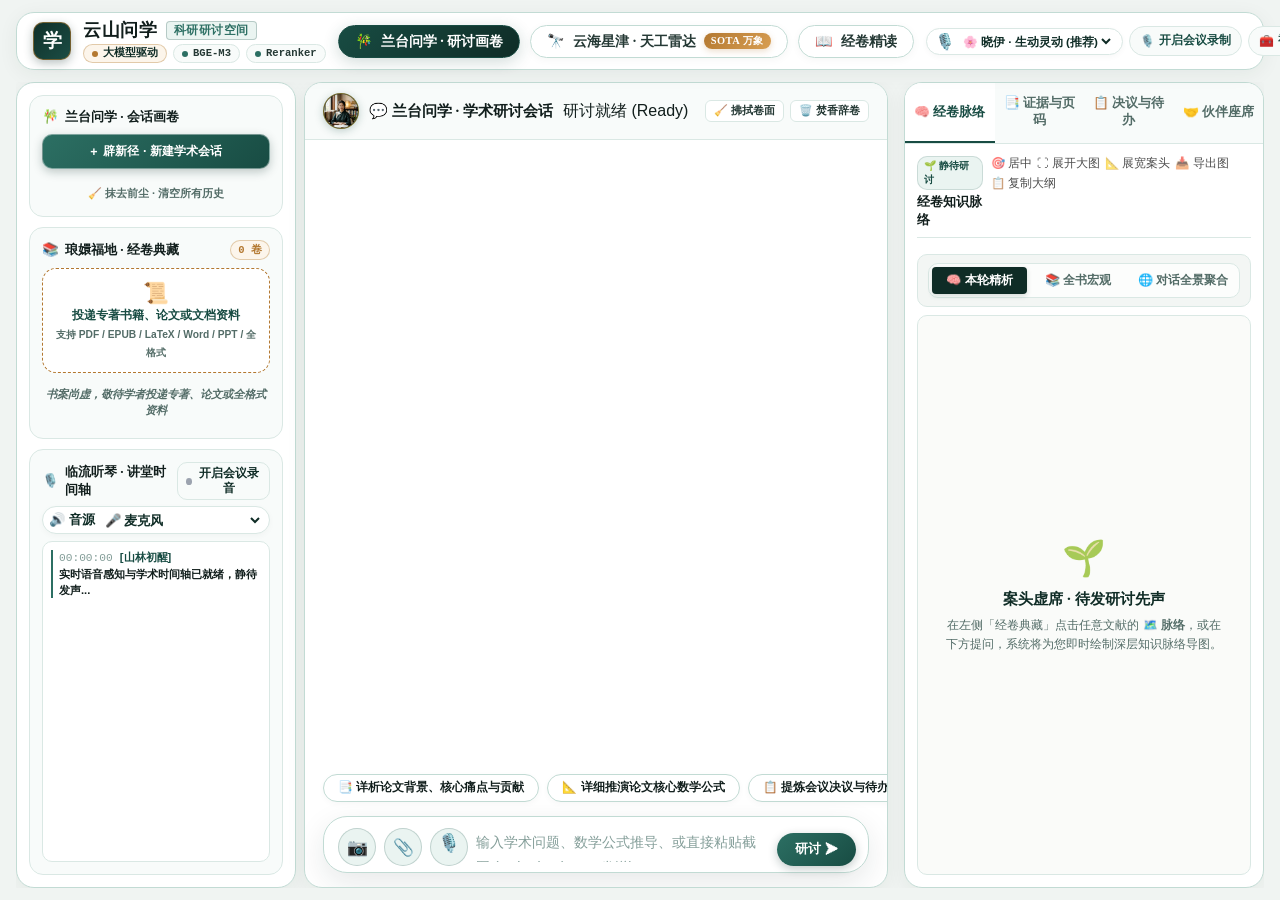
==== static/index.html @ e18af877 "feat(reader): add image upload, Ctrl+V screenshot paste, and local Whisper voice input to reader AI" ====
<!DOCTYPE html>
<html lang="zh-CN">
<head>
  <meta charset="UTF-8">
  <meta name="viewport" content="width=device-width, initial-scale=1.0">
  <title>云山问学 · 多智能体科研研讨空间</title>
  <link rel="stylesheet" href="css/style.css?v=20261106_v1">
  <link rel="stylesheet" href="css/radar_yunshan.css?v=20261106_v1">
  <link rel="stylesheet" href="css/reader.css?v=20261126_v1">
  <!-- KaTeX for Beautiful LaTeX Math Equations -->
  <link rel="stylesheet" href="https://cdn.jsdelivr.net/npm/katex@0.16.11/dist/katex.min.css">
  <script defer src="https://cdn.jsdelivr.net/npm/katex@0.16.11/dist/katex.min.js"></script>
  <script defer src="https://cdn.jsdelivr.net/npm/katex@0.16.11/dist/contrib/auto-render.min.js"></script>
  <!-- Marked.js for Standard Markdown Rendering -->
  <script defer src="https://cdn.jsdelivr.net/npm/marked@13.0.3/marked.min.js"></script>
  <!-- Explicit Mermaid blocks may render as flowcharts; other code blocks remain unchanged. -->
  <script defer src="https://cdn.jsdelivr.net/npm/mermaid@11/dist/mermaid.min.js"></script>
  <!-- D3.js and Markmap for Dynamic Hierarchical Mind Maps -->
  <script defer src="https://cdn.jsdelivr.net/npm/d3@7"></script>
  <script defer src="https://cdn.jsdelivr.net/npm/markmap-lib"></script>
  <script defer src="https://cdn.jsdelivr.net/npm/markmap-view"></script>
  <!-- Chart.js for Academic Statistical and Quantitative Data Visualizations -->
  <script defer src="https://cdn.jsdelivr.net/npm/chart.js@4.4.4/dist/chart.umd.min.js"></script>
</head>
<body class="mist-mountain-theme">
  <div class="app-container">
    <!-- 顶部诗意导航栏 -->
    <header class="app-header">
      <div class="header-left">
        <div class="seal-mark" title="云山问学">
          <span>学</span>
        </div>
        <div class="header-title">
          <div class="title-row">
            <h1 class="brand-title">云山问学</h1>
            <span class="brand-badge">科研研讨空间</span>
            <span class="poetic-verse">「行到水穷处 · 坐看云起时」</span>
          </div>
          <div class="cluster-status-pills">
            <span class="status-pill model-pill" id="pill-model-name"><span class="dot gold"></span> 大模型驱动</span>
            <span class="status-pill" title="BGE-M3 向量嵌入引擎 (CUDA FP16)"><span class="dot jade"></span> BGE-M3</span>
            <span class="status-pill" title="BGE-Reranker 神经重排器"><span class="dot jade"></span> Reranker</span>
          </div>
        </div>
      </div>

      <!-- 顶层主工作区视图切换 (兰台问学 vs 云海星津) 居中自然陈列，杜绝拥挤溢出 -->
      <nav class="header-center-nav">
        <div class="workspace-nav-tabs">
          <button class="nav-tab-btn active" id="tab-nav-dialogue" title="多智能体研讨、文献切块深潜与公式推导">
            <span class="tab-icon">🎋</span> 兰台问学 · 研讨画卷
          </button>
          <button class="nav-tab-btn" id="tab-nav-radar" title="多学科前沿速递、子学科水墨分布与高级检索">
            <span class="tab-icon">🔭</span> 云海星津 · 天工雷达
            <span class="radar-live-badge">SOTA 万象</span>
          </button>
          <button class="nav-tab-btn" id="tab-nav-reader" title="PDF/书籍高清原貌阅读、扫描件框选与多模态伴读">
            <span class="tab-icon">📖</span> 经卷精读
          </button>
        </div>
      </nav>

      <div class="header-actions">
        <!-- 语音音色选择器 -->
        <div class="voice-picker-box" title="选择学术朗读语音音色">
          <span class="voice-picker-label">🎙️</span>
          <select id="select-tts-voice" class="voice-select-dropdown">
            <option value="zh-CN-XiaoyiNeural" selected>🌸 晓伊 · 生动灵动 (推荐)</option>
            <option value="zh-TW-HsiaoChenNeural">🍃 晓臻 · 亲切温润</option>
            <option value="zh-CN-XiaoxiaoNeural">🌿 晓晓 · 沉静清雅</option>
            <option value="zh-CN-YunjianNeural">📜 云健 · 儒雅深沉</option>
            <option value="zh-CN-YunyangNeural">🎓 云扬 · 沉稳专业</option>
          </select>
        </div>
        <button id="btn-header-record" class="btn btn-ethereal" title="开启/停止全自动会议录音与转写">
          <span class="icon" id="header-record-icon">🎙️</span> <span id="header-record-text">开启会议录制</span>
        </button>

        <!-- 视图与工具下拉菜单 (释放顶栏空间，防止溢出) -->
        <div class="header-dropdown-wrap" id="header-tools-dropdown">
          <button type="button" id="btn-header-tools-menu" class="btn btn-ethereal" title="切换工作区面板、会议纪要与导出工具">
            <span class="icon">🧰</span> 视图与工具 <span style="font-size:0.65rem;opacity:0.75;">▾</span>
          </button>
          <div class="header-dropdown-menu" id="header-tools-menu">
            <div class="header-dropdown-group-label">工作区面板</div>
            <button id="btn-toggle-avatar" class="header-dropdown-item" title="展开/收起科研搭档座席">
              <span class="icon">🤝</span> 搭档座席
            </button>
            <button id="btn-toggle-left" class="header-dropdown-item" title="展开/收起左侧经卷与会话书阁">
              <span class="icon">🎋</span> 兰台书阁
            </button>
            <button id="btn-toggle-graph" class="header-dropdown-item" title="展开/收起多智能体流转网络">
              <span class="icon">🕸️</span> 云水流径
            </button>
            <button id="btn-toggle-right" class="header-dropdown-item" title="展开/收起右侧考据与待办案头">
              <span class="icon">📑</span> 案头考据
            </button>
            <div class="header-dropdown-divider"></div>
            <div class="header-dropdown-group-label">会议与导出</div>
            <button id="btn-quick-summary" class="header-dropdown-item" title="提炼当前会议与讲座纪要">
              <span class="icon">📜</span> 录流水为纪要
            </button>
            <button id="btn-export-obsidian" class="header-dropdown-item" title="将当前学术研讨与思维导图一键导出至本地 Obsidian 知识库 (生成双链 Markdown 与 Canvas 白板)">
              <span class="icon">💎</span> 导出至 Obsidian
            </button>
          </div>
        </div>

        <button id="btn-open-settings" class="btn btn-ethereal" title="系统设置 (.env) 与本地模型一键下载" aria-label="系统设置">
          <span class="icon">⚙️</span> 系统设置
        </button>
      </div>
    </header>

    <!-- 主工作区 -->
    <main class="main-layout" id="main-layout">
      <!-- 左侧面板：兰台会话、经卷书阁与录音流水 -->
      <aside class="sidebar-left" id="sidebar-left">
        <!-- 兰台会话与研讨历史 -->
        <div class="sidebar-section session-section">
          <div class="section-header">
            <h3><span class="section-icon">🎋</span> 兰台问学 · 会话画卷</h3>
          </div>
          <button id="btn-new-chat" class="btn-new-chat">
            <span class="icon">+</span> 辟新径 · 新建学术会话
          </button>
          <div class="session-channel-list" id="session-channel-list">
            <!-- 动态渲染会话列表 -->
          </div>
          <div class="session-footer-actions">
            <button id="btn-clear-all-sessions" class="btn-text-muted" title="清空全部历史会话">
              🧹 抹去前尘 · 清空所有历史
            </button>
          </div>
        </div>

        <!-- 经卷典藏知识库 -->
        <div class="sidebar-section">
          <div class="section-header">
            <h3><span class="section-icon">📚</span> 琅嬛福地 · 经卷典藏</h3>
            <span class="badge-count" id="doc-count">0 卷</span>
          </div>

          <!-- 上传拖拽区 (仿宣纸素雅托盘) -->
          <div class="upload-dropzone" id="dropzone">
            <input type="file" id="file-input" accept=".pdf,.docx,.doc,.pptx,.ppt,.epub,.tex,.latex,.rst,.html,.htm,.md,.markdown,.txt,.json,.jsonl,.csv,*/*" style="display:none;">
            <div class="dropzone-content" id="dropzone-trigger">
              <span class="upload-icon">📜</span>
              <p class="upload-text">投递专著书籍、论文或文档资料</p>
              <span class="upload-hint">支持 PDF / EPUB / LaTeX / Word / PPT / 全格式</span>
            </div>
            <div class="upload-progress" id="upload-progress" style="display:none;">
              <div class="progress-bar"><div class="progress-fill" id="progress-fill"></div></div>
              <span class="progress-text" id="progress-text">正在研读切片与向量构建...</span>
            </div>
          </div>

          <!-- 文档列表 -->
          <div class="document-list" id="document-list">
            <div class="empty-hint">书案尚虚，敬待学者投递专著、论文或全格式资料</div>
          </div>
        </div>

        <!-- 临流听琴 · 录音流水 -->
        <div class="sidebar-section meeting-stream-section">
          <div class="section-header">
            <h3><span class="section-icon">🎙️</span> 临流听琴 · 讲堂时间轴</h3>
            <button id="btn-toggle-meeting-record" class="btn-stream-record" title="点击开启/停止自动会议录音与实时转写">
              <span class="record-dot"></span> <span class="record-text">开启会议录音</span>
            </button>
          </div>
          <div class="voice-capture-mode-row">
            <label class="voice-picker-box voice-capture-mode" title="选择实时转写的音频来源">
              <span class="voice-select-dropdown">🔊 音源</span>
              <select id="voice-capture-mode" class="voice-select-dropdown">
                <option value="mic">🎤 麦克风</option>
                <option value="system">🔊 系统声音（腾讯会议/视频）</option>
              </select>
            </label>
          </div>
          <div class="stream-log-container" id="stream-logs">
            <div class="stream-item">
              <span class="stream-time">00:00:00</span>
              <span class="stream-speaker">[山林初醒]</span>
              <p class="stream-content">实时语音感知与学术时间轴已就绪，静待发声...</p>
            </div>
          </div>
        </div>
      </aside>

      <!-- 中间核心区：主研讨殿堂 -->
      <section class="center-stage">

        <!-- 学术研讨会话抬头 (Unified Academic Session Bar) -->
        <div class="scholar-hero-bar scholar-session-header" id="session-header-container">
          <div class="session-header-left">
            <div class="session-brand-seal">
              <img src="img/agent_avatar.jpg?v=2026" alt="科研搭档 羽若" class="session-brand-img">
            </div>
            <div class="session-title-group">
              <h2 class="active-session-title" id="active-session-title">💬 兰台问学 · 学术研讨会话</h2>
              <span class="agent-state-pill" id="agent-state-pill">
                <span class="state-dot idle"></span> 研讨就绪 (Ready)
              </span>
            </div>
          </div>

          <div class="chat-header-actions">
            <button id="btn-clear-current-chat" class="btn-action-sm" title="清空当前会话的消息记录">
              🧹 拂拭卷面
            </button>
            <button id="btn-delete-current-chat" class="btn-action-sm danger" title="彻底删除当前会话">
              🗑️ 焚香辞卷
            </button>
          </div>
        </div>

        <div class="chat-feed" id="chat-feed">
          <!-- 动态渲染当前会话的诗意消息气泡 -->
        </div>

        <!-- 快捷问答灵感词条 (诗意竹简) -->
        <div class="prompt-chips">
          <button class="chip" data-query="请详细概述论文中提出的核心方法、主要贡献以及它试图解决的痛点是什么？">📑 详析论文背景、核心痛点与贡献</button>
          <button class="chip" data-query="论文中核心公式的数学推导过程是怎样的？请详细列出每一步变量含义。">📐 详细推演论文核心数学公式</button>
          <button class="chip" data-query="总结刚刚会议讨论中的所有决议与待办事项。">📋 提炼会议决议与待办清单</button>
          <button class="chip" data-query="请用通俗易懂的语言解释 LangGraph 状态图与多智能体协作机制。">💡 通俗浅释 LangGraph 协同机制</button>
        </div>

        <!-- 输入控制台 -->
        <div class="chat-input-container">
          <!-- 待发送图片预览卡片 -->
          <div id="chat-image-preview-container" class="chat-image-preview-container" style="display: none;">
            <div class="preview-img-wrapper">
              <img id="chat-image-preview" src="" alt="待发送图片" />
              <button type="button" id="btn-remove-preview-img" class="btn-remove-preview-img" title="移除此图片">✕</button>
            </div>
            <span class="preview-img-hint">已附带截图 (可直接配合文字提问)</span>
          </div>

          <!-- 待发送文档预览卡片 -->
          <div id="chat-doc-preview-container" class="chat-image-preview-container" style="display: none;">
            <div style="display:flex;align-items:center;gap:8px;padding:4px 10px;background:#f8fafc;border:1px solid #cbd5e1;border-radius:8px;">
              <span id="chat-doc-preview-name" style="font-size:0.78rem;font-weight:700;color:#1e293b;">📄 文档已就绪</span>
              <button type="button" id="btn-remove-preview-doc" class="btn-remove-preview-img" title="移除此文档" style="position:static;">✕</button>
            </div>
            <span id="chat-doc-preview-hint" class="preview-img-hint">已附带文档（发送后直接解析探讨）</span>
          </div>

          <form class="chat-input-form" id="chat-form">
            <!-- 附件图片按钮 -->
            <button type="button" id="btn-attach-img" class="btn-attach-img" title="上传或粘贴图片/公式截图 (支持 Ctrl+V 直接粘贴)">
              <span class="attach-icon">📷</span>
            </button>
            <input type="file" id="chat-image-input" accept="image/*" style="display: none;" />

            <!-- 附件文档按钮 (Word / PDF / PPT / TXT / MD 等) -->
            <button type="button" id="btn-attach-doc" class="btn-attach-img" title="上传文档随提问直接解析 (支持 PDF / Word / PPT / TXT / MD 等)">
              <span class="attach-icon">📎</span>
            </button>
            <input type="file" id="chat-doc-input" accept=".pdf,.doc,.docx,.ppt,.pptx,.txt,.md,.markdown,.epub,.tex,.csv" style="display: none;" />

            <!-- 语音录制麦克风按钮 -->
            <button type="button" id="btn-mic" class="btn-mic" title="长按或点击开启语音输入">
              <span class="mic-icon">🎙️</span>
              <div class="mic-wave-ring"></div>
            </button>

            <!-- 文本输入框 -->
            <div class="input-wrapper">
              <textarea 
                id="query-input" 
                class="query-input" 
                rows="1" 
                placeholder="输入学术问题、数学公式推导、或直接粘贴截图 (Ctrl+V)... (Enter 发送)"
              ></textarea>
            </div>

            <!-- 发送按钮 -->
            <button type="submit" id="btn-send" class="btn-send" title="发送探讨">
              <span>研讨</span>
              <span class="send-icon">➤</span>
            </button>
          </form>
        </div>
      </section>

      <!-- 案头可拖拽调节手柄 -->
      <div class="sidebar-resizer" id="sidebar-resizer" title="按住左右拖拽调节右侧案头宽度"></div>

      <!-- 右侧抽屉：待办清单 Kanban、证据溯源面板与经卷脉络思维导图 -->
      <aside class="sidebar-right" id="sidebar-right">
        <div class="right-tabs">
          <button class="tab-btn active" data-tab="tab-mindmap">🧠 经卷脉络</button>
          <button class="tab-btn" data-tab="tab-evidence">📑 证据与页码</button>
          <button class="tab-btn" data-tab="tab-actions">📋 决议与待办</button>
          <button class="tab-btn" data-tab="tab-avatar">🤝 伙伴座席</button>
        </div>

        <!-- Tab 1: 经卷脉络思维导图 (Interactive Markmap D3) -->
        <div class="tab-content active" id="tab-mindmap">
          <div class="kanban-header mindmap-header-bar">
            <div class="mindmap-info-box">
              <span class="mindmap-badge" id="mindmap-type-badge">🌱 静待研讨</span>
              <h4 id="mindmap-current-title" class="mindmap-title-text">经卷知识脉络</h4>
            </div>
            <div class="mindmap-actions">
              <button id="btn-mindmap-fit" class="action-btn-mini" title="居中并自适应视图">🎯 居中</button>
              <button id="btn-mindmap-fullscreen" class="action-btn-mini" title="展开全屏大画卷查看">⛶ 展开大图</button>
              <button id="btn-mindmap-expand-panel" class="action-btn-mini" title="一键伸缩案头宽度">📐 展宽案头</button>
              <button id="btn-mindmap-export-png" class="action-btn-mini" title="导出为高清图片 (PNG/SVG)">📥 导出图</button>
              <button id="btn-mindmap-copy-md" class="action-btn-mini" title="复制/导出 Markdown 大纲">📋 复制大纲</button>
            </div>
          </div>
          <!-- 多层次多轮脉络导航器 (全书宏观 / 本轮精析 / 历史轮次 / 综合聚合) -->
          <div class="mindmap-scope-bar" id="mindmap-scope-bar">
            <div class="scope-tabs">
              <button class="scope-tab-btn active" id="btn-scope-current" data-scope="current" title="查看当前提问或选定章节的微观精析导图">🧠 本轮精析</button>
              <button class="scope-tab-btn" id="btn-scope-book" data-scope="book" title="查看整本书籍的宏观篇章架构全景">📚 全书宏观</button>
              <button class="scope-tab-btn" id="btn-scope-session" data-scope="session" title="将多轮问答的所有知识分支聚合为完整全景图">🌐 对话全景聚合</button>
            </div>
            <div class="mindmap-turn-select-wrap" id="mindmap-turn-select-wrap" style="display: none;">
              <span class="turn-label">📍 研讨轮次:</span>
              <select id="mindmap-turn-select" class="mindmap-turn-select" title="快速切换本会话历史各轮问答导图"></select>
            </div>
          </div>
          <div class="mindmap-container" id="mindmap-container">
            <div class="mindmap-empty-placeholder" id="mindmap-empty-placeholder">
              <span class="empty-icon">🌱</span>
              <h5>案头虚席 · 待发研讨先声</h5>
              <p>在左侧「经卷典藏」点击任意文献的 <strong>🗺️ 脉络</strong>，或在下方提问，系统将为您即时绘制深层知识脉络导图。</p>
            </div>
            <svg id="markmap-svg" class="markmap-svg" style="display: none;"></svg>
          </div>
        </div>

        <!-- Tab 2: 证据与页码溯源详情 -->
        <div class="tab-content" id="tab-evidence">
          <div class="kanban-header">
            <h4>最新检索证据切片 (Grounding)</h4>
            <span class="sub-label">BGE-M3 + BGE-Reranker 重排定位</span>
          </div>
          <div class="evidence-list" id="evidence-panel-list">
            <div class="empty-hint">暂无检索证据。提问时系统将自动在此展示命中切片与精确页码。</div>
          </div>
        </div>

        <!-- Tab 3: 待办清单看板 -->
        <div class="tab-content" id="tab-actions">
          <div class="kanban-header">
            <h4>待办事项清单 (Action Items)</h4>
            <span class="sub-label">来自会议与课堂流水的自动抽取</span>
          </div>
          <div class="action-items-list" id="action-items-list">
            <div class="empty-hint">点击顶部“生成会议纪要”或开会讨论后自动在此提炼。</div>
          </div>
        </div>

        <!-- Tab 4: 科研搭档研讨座席 (Research Partner Sanctuary) -->
        <div class="tab-content" id="tab-avatar">
          <div class="avatar-stage-container">
            <!-- 搭档研讨台 -->
            <div class="stage-figure-box" id="stage-figure-box">
              <div class="stage-aura-ring" id="stage-aura-ring"></div>
              <img src="img/professor_lin.jpg?v=2026_scholarly" alt="科研搭档 羽若" class="stage-figure-img" id="stage-figure-img">
              <video id="stage-avatar-video" class="stage-avatar-video" src="video/yuruo_speaking.mp4" loop muted playsinline style="display: none;"></video>
              <div class="stage-live-badge"><span class="live-pulse-dot"></span> LIVE 羽若在席</div>
            </div>

            <!-- 搭档身份与状态 -->
            <div class="stage-info-bar">
              <div class="stage-mentor-identity">
                <h3 class="stage-mentor-title">云山科研搭档 · 羽若</h3>
                <span class="stage-badge-status" id="stage-badge-status"><span class="state-dot idle"></span> 🌿 研讨就绪 (Ready)</span>
              </div>
              <p class="stage-motto">「轻灵如羽，从容若水。博学笃志，并肩推演前沿数理与经卷脉络。」</p>
            </div>

            <!-- 研讨互动控制台 -->
            <div class="stage-actions-bar">
              <button id="btn-stage-speak-sample" class="action-btn-mini stage-action-btn primary" title="搭档领读当前研讨的核心要点">
                🎙️ 领读当前研讨要点
              </button>
              <button id="btn-stage-greet" class="action-btn-mini stage-action-btn" title="向搭档发起研讨问候或灵感切磋">
                ✋ 研讨切磋 / 灵感碰撞
              </button>
            </div>

            <!-- 研讨同步电子板书 (Synchronized Collaborative Blackboard) -->
            <div class="stage-blackboard-card" id="stage-blackboard-card">
              <div class="blackboard-header">
                <span class="blackboard-title">📋 研讨同步板书 (Synchronized Blackboard)</span>
                <span class="blackboard-badge" id="blackboard-status-badge">🌱 静待研讨</span>
              </div>
              <div class="blackboard-content" id="blackboard-content">
                <div class="empty-hint" style="padding: 14px 8px; text-align: center; color: #94a3b8; font-size: 0.76rem; line-height: 1.6;">
                  🎋 提出学术问题或点击上方「领读当前研讨要点」后，核心论点、推导公式与经卷要旨将在此处实时同步板书呈现。
                </div>
              </div>
            </div>
          </div>
        </div>

      </aside>
    </main>

    <!-- 云海星津 · 天工雷达全学科工作台视图 (TianGong Radar Workbench View) -->
    <main class="radar-layout" id="radar-layout" style="display: none;">
      <!-- 左侧：多学科高级考据与经纬分类抽屉 (仿素雅宣纸案头折页) -->
      <aside class="radar-sidebar">
        <!-- 考据检索台 -->
        <div class="radar-card radar-search-box">
          <div class="radar-card-title">
            <span class="card-icon">🎋</span>
            <span>星津考据 · 全学科高级检索</span>
          </div>
          <div class="radar-input-group">
            <input type="text" id="radar-input-query" placeholder="叩问学术论题 (如: pulsar / control theory)..." />
            <button id="btn-radar-search" class="btn-radar-primary">
              <span class="icon">🔍</span> 考据
            </button>
          </div>
          <div class="radar-form-row">
            <label class="radar-label">经纬范围：</label>
            <select id="radar-search-in" class="radar-select">
              <option value="all" selected>全卷经义 (All Fields)</option>
              <option value="title">篇卷题名 (Title)</option>
              <option value="authors">撰述名家 (Authors)</option>
              <option value="abstract">提要要旨 (Abstract)</option>
            </select>
          </div>
          <div class="radar-form-row">
            <label class="radar-label">典籍编次：</label>
            <div class="radar-radio-group">
              <label class="radio-label"><input type="radio" name="radar-sort" value="submittedDate" checked> 最新录入 (Time)</label>
              <label class="radio-label"><input type="radio" name="radar-sort" value="relevance"> 契合度 (Relevance)</label>
            </div>
          </div>
          <div class="radar-form-row">
            <label class="radar-label">每卷容量：</label>
            <select id="radar-page-size" class="radar-select">
              <option value="15">15 篇 / 卷</option>
              <option value="25" selected>25 篇 / 卷 (标准)</option>
              <option value="50">50 篇 / 卷 (详览)</option>
            </select>
          </div>
          <div class="radar-form-row" style="margin-top: 4px; padding-top: 6px; border-top: 1px dashed var(--color-silk-border, #dae8e4);">
            <label class="radar-label" title="开启后，在雷达中点击【召羽若研讨】时，后台自动异步下载PDF并切片向量化纳进本地书阁知识库，无缝打通全篇宏观导图与原文考据">研讨联动：</label>
            <label class="radar-checkbox-label" style="display:inline-flex; align-items:center; gap:6px; cursor:pointer; font-size:12px; color:var(--color-ink-charcoal, #253935);">
              <input type="checkbox" id="radar-auto-ingest" checked>
              <span>研讨时自动纳卷入阁 (深研)</span>
            </label>
          </div>
        </div>

        <!-- 经脉细缕 · 细分子学科分类树 (严格隔离防混淆) -->
        <div class="radar-card radar-tree-card">
          <div class="radar-card-title between">
            <div>
              <span class="card-icon">🍃</span>
              <span>经脉细缕 · 细分子学科</span>
            </div>
            <button id="btn-radar-clear-sub" class="btn-text-action" title="清空全部细选">还原全览</button>
          </div>
          <div class="radar-sub-tree" id="radar-sub-tree">
            <!-- 动态渲染当前大类下的二级/三级学科 -->
          </div>
        </div>
      </aside>

      <!-- 右侧：万象星图子学科分布 + 经卷案头文献流 -->
      <section class="radar-content-stage">
        <!-- 九畴大典 · 八维学科顶级直选导航带 -->
        <div class="radar-discipline-shelf">
          <div class="shelf-label">
            <span class="shelf-icon">📜</span>
            <span>九畴学科导航：</span>
          </div>
          <div class="radar-major-nav-bar" id="radar-major-nav-bar">
            <!-- 动态生成全量学科选项 (全部前沿 / 计算机科学 / 物理学 / 数学 / 定量生物等) -->
          </div>
        </div>

        <!-- 顶部：检索意境状态与水墨分布画卷条 -->
        <div class="radar-header-bar">
          <div class="radar-query-badge-row">
            <div class="radar-title-seal">
              <span class="radar-active-major" id="radar-active-major-label">💻 计算机科学 · CS</span>
            </div>
            <span class="radar-status-text" id="radar-status-text">「星津澄澈 · 经卷已列」</span>
            <span class="radar-expr-pill" id="radar-expr-pill" title="底层 arXiv API 原生严格布尔表达式">cat:cs*</span>
          </div>
          
          <!-- 万象星图：子学科水墨分布直方图展示区 -->
          <div class="radar-distribution-container" id="radar-distribution-container">
            <div class="dist-header">
              <div class="dist-header-left">
                <span class="dist-title">🌊 万象星图 · 子学科分布与单选过滤 (Sub-category Distribution):</span>
                <button type="button" id="btn-dist-all" class="btn-dist-all" title="查看当前主学科下全部子学科文献">🎋 全部子学科 (全览)</button>
              </div>
            </div>
            <div class="dist-bars-scroll" id="dist-bars-container">
              <!-- 动态呈现水墨/描金胶囊分布比例 (如 cs.AI, cs.LG, cs.CL 等) -->
              <span class="dist-loading-text">正在勾勒学科水墨星图...</span>
            </div>
          </div>
        </div>

        <!-- 经卷案头文献列表容器 -->
        <div class="radar-paper-list" id="radar-paper-list">
          <!-- 动态论文卡片 -->
        </div>

        <!-- 案头分页翻卷控制 -->
        <div class="radar-pagination-bar">
          <button id="btn-radar-prev" class="btn-page" disabled>溯流而上 · 前页</button>
          <span class="page-indicator" id="radar-page-indicator">第 1 卷</span>
          <button id="btn-radar-next" class="btn-page">顺流而下 · 后页</button>
        </div>
      </section>
    </main>

    <!-- 经卷精读：独立多模态原文阅读工作区 -->
    <main class="reader-layout" id="reader-layout" style="display: none;">
      <!-- 左侧：文档列表与目录大纲 -->
      <aside class="reader-sidebar">
        <div class="reader-panel-header">
          <span class="reader-panel-title">📚 经卷书目</span>
          <button type="button" class="action-btn-mini" id="btn-reader-upload" title="上传 PDF / Word / PPT / EPUB / MD">📤 上传</button>
          <input type="file" id="reader-upload-input" accept=".pdf,.doc,.docx,.ppt,.pptx,.txt,.md,.markdown,.epub,.tex,.csv" style="display:none;" />
        </div>
        <div class="reader-doc-list" id="reader-doc-list"></div>
        <div class="reader-toc-wrap">
          <div class="reader-panel-header">
            <span class="reader-panel-title">📑 目录与章节</span>
          </div>
          <div class="reader-toc-list" id="reader-toc-list"></div>
        </div>
      </aside>

      <!-- 中间：高清原貌阅读画布（支持扫描件/图表/公式拉框截图） -->
      <section class="reader-stage-panel">
        <div class="reader-toolbar">
          <div class="reader-toolbar-group" style="min-width:0;max-width:34%;">
            <span id="reader-active-doc-title" style="font-size:0.78rem;font-weight:800;color:#0f172a;white-space:nowrap;overflow:hidden;text-overflow:ellipsis;">未选择文档</span>
          </div>
          <div class="reader-toolbar-group">
            <button type="button" class="action-btn-mini" id="btn-reader-prev">◀ 上一页</button>
            <input type="number" id="reader-page-input" class="reader-page-input" value="1" min="1" />
            <span id="reader-page-total" style="font-size:0.76rem;color:#64748b;">/ 1 页</span>
            <button type="button" class="action-btn-mini" id="btn-reader-next">下一页 ▶</button>
          </div>
          <div class="reader-toolbar-group">
            <button type="button" class="action-btn-mini" id="btn-reader-zoom-out" title="缩小">➖</button>
            <span id="reader-zoom-label" style="font-size:0.76rem;font-weight:700;color:#334155;min-width:40px;text-align:center;">100%</span>
            <button type="button" class="action-btn-mini" id="btn-reader-zoom-in" title="放大">➕</button>
            <button type="button" class="action-btn-mini reader-crop-btn" id="btn-reader-crop-toggle" title="开启后在 PDF 页面拖动画框，截取扫描件/公式/图表直接问多模态 AI">✂️ 框选区域问 AI</button>
          </div>
        </div>
        <div class="reader-viewport" id="reader-viewport">
          <div class="reader-empty-hint">📖 请在左侧选择或上传一篇论文/书籍。<br/>PDF 支持高 DPI 原貌展示与「✂️ 框选区域问 AI」（专治扫描件、复杂公式与图表）。</div>
        </div>
      </section>

      <!-- 右侧：多模态伴读 AI 助手 -->
      <aside class="reader-ai-panel">
        <div class="reader-panel-header">
          <span class="reader-panel-title">✨ 多模态伴读助手</span>
          <div style="display:flex;align-items:center;gap:6px;">
            <select id="reader-model-mode" style="font-size:0.72rem;border:1px solid #cbd5e1;border-radius:6px;padding:2px 6px;background:#fff;">
              <option value="fast">⚡ 快速伴读</option>
              <option value="primary">🧠 主模型深解</option>
            </select>
            <button type="button" class="action-btn-mini" id="btn-reader-ai-clear" title="清空当前伴读记录">清空</button>
          </div>
        </div>
        <div class="reader-ai-context" id="reader-ai-context">
          <div class="reader-ai-context-head">
            <span id="reader-ai-context-label">已选中内容</span>
            <div style="display:flex;gap:6px;">
              <button type="button" class="reader-chip-btn" id="btn-reader-send-main" title="带入主研讨画卷触发完整多智能体深度考据">🚀 转入主研讨</button>
              <button type="button" class="reader-chip-btn" id="btn-reader-clear-ctx">✕</button>
            </div>
          </div>
          <img id="reader-crop-preview-img" class="reader-crop-preview-img" style="display:none;" alt="框选区域预览" />
          <div id="reader-quote-preview" class="reader-quote-preview" style="display:none;"></div>
        </div>
        <div class="reader-ai-feed" id="reader-ai-feed">
          <div class="reader-empty-hint">📖 在左侧选中段落，或点击「✂️ 框选区域问 AI」拉框截取模糊扫描件、公式或图表，即可直接提问。</div>
        </div>
        <div class="reader-quick-chips">
          <button type="button" class="reader-chip-btn reader-quick-prompt" data-prompt="请仔细识别这段扫描/图片中的全部文字与符号（模糊处如实说明），并用清晰中文解释含义。">🔍 识别模糊内容</button>
          <button type="button" class="reader-chip-btn reader-quick-prompt" data-prompt="请逐步推导这里的数学公式，解释每个变量的物理/数学含义及推导前提。">📐 推导公式</button>
          <button type="button" class="reader-chip-btn reader-quick-prompt" data-prompt="请详细解读这张图表：坐标轴、曲线/对比基线、关键定量结论与局限性。">📊 解读图表</button>
          <button type="button" class="reader-chip-btn reader-quick-prompt" data-prompt="请将选中内容精准翻译为流畅的中文学术表达，保留专业术语与公式。">🌐 精译</button>
        </div>
        <div class="reader-ai-input-area">
          <textarea id="reader-ai-input" class="reader-ai-textarea" placeholder="针对选中段落或框选的公式/图表提问，支持 Ctrl+V 粘贴截图... (Enter 发送，Shift+Enter 换行)"></textarea>
          <div class="reader-ai-actions">
            <div style="display:flex;align-items:center;gap:6px;">
              <button type="button" class="action-btn-mini" id="btn-reader-attach-img" title="上传图片/公式截图 (也支持 Ctrl+V 直接粘贴)">📷 图片</button>
              <input type="file" id="reader-img-input" accept="image/*" style="display:none;" />
              <button type="button" class="action-btn-mini" id="btn-reader-mic" title="点击开始/停止本地 Whisper 语音输入">🎙️ 语音</button>
            </div>
            <button type="button" class="action-btn-mini" id="btn-reader-ai-send" style="background:#184c43;color:#fff;border-color:#184c43;padding:5px 14px;">发送提问 ▶</button>
          </div>
        </div>
      </aside>
    </main>

    <!-- 隐藏的全局音频播放器 -->
    <audio id="global-tts-audio" style="display:none;"></audio>
  </div>

  <!-- 宏观多智能体编排工作流大画卷 (Live Orchestration Modal - 7大智能体星系拓扑) -->
  <div class="orchestration-modal-backdrop" id="orchestration-modal">
    <div class="orchestration-modal-card">
      <div class="orchestration-header">
        <div class="orch-meta">
          <span class="orch-tag">LANGGRAPH MULTI-AGENT COLLABORATION PIPELINE</span>
          <h2 class="orch-title">科研研讨全链路 · 感知输入 → 意图决策 → 多源文献发现 → 证据清洗归纳 → 严密推导与博弈质询 → 反思重构 → 音画协同</h2>
        </div>
        <button class="btn-close-orch" id="btn-close-orch" title="关闭编排工作流">×</button>
      </div>

      <div class="orchestration-stage">
        <!-- SVG 轨道连线与运行粒子层 -->
        <svg class="orbit-svg" viewBox="0 0 1020 520">
          <defs>
            <path id="orbit-motion-path" d="M 510 65 A 400 190 0 1 1 509.9 65 Z" fill="none" />
            <linearGradient id="orbit-glow-grad" x1="0%" y1="0%" x2="100%" y2="100%">
              <stop offset="0%" stop-color="#b37830" stop-opacity="0.8"/>
              <stop offset="100%" stop-color="#184c43" stop-opacity="0.8"/>
            </linearGradient>
          </defs>

          <!-- 椭圆轨道虚线 -->
          <ellipse cx="510" cy="260" rx="400" ry="190" class="orbit-ellipse" />

          <!-- 中心到各节点的动态虚线连线 (在 active 时点亮) -->
          <line x1="510" y1="260" x2="270" y2="100" class="radial-line" id="line-orbit-1" />
          <line x1="510" y1="260" x2="750" y2="100" class="radial-line" id="line-orbit-2" />
          <line x1="510" y1="260" x2="860" y2="260" class="radial-line" id="line-orbit-3" />
          <line x1="510" y1="260" x2="750" y2="420" class="radial-line" id="line-orbit-4" />
          <line x1="510" y1="260" x2="510" y2="460" class="radial-line" id="line-orbit-5" />
          <line x1="510" y1="260" x2="270" y2="420" class="radial-line" id="line-orbit-6" />
          <line x1="510" y1="260" x2="150" y2="260" class="radial-line" id="line-orbit-7" />

          <!-- 轨道流光粒子动画 (双粒子环形巡航) -->
          <circle r="5" fill="#b37830" class="orbit-particle">
            <animateMotion dur="14s" repeatCount="indefinite">
              <mpath href="#orbit-motion-path" />
            </animateMotion>
          </circle>
          <circle r="4" fill="#184c43" class="orbit-particle">
            <animateMotion dur="14s" begin="-7s" repeatCount="indefinite">
              <mpath href="#orbit-motion-path" />
            </animateMotion>
          </circle>
        </svg>

        <!-- 中心协调中枢节点 (Hub Node) -->
        <div class="hub-center-node" id="hub-coordinator">
          <div class="hub-icon-circle">协</div>
          <span class="hub-title">协调中枢</span>
          <span class="hub-status-tag" id="hub-status-text">可调度</span>
        </div>

        <!-- 环形轨道 7 大专职智能体卡片 -->
        <!-- 01 任务拆解与意图路由 -->
        <div class="orbit-card pos-top-left" id="orbit-node-1">
          <div class="orbit-card-header">
            <span class="orbit-num">01</span>
            <div class="orbit-title-group">
              <h4 class="orbit-name">任务拆解</h4>
              <span class="orbit-role">意图路由 (IntentRouter)</span>
            </div>
            <span class="orbit-status-pill" id="status-orbit-1">等待任务</span>
          </div>
          <p class="orbit-desc">识别学科领域与实体，动态规划执行管线</p>
        </div>

        <!-- 02 在线文献检索 -->
        <div class="orbit-card pos-top-right" id="orbit-node-2">
          <div class="orbit-card-header">
            <span class="orbit-num">02</span>
            <div class="orbit-title-group">
              <h4 class="orbit-name">文献发现</h4>
              <span class="orbit-role">在线检索 (ArxivSearch)</span>
            </div>
            <span class="orbit-status-pill" id="status-orbit-2">等待任务</span>
          </div>
          <p class="orbit-desc">arXiv 在线文献检索、综述生成与一键下载</p>
        </div>

        <!-- 03 本地经卷深潜检索 -->
        <div class="orbit-card pos-mid-right" id="orbit-node-3">
          <div class="orbit-card-header">
            <span class="orbit-num">03</span>
            <div class="orbit-title-group">
              <h4 class="orbit-name">经卷深潜</h4>
              <span class="orbit-role">知识库检索 (DocumentRAG)</span>
            </div>
            <span class="orbit-status-pill" id="status-orbit-3">等待任务</span>
          </div>
          <p class="orbit-desc">BGE-M3 + Reranker 检索并精排精确页码证据</p>
        </div>

        <!-- 04 数理公式严密推演 -->
        <div class="orbit-card pos-bot-right" id="orbit-node-4">
          <div class="orbit-card-header">
            <span class="orbit-num">04</span>
            <div class="orbit-title-group">
              <h4 class="orbit-name">数理推演</h4>
              <span class="orbit-role">学术导师 (TutorDerivation)</span>
            </div>
            <span class="orbit-status-pill" id="status-orbit-4">等待任务</span>
          </div>
          <p class="orbit-desc">LaTeX 公式分步严格推演与概念深潜答疑</p>
        </div>

        <!-- 05 声画课件跨模态对齐 -->
        <div class="orbit-card pos-bot-mid" id="orbit-node-5">
          <div class="orbit-card-header">
            <span class="orbit-num">05</span>
            <div class="orbit-title-group">
              <h4 class="orbit-name">声画对齐</h4>
              <span class="orbit-role">跨模态 (CrossModal)</span>
            </div>
            <span class="orbit-status-pill" id="status-orbit-5">等待任务</span>
          </div>
          <p class="orbit-desc">定位 PPT 幻灯片、图表插图与语音时间戳</p>
        </div>

        <!-- 06 课堂流水与纪要提炼 -->
        <div class="orbit-card pos-bot-left" id="orbit-node-6">
          <div class="orbit-card-header">
            <span class="orbit-num">06</span>
            <div class="orbit-title-group">
              <h4 class="orbit-name">流水纪要</h4>
              <span class="orbit-role">讲堂提炼 (MeetingSummarizer)</span>
            </div>
            <span class="orbit-status-pill" id="status-orbit-6">等待任务</span>
          </div>
          <p class="orbit-desc">实时语音时间轴记录、要旨归纳与待办清单</p>
        </div>

        <!-- 07 语音合成与音画协同 -->
        <div class="orbit-card pos-mid-left" id="orbit-node-7">
          <div class="orbit-card-header">
            <span class="orbit-num">07</span>
            <div class="orbit-title-group">
              <h4 class="orbit-name">音画呈现</h4>
              <span class="orbit-role">语音播报 (SpeechOutput)</span>
            </div>
            <span class="orbit-status-pill" id="status-orbit-7">等待任务</span>
          </div>
          <p class="orbit-desc">自然口语学术导读合成与羽若协同呈现</p>
        </div>
      </div>
    </div>
  </div>

  <!-- 思维导图全屏大画卷弹窗 (Fullscreen Mindmap Modal) -->
  <div class="mindmap-fullscreen-modal" id="mindmap-fullscreen-modal">
    <div class="mindmap-modal-card">
      <div class="mindmap-modal-header">
        <div class="mindmap-modal-title-group">
          <span class="mindmap-badge" id="modal-mindmap-badge">📚 全书宏观脉络</span>
          <h3 id="modal-mindmap-title">经卷知识大画卷</h3>
        </div>
        <div class="mindmap-modal-actions">
          <button id="btn-modal-mindmap-fit" class="action-btn-mini">🎯 居中自适应</button>
          <button id="btn-modal-export-png" class="action-btn-mini">📥 导出高清PNG</button>
          <button id="btn-modal-export-svg" class="action-btn-mini">🖼️ 导出矢量SVG</button>
          <button class="btn-close-orch" id="btn-close-mindmap-modal" title="关闭全屏">×</button>
        </div>
      </div>
      <div class="mindmap-modal-body">
        <svg id="modal-markmap-svg" class="markmap-svg modal-svg"></svg>
      </div>
    </div>
  </div>

  <!-- 系统配置 (.env) 与本地模型一键下载弹窗 -->
  <div class="settings-modal-backdrop" id="settings-modal" style="display: none;">
    <div class="settings-modal-card">
      <div class="settings-modal-header">
        <div>
          <h3 style="margin: 0; font-size: 1.02rem; color: var(--color-ink-deep);">⚙️ 系统配置（.env）与本地模型管理</h3>
          <div id="settings-env-path" style="font-size: 0.74rem; color: var(--color-ink-muted); margin-top: 2px;">仅限本机访问 · API 与模型修改即时生效</div>
        </div>
        <button type="button" class="btn-close-orch" id="btn-close-settings" title="关闭设置">×</button>
      </div>
      <div class="settings-modal-body">
        <div class="settings-section">
          <div class="settings-section-title">🤖 大模型与翻译模型配置</div>
          <div class="settings-grid">
            <label class="settings-field">
              <span>主接口地址 (OPENAI_BASE_URL)</span>
              <input type="text" id="cfg-OPENAI_BASE_URL" placeholder="https://api.openai.com/v1" />
            </label>
            <label class="settings-field">
              <span>主 API Key (OPENAI_API_KEY)</span>
              <input type="password" id="cfg-OPENAI_API_KEY" placeholder="留空则保持当前密钥不变" autocomplete="off" />
            </label>
            <label class="settings-field">
              <span>主研讨模型 (OPENAI_MODEL)</span>
              <input type="text" id="cfg-OPENAI_MODEL" placeholder="如 gemini-4-neon" />
            </label>
            <label class="settings-field">
              <span>备选回退模型 (OPENAI_FALLBACK_MODEL)</span>
              <input type="text" id="cfg-OPENAI_FALLBACK_MODEL" placeholder="可选：规划/超时回退快模型" />
            </label>
            <label class="settings-field">
              <span>专用翻译模型 (TRANSLATION_LLM_MODEL)</span>
              <input type="text" id="cfg-TRANSLATION_LLM_MODEL" placeholder="如 gemini-3.8-flash（留空沿用主模型）" />
            </label>
            <label class="settings-field">
              <span>大模型调用超时秒数 (LLM_TIMEOUT)</span>
              <input type="text" id="cfg-LLM_TIMEOUT" placeholder="如 180.0" />
            </label>
          </div>
        </div>

        <div class="settings-section">
          <div class="settings-section-title">🌐 学术检索源与下载加速</div>
          <div class="settings-grid">
            <label class="settings-field">
              <span>OpenAlex / CrossRef 友好池邮箱 (OPENALEX_MAILTO)</span>
              <input type="text" id="cfg-OPENALEX_MAILTO" placeholder="填自己常用邮箱提升配额与稳定性" />
            </label>
            <label class="settings-field">
              <span>Semantic Scholar Key (SEMANTICSCHOLAR_API_KEY)</span>
              <input type="password" id="cfg-SEMANTICSCHOLAR_API_KEY" placeholder="可选，留空保持不变" autocomplete="off" />
            </label>
            <label class="settings-field settings-field-full">
              <span>Hugging Face 下载镜像 (HF_ENDPOINT)</span>
              <input type="text" id="cfg-HF_ENDPOINT" placeholder="国内加速可填 https://hf-mirror.com，直连留空" />
            </label>
          </div>
        </div>

        <div class="settings-section">
          <div class="settings-section-title" style="display:flex;justify-content:space-between;align-items:center;gap:8px;flex-wrap:wrap;">
            <span>💾 本地隐私模型路径与一键下载</span>
            <button type="button" class="action-btn-mini" id="btn-download-all-models" style="background:#184c43;color:#fff;border-color:#184c43;">⬇️ 一键下载全部缺失模型</button>
          </div>
          <div class="settings-models-list" id="settings-models-list"></div>
          <div class="settings-grid" style="margin-top: 10px;">
            <label class="settings-field">
              <span>BGE-M3 路径 (PAPER_EMBEDDING_MODEL)</span>
              <input type="text" id="cfg-PAPER_EMBEDDING_MODEL" placeholder="./models/embedding" />
            </label>
            <label class="settings-field">
              <span>BGE-Reranker 路径 (PAPER_RERANKER_MODEL)</span>
              <input type="text" id="cfg-PAPER_RERANKER_MODEL" placeholder="./models/reranker" />
            </label>
            <label class="settings-field settings-field-full">
              <span>Whisper-large-v3 路径 (WHISPER_MODEL_PATH)</span>
              <input type="text" id="cfg-WHISPER_MODEL_PATH" placeholder="./models/whisper-large-v3" />
            </label>
          </div>
          <pre id="settings-download-log" class="settings-download-log" style="display: none;"></pre>
        </div>
      </div>
      <div class="settings-modal-footer">
        <span id="settings-save-status" style="font-size: 0.8rem; color: var(--color-pine-jade);"></span>
        <div style="display: flex; gap: 8px;">
          <button type="button" class="action-btn-mini" id="btn-cancel-settings">取消</button>
          <button type="button" class="action-btn-mini" id="btn-save-settings" style="background:#184c43;color:#fff;border-color:#184c43;padding:6px 16px;">💾 保存配置到 .env</button>
        </div>
      </div>
    </div>
  </div>

  <script src="js/digital_avatar_engine.js?v=20261106_v1"></script>
  <script src="js/app.js?v=20261106_v1"></script>
  <script src="js/radar_controller.js?v=20261106_v1"></script>
  <script src="js/settings_controller.js?v=20261126_v1"></script>
  <script src="js/reader_controller.js?v=20261126_v1"></script>
</body>
</html>
---- static/css/style.css ----
/* ==========================================================================
   云山问学 · 东方雅致素白素雅科研研讨主题 (Clean Scholarly Paper Aesthetic)
   ========================================================================== */

:root {
  /* 东方素雅纸墨底色 */
  --bg-sanctuary: #f3f7f5;
  --bg-gradient: #f0f4f2;
  --bg-card: #ffffff;
  --bg-card-hover: #fcfefd;
  --bg-card-subtle: #f8fbfa;
  
  /* 松柏青黛 (Pine Jade) */
  --color-pine-deep: #0f2c26;
  --color-pine-jade: #184c43;
  --color-pine-light: #2c6f63;
  --color-pine-soft: #eaf4f1;
  --color-pine-glow: rgba(24, 76, 67, 0.2);
  
  /* 云珀描金 (Amber Gold) */
  --color-amber-gold: #b37830;
  --color-amber-light: #d89e52;
  --color-amber-soft: #fcf5eb;
  --color-amber-glow: rgba(179, 120, 48, 0.25);
  
  /* 胭脂微红 (Vermilion Rose) */
  --color-rose-vermilion: #b64c48;
  --color-rose-soft: #fdf2f1;
  
  /* 墨韵层级 (Calligraphic Ink Scale) - 极致清晰对比度 */
  --color-ink-deep: #111e1c;       /* 浓墨焦黑，正文与标题 */
  --color-ink-charcoal: #253935;   /* 焦墨 */
  --color-ink-muted: #536c67;      /* 淡墨说明 */
  --color-ink-faint: #849e99;      /* 极淡辅助 */
  
  /* 丝绢与素雅边框 */
  --color-silk-border: #dae8e4;
  --color-silk-border-strong: #c2dbd4;
  --color-gold-border: rgba(179, 120, 48, 0.35);

  /* 柔和典雅阴影 */
  --shadow-ethereal: 0 4px 20px rgba(15, 44, 38, 0.06);
  --shadow-elevated: 0 10px 30px rgba(15, 44, 38, 0.10);
  --shadow-floating: 0 16px 40px rgba(15, 44, 38, 0.14);

  /* 字体系统 */
  --font-serif: "Noto Serif SC", "Songti SC", "Source Han Serif SC", "STSong", Georgia, serif;
  --font-sans: "Inter", -apple-system, BlinkMacSystemFont, "PingFang SC", "Hiragino Sans GB", "Microsoft YaHei", sans-serif;
  --font-mono: "JetBrains Mono", Menlo, Monaco, Consolas, monospace;

  --radius-xs: 6px;
  --radius-sm: 10px;
  --radius-md: 14px;
  --radius-lg: 18px;
  --radius-xl: 24px;
  --radius-full: 9999px;
}

* {
  margin: 0;
  padding: 0;
  box-sizing: border-box;
}

/* ==========================================================================
   页面素雅素纸背景 (Clean Scholar Alabaster Canvas)
   ========================================================================== */
body.mist-mountain-theme {
  font-family: var(--font-sans);
  background: var(--bg-gradient);
  color: var(--color-ink-deep);
  min-height: 100vh;
  overflow: hidden;
  position: relative;
  -webkit-font-smoothing: antialiased;
}

/* 意境画布：学海微澜与清幽竹叶飘絮 */
.ambient-zen-canvas {
  position: fixed;
  top: 0;
  left: 0;
  width: 100vw;
  height: 100vh;
  pointer-events: none;
  z-index: 0;
}

/* 浮岛应用容器 */
.app-container {
  position: relative;
  z-index: 1;
  display: flex;
  flex-direction: column;
  height: 100vh;
  padding: 12px 16px;
  gap: 12px;
}

/* ==========================================================================
   顶部素雅导航栏 (Clean Header)
   ========================================================================== */
.app-header {
  position: relative;
  z-index: 200;
  min-height: 58px;
  height: 58px;
  background: #ffffff;
  backdrop-filter: blur(16px);
  -webkit-backdrop-filter: blur(16px);
  border: 1px solid var(--color-silk-border-strong);
  border-radius: var(--radius-lg);
  display: flex;
  align-items: center;
  justify-content: space-between;
  padding: 0 16px;
  box-shadow: var(--shadow-ethereal);
  gap: 12px;
}

.header-left {
  display: flex;
  align-items: center;
  gap: 12px;
  flex-shrink: 0;
  min-width: max-content;
}

.seal-mark {
  width: 38px;
  height: 38px;
  border-radius: var(--radius-sm);
  background: linear-gradient(135deg, #10302a, #1b4d44);
  color: #ffffff;
  display: grid;
  place-items: center;
  font-family: var(--font-serif);
  font-size: 1.18rem;
  font-weight: 900;
  box-shadow: 0 3px 10px rgba(16, 48, 42, 0.3);
  border: 1px solid rgba(179, 120, 48, 0.6);
  cursor: pointer;
  transition: all 0.25s ease;
  flex-shrink: 0;
}

.seal-mark:hover {
  transform: scale(1.05);
}

.header-title {
  display: flex;
  flex-direction: column;
  justify-content: center;
  gap: 3px;
  flex-shrink: 0;
  min-width: max-content;
}

.title-row {
  display: flex;
  align-items: center;
  gap: 8px;
  white-space: nowrap;
  flex-shrink: 0;
  min-width: max-content;
}

.brand-title {
  font-family: var(--font-serif);
  font-size: 1.15rem;
  font-weight: 900;
  color: var(--color-ink-deep);
  letter-spacing: 0.04em;
  margin: 0;
  line-height: 1.2;
  white-space: nowrap;
  flex-shrink: 0;
  min-width: max-content;
}

.brand-badge {
  font-size: 0.72rem;
  color: var(--color-pine-light);
  background: var(--color-pine-soft);
  border: 1px solid rgba(24, 76, 67, 0.25);
  padding: 1px 7px;
  border-radius: 4px;
  font-weight: 600;
  letter-spacing: 0.5px;
  white-space: nowrap;
  flex-shrink: 0;
  min-width: max-content;
}

.poetic-verse {
  display: none;
}

@media (min-width: 1600px) {
  .poetic-verse {
    display: inline-block;
    font-family: var(--font-serif);
    font-size: 0.76rem;
    color: var(--color-pine-light);
    font-style: italic;
    letter-spacing: 0.05em;
    border-left: 2px solid var(--color-amber-gold);
    padding-left: 8px;
    font-weight: 600;
    white-space: nowrap;
    flex-shrink: 0;
  }
}

.cluster-status-pills {
  display: flex;
  align-items: center;
  gap: 6px;
  flex-wrap: nowrap;
  white-space: nowrap;
  flex-shrink: 0;
  min-width: max-content;
}

.status-pill {
  display: inline-flex;
  align-items: center;
  gap: 5px;
  font-size: 0.66rem;
  font-family: var(--font-mono);
  background: var(--bg-card-subtle);
  border: 1px solid var(--color-silk-border);
  padding: 1px 8px;
  border-radius: var(--radius-full);
  color: var(--color-ink-charcoal);
  font-weight: 600;
  white-space: nowrap;
  flex-shrink: 0;
  min-width: max-content;
  line-height: 1.35;
}

.status-pill.model-pill {
  border-color: var(--color-gold-border);
  color: var(--color-pine-deep);
  background: var(--color-amber-soft);
  font-weight: 700;
}

.dot { width: 6px; height: 6px; border-radius: var(--radius-full); flex-shrink: 0; }
.dot.gold { background: var(--color-amber-gold); }
.dot.jade { background: var(--color-pine-light); }
.dot.pulse-jade {
  background: var(--color-amber-gold);
  box-shadow: 0 0 8px var(--color-amber-glow);
  animation: breathPulse 2s infinite ease-in-out;
}
.dot.blink { animation: blinkFast 1.5s infinite; }

@keyframes blinkFast {
  0%, 100% { opacity: 1; }
  50% { opacity: 0.3; }
}

@keyframes breathPulse {
  0%, 100% { transform: scale(1); opacity: 1; }
  50% { transform: scale(1.4); opacity: 0.75; }
}

.header-actions {
  display: flex;
  align-items: center;
  gap: 6px;
  flex-shrink: 0;
}

.voice-picker-box {
  display: inline-flex;
  align-items: center;
  gap: 4px;
  background: #ffffff;
  border: 1px solid var(--color-silk-border);
  padding: 3px 8px;
  border-radius: var(--radius-full);
  box-shadow: 0 2px 6px rgba(0, 0, 0, 0.03);
}

.voice-select-dropdown {
  background: transparent;
  border: none;
  font-size: 0.73rem;
  font-weight: 700;
  color: var(--color-pine-deep);
  cursor: pointer;
  outline: none;
  font-family: inherit;
}

.voice-select-dropdown:hover {
  color: var(--color-amber-gold);
}

.btn-ethereal {
  background: var(--bg-card-subtle);
  border: 1px solid var(--color-silk-border);
  color: var(--color-pine-jade);
  font-size: 0.74rem;
  font-weight: 800;
  padding: 6px 10px;
  border-radius: var(--radius-full);
  display: inline-flex;
  align-items: center;
  gap: 4px;
  white-space: nowrap;
  flex-shrink: 0;
  cursor: pointer;
  transition: all 0.25s ease;
}

.btn-settings-gear {
  padding: 6px 9px;
}

.header-dropdown-wrap {
  position: relative;
  display: inline-flex;
  align-items: center;
}

.header-dropdown-menu {
  position: absolute;
  top: calc(100% + 8px);
  right: 0;
  min-width: 176px;
  background: #ffffff;
  border: 1px solid var(--color-silk-border-strong, #cbd5e1);
  border-radius: 12px;
  box-shadow: 0 12px 32px rgba(15, 23, 42, 0.16);
  padding: 6px;
  display: none;
  flex-direction: column;
  gap: 2px;
  z-index: 9500;
}

.header-dropdown-menu.open {
  display: flex;
}

.header-dropdown-group-label {
  font-size: 0.68rem;
  font-weight: 700;
  color: #64748b;
  padding: 4px 10px 2px 10px;
}

.header-dropdown-divider {
  height: 1px;
  background: #e2e8f0;
  margin: 4px 6px;
}

.header-dropdown-item {
  width: 100%;
  border: none;
  background: transparent;
  color: var(--color-ink-deep, #0f172a);
  font-size: 0.78rem;
  font-weight: 700;
  padding: 7px 10px;
  border-radius: 8px;
  display: flex;
  align-items: center;
  gap: 8px;
  cursor: pointer;
  text-align: left;
  white-space: nowrap;
  transition: background 0.15s ease, color 0.15s ease;
}

.header-dropdown-item:hover,
.header-dropdown-item.active {
  background: rgba(24, 76, 67, 0.09);
  color: var(--color-pine-jade, #184c43);
}

.btn-ethereal:hover {
  background: linear-gradient(135deg, var(--color-pine-light), var(--color-pine-jade));
  color: #ffffff;
  border-color: transparent;
  box-shadow: 0 4px 12px rgba(24, 76, 67, 0.25);
  transform: translateY(-1px);
}

.btn-ethereal.active {
  background: linear-gradient(135deg, var(--color-pine-light), var(--color-pine-jade));
  color: #ffffff;
  border-color: transparent;
}

/* ==========================================================================
   主体三栏布局 (Main Layout)
   ========================================================================== */
:root {
  --sidebar-right-width: 360px;
}

.main-layout {
  flex: 1;
  display: grid;
  grid-template-columns: 280px minmax(0, 1fr) auto var(--sidebar-right-width, 360px);
  gap: 8px;
  min-height: 0;
  overflow: hidden;
  position: relative;
  transition: grid-template-columns 0.05s ease;
}

/* 案头拖拽调节手柄 */
.sidebar-resizer {
  width: 6px;
  cursor: col-resize;
  background: transparent;
  transition: all var(--trans-fast);
  margin: 0 -3px;
  z-index: 10;
  border-radius: 3px;
}

.sidebar-resizer:hover, .sidebar-resizer.resizing {
  background: var(--color-pine-light);
  box-shadow: 0 0 8px rgba(24, 76, 67, 0.4);
}

/* ==========================================================================
   左侧悬浮兰台岛 (Sidebar Left)
   ========================================================================== */
.sidebar-left {
  background: #ffffff;
  backdrop-filter: blur(16px);
  -webkit-backdrop-filter: blur(16px);
  border: 1px solid var(--color-silk-border-strong);
  border-radius: var(--radius-lg);
  padding: 12px;
  display: flex;
  flex-direction: column;
  gap: 10px;
  overflow-y: auto;
  box-shadow: var(--shadow-ethereal);
  transition: all 0.3s ease;
}

.sidebar-left.collapsed { display: none !important; }

.sidebar-section {
  background: var(--bg-card-subtle);
  border: 1px solid var(--color-silk-border);
  border-radius: var(--radius-md);
  padding: 12px;
  display: flex;
  flex-direction: column;
}

.section-header {
  display: flex;
  align-items: center;
  justify-content: space-between;
  margin-bottom: 8px;
}

.section-header h3 {
  font-family: var(--font-serif);
  font-size: 0.84rem;
  font-weight: 900;
  color: var(--color-ink-deep);
  display: flex;
  align-items: center;
  gap: 6px;
}

.voice-capture-mode-row {
  display: flex;
  justify-content: flex-end;
  margin: -2px 0 7px;
}

.voice-capture-mode-row .voice-picker-box {
  width: 100%;
  box-sizing: border-box;
  padding: 2px 6px;
  gap: 6px;
  flex-wrap: nowrap;
  white-space: nowrap;
  min-height: 28px;
}

.voice-capture-mode-row .voice-picker-box > span {
  flex: 0 0 auto;
  white-space: nowrap;
}

.voice-capture-mode-row .voice-select-dropdown {
  flex: 1 1 auto;
  min-width: 0;
  width: 0;
  overflow: hidden;
  text-overflow: ellipsis;
  white-space: nowrap;
  font-size: 0.82rem;
  font-weight: 800;
}

.voice-capture-mode-row span.voice-select-dropdown {
  flex: 0 0 auto;
  width: auto;
  overflow: visible;
}

.badge-count {
  font-size: 0.66rem;
  font-family: var(--font-mono);
  background: var(--color-amber-soft);
  color: var(--color-amber-gold);
  padding: 2px 7px;
  border-radius: var(--radius-full);
  border: 1px solid var(--color-gold-border);
  font-weight: 800;
}

.btn-new-chat {
  width: 100%;
  padding: 8px 12px;
  background: linear-gradient(135deg, var(--color-pine-light), var(--color-pine-jade));
  color: #ffffff;
  border: 1px solid rgba(255, 255, 255, 0.4);
  border-radius: var(--radius-sm);
  font-size: 0.78rem;
  font-weight: 800;
  display: flex;
  align-items: center;
  justify-content: center;
  gap: 6px;
  cursor: pointer;
  box-shadow: 0 3px 10px rgba(16, 48, 42, 0.25);
  transition: all 0.25s ease;
  margin-bottom: 8px;
}

.btn-new-chat:hover {
  background: linear-gradient(135deg, #1f5047, #10302a);
  box-shadow: 0 5px 14px rgba(16, 48, 42, 0.35);
  transform: translateY(-1px);
}

.session-channel-list {
  display: flex;
  flex-direction: column;
  gap: 4px;
  max-height: 140px;
  overflow-y: auto;
}

.session-item {
  display: flex;
  align-items: center;
  justify-content: space-between;
  padding: 7px 10px;
  border-radius: var(--radius-xs);
  background: #ffffff;
  border: 1px solid var(--color-silk-border);
  color: var(--color-ink-charcoal);
  font-size: 0.76rem;
  font-weight: 700;
  cursor: pointer;
  transition: all 0.2s ease;
}

.session-item:hover {
  border-color: var(--color-pine-light);
  color: var(--color-pine-jade);
  background: var(--color-pine-soft);
}

.session-item.active {
  background: var(--color-pine-soft);
  color: var(--color-pine-jade);
  font-weight: 900;
  border-color: var(--color-pine-light);
  border-left: 3.5px solid var(--color-pine-jade);
}

.session-title-box {
  flex: 1;
  min-width: 0;
  white-space: nowrap;
  overflow: hidden;
  text-overflow: ellipsis;
}

.session-actions { display: none; gap: 4px; }
.session-item:hover .session-actions { display: flex; }

.action-btn-mini {
  background: transparent;
  border: none;
  font-size: 0.72rem;
  cursor: pointer;
  opacity: 0.7;
}

.action-btn-mini:hover { opacity: 1; color: var(--color-rose-vermilion); }

.session-footer-actions { margin-top: 6px; text-align: center; }

.btn-text-muted {
  background: transparent;
  border: none;
  color: var(--color-ink-muted);
  font-size: 0.68rem;
  cursor: pointer;
  padding: 3px 6px;
  font-weight: 700;
}

.btn-text-muted:hover { color: var(--color-rose-vermilion); }

/* 经卷上传拖拽区 */
.upload-dropzone {
  border: 1.5px dashed var(--color-amber-gold);
  border-radius: var(--radius-md);
  padding: 12px 8px;
  text-align: center;
  background: #ffffff;
  cursor: pointer;
  transition: all 0.25s ease;
}

.upload-dropzone:hover {
  border-color: var(--color-pine-light);
  background: var(--color-amber-soft);
}

.upload-icon { font-size: 1.3rem; display: block; margin-bottom: 2px; }
.upload-text { font-size: 0.78rem; font-weight: 900; color: var(--color-pine-jade); }
.upload-hint { font-size: 0.64rem; color: var(--color-ink-muted); font-weight: 600; }

.document-list {
  margin-top: 6px;
  display: flex;
  flex-direction: column;
  gap: 4px;
  max-height: 145px;
  overflow-y: auto;
}

.doc-item {
  display: flex;
  align-items: center;
  justify-content: space-between;
  padding: 5px 8px;
  background: #ffffff;
  border: 1px solid var(--color-silk-border);
  border-radius: var(--radius-xs);
  font-size: 0.72rem;
  font-weight: 700;
}

.empty-hint {
  font-size: 0.70rem;
  color: var(--color-ink-muted);
  text-align: center;
  padding: 8px 4px;
  line-height: 1.4;
  font-style: italic;
  font-weight: 600;
}

/* 录音流水容器 */
.meeting-stream-section { flex: 1; min-height: 120px; }

.btn-stream-record {
  display: inline-flex;
  align-items: center;
  gap: 5px;
  padding: 3px 8px;
  border-radius: var(--radius-sm);
  font-size: 0.72rem;
  font-weight: 700;
  border: 1px solid var(--color-silk-border);
  background: var(--color-cream-card);
  color: var(--color-pine-deep);
  cursor: pointer;
  transition: all var(--trans-fast);
}

.btn-stream-record:hover {
  background: var(--color-pine-light);
  border-color: var(--color-pine-jade);
}

.btn-stream-record.recording {
  background: #fde8e8;
  border-color: #f87171;
  color: #dc2626;
  box-shadow: 0 0 8px rgba(239, 68, 68, 0.25);
}

.btn-stream-record .record-dot {
  width: 7px;
  height: 7px;
  border-radius: 50%;
  background: #9ca3af;
}

.btn-stream-record.recording .record-dot {
  background: #ef4444;
  animation: pulse-dot 1.2s infinite ease-in-out;
}

.stream-log-container {
  flex: 1;
  background: #ffffff;
  border: 1px solid var(--color-silk-border);
  border-radius: var(--radius-sm);
  padding: 8px;
  overflow-y: auto;
  font-size: 0.70rem;
  display: flex;
  flex-direction: column;
  gap: 5px;
}

.stream-item {
  line-height: 1.4;
  border-left: 2.5px solid var(--color-pine-light);
  padding-left: 6px;
}

.stream-time { color: var(--color-ink-faint); font-family: var(--font-mono); margin-right: 4px; }
.stream-speaker { color: var(--color-pine-jade); font-weight: 900; margin-right: 4px; }
.stream-content { color: var(--color-ink-deep); font-weight: 600; }

/* ==========================================================================
   中间核心区：主研讨殿堂 (Center Stage Sanctuary)
   ========================================================================== */
.center-stage {
  display: flex;
  flex-direction: column;
  background: #ffffff;
  backdrop-filter: blur(16px);
  -webkit-backdrop-filter: blur(16px);
  border: 1px solid var(--color-silk-border-strong);
  border-radius: var(--radius-lg);
  min-height: 0;
  position: relative;
  overflow: hidden;
  box-shadow: var(--shadow-ethereal);
}

/* 学术研讨会话抬头 (Unified Academic Session Bar) */
.scholar-session-header {
  padding: 10px 18px;
  background: var(--bg-card-subtle);
  border-bottom: 1px solid var(--color-silk-border);
  display: flex;
  align-items: center;
  justify-content: space-between;
  gap: 12px;
  flex-shrink: 0;
}

.session-header-left {
  display: flex;
  align-items: center;
  gap: 10px;
}

.session-brand-seal {
  display: inline-flex;
  align-items: center;
  justify-content: center;
  width: 36px;
  height: 36px;
  min-width: 36px;
  min-height: 36px;
  border-radius: 50%;
  background: #0f1e1a;
  border: 1.5px solid rgba(212, 175, 55, 0.5);
  box-shadow: 0 2px 8px rgba(24, 76, 67, 0.25);
  overflow: hidden;
  flex-shrink: 0;
}

.session-brand-img {
  width: 100%;
  height: 100%;
  object-fit: cover;
  object-position: 50% 16%;
  display: block;
}

.session-title-group {
  display: flex;
  align-items: center;
  gap: 10px;
}


.session-title-group .active-session-title {
  font-size: 0.94rem;
  font-weight: 800;
  color: var(--color-ink-heavy);
  margin: 0;
}

/* 导师互动微气泡 */
  font-size: 0.72rem;
  color: var(--color-ink-muted);
  margin-top: 2px;
  line-height: 1.35;
  font-weight: 500;
}

.hero-session-side {
  display: flex;
  align-items: center;
  gap: 10px;
}

.active-session-title {
  font-family: var(--font-serif);
  font-size: 0.82rem;
  font-weight: 900;
  color: var(--color-pine-jade);
}

.chat-header-actions { display: flex; gap: 6px; }

.btn-action-sm {
  background: #ffffff;
  border: 1px solid var(--color-silk-border);
  color: var(--color-ink-charcoal);
  font-size: 0.68rem;
  font-weight: 700;
  padding: 3px 8px;
  border-radius: var(--radius-xs);
  cursor: pointer;
  transition: all 0.2s ease;
}

.btn-action-sm:hover { color: var(--color-pine-jade); border-color: var(--color-pine-light); }
.btn-action-sm.danger:hover { color: var(--color-rose-vermilion); border-color: var(--color-rose-vermilion); }

/* 云水流径 (按需展开) */
.agent-graph-card {
  margin: 10px 14px 0 14px;
  background: var(--bg-card-subtle);
  border: 1px solid var(--color-silk-border-strong);
  border-radius: var(--radius-md);
  padding: 8px 14px;
  transition: all 0.3s ease;
}

.agent-graph-card.collapsed { display: none; }

.graph-header {
  display: flex;
  justify-content: space-between;
  align-items: center;
  margin-bottom: 6px;
  padding-bottom: 4px;
  border-bottom: 1px dashed var(--color-silk-border);
}

.graph-title-box { display: flex; align-items: center; gap: 5px; }
.graph-icon { font-size: 0.92rem; }
.graph-title {
  font-family: var(--font-serif);
  font-size: 0.82rem;
  font-weight: 900;
  color: var(--color-ink-deep);
}

.graph-status {
  font-size: 0.66rem;
  font-family: var(--font-mono);
  background: var(--color-pine-soft);
  color: var(--color-pine-jade);
  padding: 2px 7px;
  border-radius: var(--radius-full);
  font-weight: 700;
}

.workflow-network {
  display: flex;
  align-items: center;
  justify-content: space-between;
  gap: 8px;
  padding: 4px 0;
}

.node-box {
  position: relative;
  background: #ffffff;
  border: 1.5px solid var(--color-silk-border-strong);
  border-radius: var(--radius-sm);
  padding: 8px 10px;
  text-align: center;
  min-width: 105px;
  flex: 1;
  box-shadow: 0 2px 8px rgba(0, 0, 0, 0.03);
  transition: all 0.25s ease;
}

.node-num {
  position: absolute;
  top: -7px;
  left: 6px;
  padding: 1px 6px;
  border-radius: var(--radius-full);
  background: linear-gradient(135deg, var(--color-pine-light), var(--color-pine-jade));
  color: #ffffff;
  font-size: 0.58rem;
  font-family: var(--font-mono);
  font-weight: 800;
  box-shadow: 0 2px 6px rgba(16, 48, 42, 0.3);
}

.node-name {
  font-family: var(--font-mono);
  font-size: 0.74rem;
  font-weight: 900;
  color: var(--color-pine-deep);
  margin-top: 2px;
  letter-spacing: -0.01em;
}

.node-sub {
  font-size: 0.60rem;
  color: var(--color-ink-muted);
  font-weight: 700;
  margin-top: 1px;
}

.edge-connector {
  display: flex;
  align-items: center;
  justify-content: center;
  color: var(--color-amber-gold);
  opacity: 0.85;
  flex-shrink: 0;
  padding: 0 2px;
}

.edge-connector svg {
  animation: flowPulse 2s infinite ease-in-out;
}

@keyframes flowPulse {
  0%, 100% { transform: translateX(0); opacity: 0.65; }
  50% { transform: translateX(3px); opacity: 1; filter: drop-shadow(0 0 4px var(--color-amber-glow)); }
}

.pipeline-cluster {
  display: grid;
  grid-template-columns: 1fr 1fr;
  gap: 5px;
  flex: 2.2;
}

.cluster-node {
  display: flex;
  align-items: center;
  gap: 6px;
  background: #ffffff;
  border: 1.5px solid var(--color-silk-border);
  border-radius: var(--radius-xs);
  padding: 5px 8px;
  font-size: 0.68rem;
  box-shadow: 0 2px 6px rgba(0, 0, 0, 0.02);
  transition: all 0.25s ease;
}

.cluster-node .c-icon { font-size: 0.92rem; }

.cluster-node strong {
  display: block;
  font-family: var(--font-mono);
  font-size: 0.68rem;
  color: var(--color-pine-deep);
  font-weight: 900;
  line-height: 1.2;
}

.cluster-node small {
  font-size: 0.56rem;
  color: var(--color-ink-muted);
  display: block;
  font-weight: 600;
  margin-top: 1px;
}

.node-box.active-node, .cluster-node.active-node {
  border-color: var(--color-pine-light);
  background: var(--color-pine-soft);
  box-shadow: 0 0 12px var(--color-pine-glow);
  transform: translateY(-2px);
}

.node-box.running-node, .cluster-node.running-node {
  border-color: var(--color-amber-gold);
  background: var(--color-amber-soft);
  box-shadow: 0 0 16px rgba(179, 120, 48, 0.4);
  transform: translateY(-2px);
  animation: nodeRunningPulse 1.5s infinite ease-in-out;
}

@keyframes nodeRunningPulse {
  0%, 100% { box-shadow: 0 0 10px rgba(179, 120, 48, 0.3); }
  50% { box-shadow: 0 0 20px rgba(179, 120, 48, 0.6); }
}

/* 对话 Feed */
.chat-feed {
  flex: 1;
  overflow-y: auto;
  padding: 16px 20px;
  display: flex;
  flex-direction: column;
  gap: 16px;
  background: #ffffff;
}

/* 消息气泡 */
.message-bubble {
  display: flex;
  gap: 12px;
  max-width: 88%;
  animation: fadeInBubble 0.3s ease-out;
}

@keyframes fadeInBubble {
  from { opacity: 0; transform: translateY(6px); }
  to { opacity: 1; transform: translateY(0); }
}

.message-bubble.user { margin-left: auto; flex-direction: row-reverse; }

.msg-identity {
  width: 40px;
  height: 40px;
  min-width: 40px;
  min-height: 40px;
  border-radius: var(--radius-full);
  display: flex;
  align-items: center;
  justify-content: center;
  flex-shrink: 0;
  box-shadow: 0 3px 12px rgba(0, 0, 0, 0.12);
  overflow: hidden;
  border: 1.5px solid rgba(212, 175, 55, 0.4);
  background: #0f1e1a;
}

.msg-avatar-img {
  width: 100%;
  height: 100%;
  object-fit: cover;
  object-position: 50% 16%;
  display: block;
}

.message-bubble.agent .msg-identity {
  background: #0f1e1a;
  border: 1.5px solid rgba(24, 150, 115, 0.5);
  box-shadow: 0 2px 10px rgba(24, 76, 67, 0.2);
}

.message-bubble.user .msg-identity {
  background: #0f1e1a;
  border: 1.5px solid rgba(212, 175, 55, 0.6);
  box-shadow: 0 2px 10px rgba(179, 120, 48, 0.2);
}

.msg-card {
  padding: 14px 18px;
  border-radius: var(--radius-md);
  font-family: var(--font-sans);
  font-size: 0.88rem;
  line-height: 1.8;
}

.message-bubble.agent .msg-card {
  background: #ffffff;
  border: 1px solid var(--color-silk-border-strong);
  box-shadow: var(--shadow-ethereal);
  color: var(--color-ink-deep);
  font-weight: 400;
  border-top-left-radius: 3px;
}

.message-bubble.user .msg-card {
  background: linear-gradient(135deg, var(--color-pine-light), var(--color-pine-jade));
  color: #ffffff;
  border-top-right-radius: 3px;
  box-shadow: 0 4px 16px rgba(24, 76, 67, 0.25);
  font-family: var(--font-sans);
  font-size: 0.88rem;
  line-height: 1.8;
  font-weight: 400;
}

.message-bubble.user .msg-card p { color: #ffffff; font-family: var(--font-sans); font-size: 0.88rem; line-height: 1.8; }

/* 研讨轮次导图联动高亮聚焦效果 */
.message-bubble.turn-highlight-active .msg-card {
  border-color: var(--color-pine-jade) !important;
  box-shadow: 0 0 0 3px rgba(34, 197, 94, 0.45), 0 8px 24px rgba(34, 197, 94, 0.25) !important;
  transform: scale(1.015);
  transition: all 0.35s cubic-bezier(0.16, 1, 0.3, 1);
}

/* 现代学术排版 (Academic Markdown & Code Typography) */
.markdown-body-text {
  font-family: var(--font-sans);
  font-size: 0.88rem;
  line-height: 1.8;
  color: var(--color-ink-deep);
  word-break: break-word;
}

.markdown-body-text h1,
.markdown-body-text h2,
.markdown-body-text h3,
.markdown-body-text h4,
.markdown-body-text h5,
.markdown-body-text h6 {
  color: var(--color-pine-deep);
  font-weight: 800;
  margin-top: 14px;
  margin-bottom: 6px;
  line-height: 1.4;
}

.markdown-body-text h1 { font-size: 1.22rem; border-bottom: 1.5px solid var(--color-silk-border); padding-bottom: 4px; }
.markdown-body-text h2 { font-size: 1.10rem; border-left: 3.5px solid var(--color-pine-jade); padding-left: 8px; }
.markdown-body-text h3 { font-size: 0.96rem; color: var(--color-pine-jade); }
.markdown-body-text h4 { font-size: 0.88rem; }
.markdown-body-text h5 { font-size: 0.84rem; color: #334155; }
.markdown-body-text h6 { font-size: 0.80rem; color: #64748b; }

.markdown-body-text hr,
.markdown-body-text .academic-hr {
  border: none;
  border-top: 1px dashed rgba(217, 119, 6, 0.35);
  margin: 14px 0;
}

.markdown-body-text a.academic-link {
  color: var(--color-pine-jade);
  text-decoration: underline;
  transition: color 0.2s;
}

.markdown-body-text a.academic-link:hover {
  color: var(--color-primary-forest);
}

.markdown-body-text p {
  margin-bottom: 8px;
}

.markdown-body-text p:last-child {
  margin-bottom: 0;
}

.markdown-body-text ul,
.markdown-body-text ol {
  margin: 6px 0 10px 20px;
  padding-left: 4px;
}

.markdown-body-text li {
  margin-bottom: 4px;
  line-height: 1.7;
}

.markdown-body-text blockquote {
  margin: 10px 0;
  padding: 8px 14px;
  background: var(--color-pine-soft);
  border-left: 3.5px solid var(--color-pine-jade);
  border-radius: 0 var(--radius-sm) var(--radius-sm) 0;
  color: var(--color-ink-muted);
  font-style: italic;
}

.markdown-body-text table {
  width: 100%;
  border-collapse: collapse;
  margin: 12px 0;
  font-size: 0.84rem;
  line-height: 1.55;
  display: block;
  overflow-x: auto;
}

.markdown-body-text th,
.markdown-body-text td {
  border: 1px solid #e2e8f0;
  padding: 8px 10px;
  text-align: left;
  vertical-align: top;
  min-width: 90px;
}

.markdown-body-text th {
  background: #f8fafc;
  font-weight: 700;
  color: #1e293b;
}

.markdown-body-text th:first-child,
.markdown-body-text td:first-child {
  min-width: 120px;
  white-space: normal;
  word-break: keep-all;
}

/* 规范代码块展示 (Code Box & Syntax Block) */
.code-box {
  margin: 12px 0;
  background: #0f172a;
  border: 1px solid rgba(255, 255, 255, 0.12);
  border-radius: var(--radius-sm);
  overflow: hidden;
  box-shadow: 0 4px 16px rgba(0, 0, 0, 0.16);
}

.code-box-header {
  display: flex;
  justify-content: space-between;
  align-items: center;
  background: #1e293b;
  padding: 5px 12px;
  border-bottom: 1px solid rgba(255, 255, 255, 0.08);
}

.code-lang-tag {
  font-size: 0.72rem;
  font-weight: 700;
  color: var(--color-amber-gold);
  letter-spacing: 0.5px;
  font-family: monospace;
}

.btn-copy-code {
  background: rgba(255, 255, 255, 0.08);
  border: 1px solid rgba(255, 255, 255, 0.15);
  color: #cbd5e1;
  font-size: 0.70rem;
  padding: 2px 8px;
  border-radius: 4px;
  cursor: pointer;
  transition: all 0.2s ease;
}

.btn-copy-code:hover {
  background: var(--color-pine-jade);
  color: #ffffff;
  border-color: var(--color-pine-jade);
}

.code-box pre {
  margin: 0;
  padding: 12px 14px;
  overflow-x: auto;
  background: #0f172a;
  font-family: "Fira Code", "Consolas", "Monaco", "Courier New", monospace;
  font-size: 0.82rem;
  line-height: 1.6;
}

.code-box code {
  color: #38bdf8;
  font-family: inherit;
  background: transparent;
  padding: 0;
  border: none;
}

/* Mermaid is opt-in through an explicit ```mermaid block; ordinary code is unaffected. */
/* text/plaintext/pseudocode 代码块去壳后的正文段落样式 */
.text-block-unwrapped {
  margin: 12px 0;
  padding: 14px 18px;
  background: #f8fafb;
  border-left: 3px solid var(--color-pine-jade, #2d6a5a);
  border-radius: 4px;
  font-family: inherit;
  font-size: 0.92rem;
  line-height: 1.7;
  color: #1e293b;
  white-space: pre-wrap;
  word-break: break-word;
}

/* 学术论文级图表容器 (Nature/NeurIPS Methodology Overview Style) */
.mermaid-diagram-card {
  width: 100%;
  margin: 18px 0;
  border: 1px solid rgba(24, 76, 67, 0.16);
  border-radius: var(--radius-md);
  background: #ffffff;
  box-shadow: 0 2px 12px rgba(0, 0, 0, 0.03);
  overflow: hidden;
  transition: all var(--trans-fast);
}

.mermaid-diagram-card:hover {
  box-shadow: 0 4px 20px rgba(24, 76, 67, 0.08);
  border-color: rgba(24, 76, 67, 0.3);
}

.figure-card-header {
  display: flex;
  align-items: center;
  justify-content: space-between;
  padding: 8px 16px;
  background: #fbfdfc;
  border-bottom: 1px solid rgba(24, 76, 67, 0.09);
}

.figure-card-header .fig-title {
  font-size: 0.74rem;
  font-weight: 700;
  color: var(--color-pine-jade);
  letter-spacing: 0.04em;
  text-transform: uppercase;
  display: flex;
  align-items: center;
  gap: 6px;
}

.btn-fig-export,
.btn-fig-zoom {
  font-size: 0.72rem;
  padding: 3px 10px;
  border-radius: 4px;
  border: 1px solid rgba(24, 76, 67, 0.18);
  background: #ffffff;
  color: var(--color-pine-jade);
  cursor: pointer;
  transition: all 0.2s ease;
  font-weight: 600;
}

.btn-fig-export:hover,
.btn-fig-zoom:hover {
  background: var(--color-pine-soft);
  border-color: var(--color-pine-jade);
}

.mermaid-flowchart svg {
  cursor: zoom-in;
}

#image-preview-modal.image-modal {
  position: fixed;
  inset: 0;
  z-index: 10000;
  display: none;
  align-items: center;
  justify-content: center;
  padding: 24px;
  box-sizing: border-box;
}

#image-preview-modal.image-modal.active {
  display: flex;
}

#image-preview-modal .modal-backdrop {
  position: absolute;
  inset: 0;
  background: rgba(15, 23, 42, 0.72);
  backdrop-filter: blur(8px);
  -webkit-backdrop-filter: blur(8px);
}

#image-preview-modal .modal-content {
  position: relative;
  z-index: 1;
  background: #ffffff;
  border: 1px solid #cbd5e1;
  border-radius: 14px;
  box-shadow: 0 24px 64px rgba(0, 0, 0, 0.35);
  width: 92vw;
  height: 88vh;
  max-width: 94vw;
  max-height: 92vh;
  display: flex;
  flex-direction: column;
  overflow: hidden;
}

#image-preview-modal .modal-header {
  display: flex;
  align-items: center;
  justify-content: space-between;
  gap: 12px;
  padding: 12px 18px;
  background: #f8fafc;
  border-bottom: 1px solid #e2e8f0;
  flex-shrink: 0;
}

#image-preview-modal .modal-zoom-controls {
  display: flex;
  align-items: center;
  gap: 6px;
}

#image-preview-modal .modal-zoom-btn {
  border: 1px solid #cbd5e1;
  background: #ffffff;
  color: #334155;
  border-radius: 6px;
  padding: 4px 10px;
  cursor: pointer;
  font-size: 12px;
  font-weight: 600;
}

#image-preview-modal .modal-zoom-btn:hover {
  background: #f1f5f9;
  color: #0f172a;
}

#image-preview-modal .modal-title {
  font-weight: 700;
  font-size: 0.92rem;
  color: #0f172a;
}

#image-preview-modal .modal-close {
  border: 1px solid #cbd5e1;
  background: #ffffff;
  color: #334155;
  border-radius: 8px;
  width: 30px;
  height: 30px;
  cursor: pointer;
  font-size: 14px;
  display: flex;
  align-items: center;
  justify-content: center;
}

#image-preview-modal .modal-close:hover {
  background: #f1f5f9;
  color: #0f172a;
}

#image-preview-modal .modal-body {
  flex: 1;
  padding: 16px;
  overflow: auto;
  display: flex;
  justify-content: center;
  align-items: center;
  background: #ffffff;
}

#image-preview-modal img {
  max-width: 100%;
  max-height: 100%;
  object-fit: contain;
  background: #ffffff;
  border-radius: 8px;
  transition: transform 0.12s ease;
}

#image-preview-modal .modal-svg-container {
  width: 100%;
  height: 100%;
  padding: 12px;
  overflow: auto;
  background: #ffffff;
  display: none;
  text-align: center;
  cursor: grab;
  user-select: none;
}

#image-preview-modal .modal-svg-container:active {
  cursor: grabbing;
}

#image-preview-modal .modal-svg-container svg {
  display: inline-block;
  margin: 16px auto;
  max-width: none !important;
  height: auto;
  transition: width 0.12s ease;
}

/* 系统设置 (.env) 与本地模型一键下载弹窗 */
.settings-modal-backdrop {
  position: fixed;
  inset: 0;
  z-index: 10050;
  background: rgba(15, 23, 42, 0.6);
  backdrop-filter: blur(8px);
  -webkit-backdrop-filter: blur(8px);
  align-items: center;
  justify-content: center;
  padding: 20px;
  box-sizing: border-box;
}

.settings-modal-card {
  width: min(820px, 94vw);
  max-height: 90vh;
  background: #ffffff;
  border: 1px solid #cbd5e1;
  border-radius: 14px;
  box-shadow: 0 24px 64px rgba(0, 0, 0, 0.28);
  display: flex;
  flex-direction: column;
  overflow: hidden;
}

.settings-modal-header {
  display: flex;
  align-items: center;
  justify-content: space-between;
  padding: 14px 20px;
  background: #f8fafc;
  border-bottom: 1px solid #e2e8f0;
}

.settings-modal-body {
  flex: 1;
  overflow-y: auto;
  padding: 16px 20px;
  display: flex;
  flex-direction: column;
  gap: 16px;
}

.settings-section {
  border: 1px solid #e2e8f0;
  border-radius: 10px;
  padding: 14px 16px;
  background: #fbfdfc;
}

.settings-section-title {
  font-weight: 800;
  font-size: 0.88rem;
  color: #184c43;
  margin-bottom: 10px;
}

.settings-grid {
  display: grid;
  grid-template-columns: repeat(2, minmax(0, 1fr));
  gap: 10px 14px;
}

.settings-field {
  display: flex;
  flex-direction: column;
  gap: 4px;
  font-size: 0.76rem;
  color: #475569;
  font-weight: 600;
}

.settings-field-full {
  grid-column: 1 / -1;
}

.settings-field input {
  border: 1px solid #cbd5e1;
  border-radius: 7px;
  padding: 7px 10px;
  font-size: 0.82rem;
  color: #0f172a;
  background: #ffffff;
  outline: none;
}

.settings-field input:focus {
  border-color: #184c43;
  box-shadow: 0 0 0 2px rgba(24, 76, 67, 0.12);
}

.settings-models-list {
  display: flex;
  flex-direction: column;
  gap: 8px;
}

.settings-model-row {
  display: flex;
  align-items: center;
  justify-content: space-between;
  gap: 12px;
  padding: 9px 12px;
  border: 1px solid #e2e8f0;
  border-radius: 8px;
  background: #ffffff;
}

.settings-model-info {
  font-size: 0.82rem;
  color: #0f172a;
  min-width: 0;
}

.settings-model-meta {
  font-size: 0.72rem;
  color: #64748b;
  margin-top: 2px;
  word-break: break-all;
}

.model-status-badge {
  font-size: 0.7rem;
  padding: 1px 8px;
  border-radius: 999px;
  font-weight: 700;
}

.model-status-badge.ready {
  background: #ecfdf5;
  color: #047857;
  border: 1px solid #a7f3d0;
}

.model-status-badge.missing {
  background: #fffbeb;
  color: #b45309;
  border: 1px solid #fde68a;
}

.settings-download-log {
  margin: 10px 0 0 0;
  padding: 10px 12px;
  border-radius: 8px;
  background: #0f172a;
  color: #e2e8f0;
  font-family: ui-monospace, SFMono-Regular, Menlo, Consolas, monospace;
  font-size: 11.5px;
  line-height: 1.5;
  max-height: 170px;
  overflow-y: auto;
  white-space: pre-wrap;
  word-break: break-all;
}

.settings-modal-footer {
  display: flex;
  align-items: center;
  justify-content: space-between;
  gap: 12px;
  padding: 12px 20px;
  background: #f8fafc;
  border-top: 1px solid #e2e8f0;
}

.mermaid-flowchart {
  width: 100%;
  margin: 0;
  padding: 20px 24px;
  overflow-x: auto;
  background: #ffffff;
  display: block;
  text-align: center;
  box-sizing: border-box;
}

.mermaid-flowchart svg {
  display: block;
  margin: 0 auto;
  max-width: 100%;
  height: auto;
  font-family: -apple-system, BlinkMacSystemFont, "PingFang SC", "Noto Sans SC", "Segoe UI", Roboto, sans-serif !important;
}

.mermaid-raw-fallback {
  text-align: left;
  white-space: pre-wrap;
  word-break: break-word;
  margin: 0;
  padding: 12px 16px;
  border-radius: 8px;
  border: 1px solid #e2e8f0;
  background: #f8fafc;
  color: #334155;
  font-family: ui-monospace, SFMono-Regular, Menlo, Monaco, Consolas, monospace;
  font-size: 12.5px;
  line-height: 1.55;
}

/* 顶会学术论文级 SVG 样式覆写：彻底告别厚重灰底、粗糙黑线与笨重方块 */
.mermaid-flowchart .node rect,
.mermaid-flowchart .node circle,
.mermaid-flowchart .node polygon {
  fill: #ffffff !important;
  stroke: #94a3b8 !important;
  stroke-width: 1.2px !important;
  rx: 6px !important;
  ry: 6px !important;
  filter: drop-shadow(0 1px 3px rgba(0, 0, 0, 0.03));
}

.mermaid-flowchart .cluster rect {
  fill: #f8fafc !important;
  stroke: #cbd5e1 !important;
  stroke-width: 1px !important;
  stroke-dasharray: 4 3 !important;
  rx: 8px !important;
}

.mermaid-flowchart .node .label,
.mermaid-flowchart .node foreignObject {
  color: #0f172a !important;
  fill: #0f172a !important;
  font-weight: 500 !important;
  font-size: 12.5px !important;
  line-height: 1.45 !important;
}

.mermaid-flowchart .edgePath path {
  stroke: #64748b !important;
  stroke-width: 1.4px !important;
}

.mermaid-flowchart .marker {
  fill: #64748b !important;
  stroke: #64748b !important;
}

.mermaid-flowchart .edgeLabel {
  background-color: transparent !important;
  color: #0f172a !important;
  font-size: 11px !important;
}

.mermaid-flowchart .edgeLabel foreignObject {
  overflow: visible !important;
}

/* 针对 HTML 标签模式 (foreignObject): 实心纯白卡片，精准居中且浮于连线上方 */
.mermaid-flowchart .edgeLabel span,
.mermaid-flowchart .edgeLabel p,
.mermaid-flowchart .edgeLabel div {
  display: inline-block !important;
  background: #ffffff !important;
  background-color: #ffffff !important;
  color: #0f172a !important;
  border: 1px solid #cbd5e1 !important;
  border-radius: 4px !important;
  padding: 1.5px 7px !important;
  font-size: 11px !important;
  font-weight: 500 !important;
  line-height: 1.35 !important;
  text-align: center !important;
  box-shadow: 0 1px 3px rgba(0, 0, 0, 0.08) !important;
  opacity: 1 !important;
}

/* 针对 SVG 矩形背景 */
.mermaid-flowchart .edgeLabel rect {
  fill: #ffffff !important;
  stroke: #cbd5e1 !important;
  stroke-width: 1px !important;
  rx: 4px !important;
  ry: 4px !important;
}

/* 针对 SVG Text 模式: 4px 白色描边光晕保护，字形边缘高对比且永不被穿心线干扰 */
.mermaid-flowchart .edgeLabel text,
.mermaid-flowchart text.edgeLabel,
.mermaid-flowchart .edgeLabel tspan {
  fill: #0f172a !important;
  color: #0f172a !important;
  font-size: 11.5px !important;
  font-weight: 500 !important;
  paint-order: stroke fill !important;
  stroke: #ffffff !important;
  stroke-width: 4.5px !important;
  stroke-linecap: round !important;
  stroke-linejoin: round !important;
}

/* 学术数据可视化图表卡片 (Chart.js) */
.academic-chart-box {
  width: 100%;
  margin: 16px 0;
  border: 1px solid var(--color-silk-border);
  border-radius: var(--radius-md);
  background: #ffffff;
  box-shadow: 0 2px 10px rgba(0, 0, 0, 0.04);
  overflow: hidden;
  transition: all var(--trans-fast);
}

.academic-chart-box:hover {
  box-shadow: 0 4px 16px rgba(24, 76, 67, 0.08);
  border-color: rgba(24, 76, 67, 0.3);
}

.chart-box-header {
  display: flex;
  align-items: center;
  justify-content: space-between;
  padding: 8px 14px;
  background: var(--color-pine-soft);
  border-bottom: 1px solid var(--color-silk-border);
}

.chart-tag {
  font-size: 0.8rem;
  font-weight: 700;
  color: var(--color-pine-jade);
  display: flex;
  align-items: center;
  gap: 6px;
}

.chart-actions {
  display: flex;
  align-items: center;
  gap: 8px;
}

.btn-chart-action {
  font-size: 0.72rem;
  padding: 3px 8px;
  border-radius: 4px;
  border: 1px solid var(--color-silk-border);
  background: #ffffff;
  color: var(--color-ink-subtle);
  cursor: pointer;
  transition: all 0.2s ease;
}

.btn-chart-action:hover {
  background: var(--color-gold-pale);
  color: var(--color-pine-jade);
  border-color: var(--color-gold-leaf);
}

.chart-canvas-container {
  position: relative;
  width: 100%;
  height: 320px;
  max-height: 420px;
  padding: 14px;
  box-sizing: border-box;
}

.chart-raw-json-panel {
  padding: 12px 16px;
  background: #f8faf9;
  border-top: 1px dashed var(--color-silk-border);
  font-size: 0.78rem;
  max-height: 200px;
  overflow-y: auto;
}

.chart-raw-json-panel pre {
  margin: 0;
  font-family: "Fira Code", monospace;
  white-space: pre-wrap;
  word-break: break-all;
}

/* 行内代码 */
.inline-code {
  background: rgba(24, 76, 67, 0.08);
  color: #b91c1c;
  padding: 2px 6px;
  border-radius: 4px;
  font-family: "Fira Code", "Consolas", monospace;
  font-size: 0.85em;
  border: 1px solid rgba(24, 76, 67, 0.15);
  margin: 0 2px;
}

.inline-code .katex {
  font-family: KaTeX_Main, "Times New Roman", serif;
  color: #0f172a;
}

.katex .katex-mathml {
  display: none !important;
}

.inline-code-math {
  background: rgba(24, 76, 67, 0.05);
  border-color: rgba(24, 76, 67, 0.12);
}

/* 数学公式容器 */
.math-display-wrap {
  margin: 12px 0;
  padding: 8px 12px;
  background: #fafbf9;
  border: 1px solid var(--color-silk-border);
  border-radius: var(--radius-sm);
  overflow-x: auto;
  text-align: center;
}

/* 考据出处标签 */
.evidence-badges {
  margin-top: 10px;
  display: flex;
  flex-wrap: wrap;
  gap: 5px;
  border-top: 1px dashed var(--color-silk-border);
  padding-top: 8px;
}

.evidence-badge {
  display: inline-flex;
  align-items: center;
  gap: 4px;
  padding: 3px 10px;
  background: var(--color-pine-soft);
  border: 1px solid rgba(24, 76, 67, 0.25);
  border-radius: var(--radius-full);
  color: var(--color-pine-jade);
  font-size: 0.68rem;
  font-weight: 800;
  cursor: pointer;
  transition: all 0.2s ease;
}

.evidence-badge:hover {
  background: var(--color-pine-jade);
  color: #ffffff;
}

.btn-replay-audio {
  margin-top: 6px;
  display: inline-flex;
  align-items: center;
  gap: 4px;
  font-size: 0.70rem;
  color: var(--color-pine-jade);
  background: var(--color-pine-soft);
  border: 1px solid rgba(24, 76, 67, 0.25);
  padding: 3px 10px;
  border-radius: var(--radius-full);
  cursor: pointer;
  font-weight: 800;
  transition: all 0.2s ease;
}

.btn-replay-audio:hover { background: var(--color-pine-jade); color: #ffffff; }

.msg-action-chip {
  display: inline-flex;
  align-items: center;
  gap: 5px;
  font-size: 0.72rem;
  font-weight: 800;
  color: var(--color-pine-jade);
  background: var(--bg-card-subtle);
  border: 1px solid var(--color-silk-border-strong);
  padding: 4px 12px;
  border-radius: var(--radius-full);
  cursor: pointer;
  box-shadow: 0 1px 4px rgba(0, 0, 0, 0.04);
  transition: all 0.2s ease;
  font-family: inherit;
}

.msg-action-chip:hover {
  background: var(--color-pine-jade);
  color: #ffffff;
  border-color: var(--color-pine-jade);
  box-shadow: 0 3px 10px rgba(24, 76, 67, 0.2);
  transform: translateY(-1px);
}

/* 快捷提问竹简 */
.prompt-chips {
  padding: 4px 18px 8px 18px;
  display: flex;
  gap: 8px;
  overflow-x: auto;
}

.chip {
  white-space: nowrap;
  background: #ffffff;
  border: 1px solid var(--color-silk-border-strong);
  border-radius: var(--radius-full);
  padding: 5px 14px;
  font-size: 0.74rem;
  font-weight: 800;
  color: var(--color-ink-deep);
  cursor: pointer;
  box-shadow: 0 2px 6px rgba(0,0,0,0.03);
  transition: all 0.2s ease;
}

.chip:hover {
  background: var(--color-amber-soft);
  color: var(--color-amber-gold);
  border-color: var(--color-amber-gold);
  transform: translateY(-1px);
}

/* 输入控制台 */
.chat-input-container { padding: 6px 18px 14px 18px; }

.chat-input-form {
  display: flex;
  align-items: flex-end;
  gap: 8px;
  background: #ffffff;
  border: 1.5px solid var(--color-silk-border-strong);
  border-radius: var(--radius-xl);
  padding: 6px 12px 6px 14px;
  box-shadow: var(--shadow-elevated);
  transition: all 0.25s ease;
}

.chat-input-form:focus-within {
  border-color: var(--color-pine-light);
  box-shadow: 0 0 0 3px var(--color-pine-glow), var(--shadow-elevated);
}

/* 图片附件按钮与图片预览卡片 */
.btn-attach-img {
  width: 38px;
  height: 38px;
  border-radius: var(--radius-full);
  background: var(--color-pine-soft);
  border: 1px solid rgba(24, 76, 67, 0.2);
  color: var(--color-pine-jade);
  display: grid;
  place-items: center;
  font-size: 1.05rem;
  cursor: pointer;
  flex-shrink: 0;
  transition: all 0.2s ease;
}
.btn-attach-img:hover { background: var(--color-pine-jade); color: #fff; }

.chat-image-preview-container {
  display: flex;
  align-items: center;
  gap: 12px;
  margin-bottom: 8px;
  padding: 6px 12px;
  background: rgba(24, 76, 67, 0.04);
  border: 1px dashed rgba(24, 76, 67, 0.25);
  border-radius: 8px;
  width: fit-content;
  max-width: 100%;
}

.preview-img-wrapper {
  position: relative;
  width: 54px;
  height: 54px;
  border-radius: 6px;
  overflow: hidden;
  border: 1px solid rgba(0,0,0,0.12);
  background: #fff;
  flex-shrink: 0;
}

.preview-img-wrapper img {
  width: 100%;
  height: 100%;
  object-fit: cover;
}

.btn-remove-preview-img {
  position: absolute;
  top: 2px;
  right: 2px;
  width: 16px;
  height: 16px;
  border-radius: 50%;
  background: rgba(0,0,0,0.65);
  color: #fff;
  border: none;
  font-size: 10px;
  display: flex;
  align-items: center;
  justify-content: center;
  cursor: pointer;
}
.btn-remove-preview-img:hover { background: #e11d48; }

.preview-img-hint {
  font-size: 0.78rem;
  color: var(--color-pine-jade);
  font-weight: 500;
}

/* 用户气泡内回显图片 */
.user-msg-image-thumb {
  max-width: 220px;
  max-height: 140px;
  border-radius: 6px;
  margin-bottom: 6px;
  border: 1px solid rgba(255,255,255,0.25);
  cursor: pointer;
  display: block;
  object-fit: cover;
}

.btn-mic {
  width: 38px;
  height: 38px;
  border-radius: var(--radius-full);
  background: var(--color-pine-soft);
  border: 1px solid rgba(24, 76, 67, 0.2);
  color: var(--color-pine-jade);
  display: grid;
  place-items: center;
  font-size: 1.1rem;
  cursor: pointer;
  flex-shrink: 0;
  transition: all 0.2s ease;
}

.btn-mic:hover { background: var(--color-pine-jade); color: #fff; }

.btn-mic.recording {
  background: var(--color-rose-soft);
  color: var(--color-rose-vermilion);
  border-color: var(--color-rose-vermilion);
  box-shadow: 0 0 14px rgba(182, 76, 72, 0.45);
  animation: micPulse 1.2s infinite ease-in-out;
}

@keyframes micPulse {
  0%, 100% { transform: scale(1); }
  50% { transform: scale(1.1); box-shadow: 0 0 18px rgba(182, 76, 72, 0.7); }
}

.input-wrapper { flex: 1; }

.query-input {
  width: 100%;
  border: none;
  outline: none;
  background: transparent;
  font-family: var(--font-sans);
  font-size: 0.88rem;
  color: var(--color-ink-deep);
  font-weight: 400;
  resize: none;
  padding: 7px 0;
  max-height: 90px;
  line-height: 1.8;
}

.query-input::placeholder {
  font-family: var(--font-sans);
  font-size: 0.88rem;
  line-height: 1.8;
  color: var(--color-ink-faint);
  font-weight: 400;
}

.btn-send {
  padding: 8px 18px;
  background: linear-gradient(135deg, var(--color-pine-light), var(--color-pine-jade));
  color: #ffffff;
  border: none;
  border-radius: var(--radius-full);
  font-size: 0.80rem;
  font-weight: 800;
  display: inline-flex;
  align-items: center;
  gap: 4px;
  cursor: pointer;
  box-shadow: 0 3px 10px rgba(16, 48, 42, 0.25);
  flex-shrink: 0;
  transition: all 0.2s ease;
}

.btn-send:hover {
  background: linear-gradient(135deg, #1f5047, #10302a);
  transform: translateY(-1px);
}

/* ==========================================================================
   右侧悬浮案头岛 (Sidebar Right)
   ========================================================================== */
.sidebar-right {
  background: #ffffff;
  backdrop-filter: blur(16px);
  -webkit-backdrop-filter: blur(16px);
  border: 1px solid var(--color-silk-border-strong);
  border-radius: var(--radius-lg);
  display: flex;
  flex-direction: column;
  min-height: 0;
  overflow: hidden;
  box-shadow: var(--shadow-ethereal);
  transition: all 0.3s ease;
}

.sidebar-right.collapsed { display: none !important; }

.right-tabs {
  display: flex;
  border-bottom: 1px solid var(--color-silk-border);
  background: var(--bg-card-subtle);
}

.tab-btn {
  flex: 1;
  padding: 12px 8px;
  background: transparent;
  border: none;
  border-bottom: 2.5px solid transparent;
  font-family: var(--font-serif);
  font-size: 0.80rem;
  font-weight: 900;
  color: var(--color-ink-muted);
  cursor: pointer;
  transition: all 0.2s ease;
}

.tab-btn.active {
  color: var(--color-pine-jade);
  border-bottom-color: var(--color-pine-jade);
  background: #ffffff;
}

.tab-content {
  display: none;
  flex: 1;
  flex-direction: column;
  padding: 12px;
  overflow-y: auto;
  min-height: 0;
}

.tab-content.active { display: flex; }

.kanban-header { margin-bottom: 10px; }
.kanban-header h4 {
  font-family: var(--font-serif);
  font-size: 0.84rem;
  font-weight: 900;
  color: var(--color-ink-deep);
}
.kanban-header .sub-label { font-size: 0.66rem; color: var(--color-ink-muted); font-weight: 600; }

.evidence-list, .action-items-list {
  display: flex;
  flex-direction: column;
  gap: 10px;
  flex: 1;
  overflow-y: auto;
}

.evidence-card {
  background: var(--bg-card-subtle);
  border: 1px solid var(--color-silk-border);
  border-radius: var(--radius-sm);
  padding: 10px 12px;
  display: flex;
  flex-direction: column;
  gap: 5px;
}

.evidence-card-header { display: block; line-height: 1.55; font-weight: 700; }
.evidence-source { font-weight: 900; font-size: 0.74rem; color: var(--color-pine-jade); }
.evidence-score {
  font-family: var(--font-mono);
  font-size: 0.64rem;
  background: var(--color-amber-soft);
  color: var(--color-amber-gold);
  padding: 1px 6px;
  border-radius: var(--radius-full);
  font-weight: 800;
  border: 1px solid var(--color-gold-border);
}

.evidence-text { font-size: 0.74rem; color: var(--color-ink-deep); line-height: 1.5; font-weight: 500; }

.evidence-snapshot-box {
  margin-top: 4px;
  border-radius: var(--radius-xs);
  overflow: hidden;
  border: 1px solid var(--color-silk-border);
  cursor: pointer;
}

.evidence-snapshot-img {
  width: 100%;
  height: auto;
  max-height: 130px;
  object-fit: cover;
  object-position: top;
  display: block;
}

.action-item-card {
  background: var(--bg-card-subtle);
  border: 1px solid var(--color-silk-border);
  border-left: 3.5px solid var(--color-pine-light);
  border-radius: var(--radius-xs);
  padding: 10px;
}

.action-item-card.priority-high { border-left-color: var(--color-rose-vermilion); }
.action-item-title { font-size: 0.78rem; font-weight: 900; color: var(--color-ink-deep); }
.action-item-desc { font-size: 0.72rem; color: var(--color-ink-muted); font-weight: 500; margin-top: 3px; line-height: 1.4; }

/* ==========================================================================
   经卷脉络思维导图 (Mind Map Styles)
   ========================================================================== */
.mindmap-header-bar {
  display: flex;
  justify-content: space-between;
  align-items: flex-start;
  gap: 8px;
  padding-bottom: 8px;
  border-bottom: 1px solid var(--color-silk-border);
}

.mindmap-info-box {
  display: flex;
  flex-direction: column;
  gap: 3px;
}

.mindmap-badge {
  display: inline-block;
  font-size: 0.62rem;
  font-weight: 800;
  color: var(--color-pine-jade);
  background: var(--color-pine-soft);
  padding: 2px 6px;
  border-radius: 10px;
  border: 1px solid rgba(24, 76, 67, 0.15);
  width: fit-content;
}

.mindmap-title-text {
  font-family: var(--font-serif);
  font-size: 0.82rem;
  font-weight: 900;
  color: var(--color-ink-deep);
  margin: 0;
}

.mindmap-actions {
  display: flex;
  gap: 5px;
  flex-wrap: wrap;
}

/* 多层次脉络导航栏 */
.mindmap-scope-bar {
  display: flex;
  flex-direction: column;
  gap: 6px;
  padding: 8px 10px;
  background: rgba(238, 243, 239, 0.7);
  border: 1px solid var(--color-silk-border);
  border-radius: var(--radius-sm);
  margin-top: 6px;
}

.scope-tabs {
  display: flex;
  gap: 4px;
  background: rgba(255, 255, 255, 0.8);
  padding: 3px;
  border-radius: var(--radius-sm);
  border: 1px solid var(--color-silk-border);
}

.scope-tab-btn {
  flex: 1;
  padding: 5px 8px;
  font-size: 0.76rem;
  font-weight: 600;
  color: var(--color-ink-muted);
  background: transparent;
  border: none;
  border-radius: 4px;
  cursor: pointer;
  transition: all var(--transition-fast);
  white-space: nowrap;
  text-align: center;
}

.scope-tab-btn:hover {
  color: var(--color-pine-deep);
  background: rgba(43, 76, 68, 0.08);
}

.scope-tab-btn.active {
  color: #ffffff;
  background: var(--color-pine-deep);
  box-shadow: 0 2px 5px rgba(27, 67, 50, 0.18);
}

.mindmap-turn-select-wrap {
  display: flex;
  align-items: center;
  gap: 6px;
  font-size: 0.74rem;
  color: var(--color-ink-deep);
}

.turn-label {
  font-weight: 700;
  color: var(--color-pine-deep);
  white-space: nowrap;
  font-size: 0.72rem;
}

.mindmap-turn-select {
  flex: 1;
  padding: 4px 8px;
  font-size: 0.74rem;
  font-family: var(--font-sans);
  background: #ffffff;
  border: 1px solid var(--color-silk-border);
  border-radius: 4px;
  color: var(--color-ink-deep);
  outline: none;
  cursor: pointer;
}

.mindmap-turn-select:focus {
  border-color: var(--color-bamboo-leaf);
  box-shadow: 0 0 0 2px rgba(45, 106, 79, 0.15);
}

.mindmap-container {
  flex: 1;
  min-height: 380px;
  background: #fafbf9;
  border: 1px solid var(--color-silk-border);
  border-radius: var(--radius-sm);
  position: relative;
  overflow: hidden;
  margin-top: 8px;
  display: flex;
  flex-direction: column;
}

.mindmap-empty-placeholder {
  display: flex;
  flex-direction: column;
  align-items: center;
  justify-content: center;
  height: 100%;
  min-height: 380px;
  padding: 24px;
  text-align: center;
  color: var(--color-ink-muted);
}

.mindmap-empty-placeholder .empty-icon {
  font-size: 2.2rem;
  margin-bottom: 10px;
  opacity: 0.85;
}

.mindmap-empty-placeholder h5 {
  font-family: var(--font-serif);
  font-size: 0.96rem;
  font-weight: 900;
  color: var(--color-pine-deep);
  margin-bottom: 6px;
}

.mindmap-empty-placeholder p {
  font-size: 0.74rem;
  line-height: 1.6;
  max-width: 280px;
  color: var(--color-ink-muted);
}

.markmap-svg {
  width: 100%;
  height: 100%;
  min-height: 400px;
  cursor: grab;
}

.markmap-svg:active {
  cursor: grabbing;
}

.markmap-svg text {
  font-family: var(--font-serif), var(--font-sans);
  font-size: 14px !important;
  font-weight: 600;
  fill: var(--color-ink-deep);
}

.markmap-svg .markmap-node-circle {
  cursor: pointer;
  fill: #ffffff;
  stroke-width: 2.2px;
}

/* 全屏大画卷弹窗 */
.mindmap-fullscreen-modal {
  position: fixed;
  inset: 0;
  background: rgba(16, 48, 42, 0.75);
  backdrop-filter: blur(12px);
  -webkit-backdrop-filter: blur(12px);
  z-index: 9999;
  display: none;
  align-items: center;
  justify-content: center;
  padding: 24px;
}

.mindmap-fullscreen-modal.active {
  display: flex;
}

.mindmap-modal-card {
  background: #ffffff;
  border: 1.5px solid var(--color-silk-border-strong);
  border-radius: var(--radius-lg);
  box-shadow: 0 20px 60px rgba(0, 0, 0, 0.35);
  width: 94vw;
  height: 90vh;
  display: flex;
  flex-direction: column;
  overflow: hidden;
}

.mindmap-modal-header {
  display: flex;
  justify-content: space-between;
  align-items: center;
  padding: 12px 20px;
  border-bottom: 1px solid var(--color-silk-border);
  background: var(--bg-card-subtle);
}

.mindmap-modal-title-group {
  display: flex;
  align-items: center;
  gap: 10px;
}

.mindmap-modal-title-group h3 {
  font-family: var(--font-serif);
  font-size: 1rem;
  font-weight: 900;
  color: var(--color-ink-deep);
  margin: 0;
}

.mindmap-modal-actions {
  display: flex;
  align-items: center;
  gap: 8px;
}

.mindmap-modal-body {
  flex: 1;
  background: #fafbf9;
  position: relative;
  overflow: hidden;
}

.modal-svg {
  width: 100%;
  height: 100%;
  min-height: 100%;
}

/* 消息气泡内嵌思维导图卡片 */
.btn-toggle-msg-mindmap {
  display: inline-flex;
  align-items: center;
  gap: 6px;
  margin-top: 10px;
  padding: 5px 12px;
  font-size: 0.74rem;
  font-weight: 700;
  color: var(--color-pine-deep);
  background: var(--color-cream-card);
  border: 1px solid var(--color-gold-border);
  border-radius: var(--radius-sm);
  cursor: pointer;
  transition: all var(--trans-fast);
}

.btn-toggle-msg-mindmap:hover {
  background: var(--color-pine-light);
  color: var(--color-pine-jade);
  border-color: var(--color-pine-jade);
}

.msg-mindmap-card {
  margin-top: 10px;
  background: #fafbf9;
  border: 1.5px solid var(--color-silk-border-strong);
  border-radius: var(--radius-sm);
  padding: 10px;
  position: relative;
}

.msg-markmap-svg {
  width: 100%;
  height: 320px;
  min-height: 280px;
}

/* 迎宾长卷卡片 */
.welcome-scroll-card {
  background: #ffffff;
  border: 1.5px solid var(--color-gold-border);
  border-radius: var(--radius-md);
  padding: 20px 24px;
  margin: 14px auto;
  max-width: 620px;
  text-align: center;
  box-shadow: var(--shadow-ethereal);
  position: relative;
  overflow: hidden;
}

.welcome-scroll-card::before {
  content: '';
  position: absolute;
  top: 0;
  left: 0;
  right: 0;
  height: 3px;
  background: linear-gradient(90deg, var(--color-pine-jade), var(--color-amber-gold), var(--color-pine-jade));
}

.scroll-seal { font-size: 1.8rem; margin-bottom: 4px; display: inline-block; }
.scroll-title {
  font-family: var(--font-serif);
  font-size: 1.1rem;
  font-weight: 900;
  color: var(--color-ink-deep);
  letter-spacing: 0.04em;
  margin-bottom: 2px;
}

.scroll-subtitle {
  font-family: var(--font-serif);
  font-size: 0.80rem;
  color: var(--color-pine-light);
  font-style: italic;
  margin-bottom: 12px;
  font-weight: 800;
}

.scroll-features { display: flex; justify-content: center; flex-wrap: wrap; gap: 6px; }
.feature-tag {
  background: var(--color-pine-soft);
  border: 1px solid rgba(24, 76, 67, 0.25);
  color: var(--color-pine-jade);
  font-size: 0.70rem;
  font-weight: 800;
  padding: 3px 10px;
  border-radius: var(--radius-full);
}


/* ==========================================================================
   LIVE ORCHESTRATION 宏观多智能体编排工作流 (环形轨道星系架构)
   ========================================================================== */
.orchestration-modal-backdrop {
  position: fixed;
  inset: 0;
  background: rgba(15, 30, 26, 0.50);
  backdrop-filter: blur(8px);
  -webkit-backdrop-filter: blur(8px);
  z-index: 9999;
  display: none;
  align-items: center;
  justify-content: center;
  padding: 20px;
  opacity: 0;
  transition: opacity 0.3s cubic-bezier(0.16, 1, 0.3, 1);
}

.orchestration-modal-backdrop.active {
  display: flex;
  opacity: 1;
}

.orchestration-modal-card {
  background: #fbf8f2;
  border: 1.5px solid #ebd9c0;
  border-radius: 20px;
  width: 100%;
  max-width: 1020px;
  box-shadow: 0 20px 60px rgba(24, 76, 67, 0.22);
  overflow: hidden;
  position: relative;
  transform: scale(0.96);
  transition: transform 0.3s cubic-bezier(0.16, 1, 0.3, 1);
}

.orchestration-modal-backdrop.active .orchestration-modal-card {
  transform: scale(1);
}

.orchestration-header {
  padding: 18px 24px 14px 24px;
  display: flex;
  justify-content: space-between;
  align-items: flex-start;
  border-bottom: 1px solid #ebd9c0;
  background: #faf6ee;
}

.orch-tag {
  display: inline-block;
  font-family: var(--font-mono);
  font-size: 0.72rem;
  font-weight: 800;
  letter-spacing: 0.08em;
  color: #2b5db0;
  margin-bottom: 4px;
}

.orch-title {
  font-family: var(--font-serif);
  font-size: 1.25rem;
  font-weight: 900;
  color: var(--color-ink-deep);
}

.btn-close-orch {
  background: transparent;
  border: none;
  font-size: 1.6rem;
  line-height: 1;
  color: var(--color-ink-muted);
  cursor: pointer;
  padding: 4px 8px;
  border-radius: var(--radius-xs);
  transition: all 0.2s ease;
}

.btn-close-orch:hover {
  color: var(--color-rose-vermilion);
  background: rgba(182, 76, 72, 0.1);
}

.orchestration-stage {
  position: relative;
  width: 100%;
  height: 520px;
  overflow: hidden;
  background: radial-gradient(circle at center, #ffffff 0%, #fbf8f2 100%);
}

.orbit-svg {
  position: absolute;
  inset: 0;
  width: 100%;
  height: 100%;
  pointer-events: none;
}

.orbit-ellipse {
  fill: none;
  stroke: #e4d3ba;
  stroke-width: 1.8;
  stroke-dasharray: 6, 6;
}

.radial-line {
  stroke: #ebd9c0;
  stroke-width: 1.5;
  stroke-dasharray: 4, 4;
  transition: stroke 0.3s ease, stroke-width 0.3s ease;
}

.radial-line.active {
  stroke: var(--color-amber-gold);
  stroke-width: 2.2;
  stroke-dasharray: none;
}

.hub-center-node {
  position: absolute;
  top: 50%;
  left: 50%;
  transform: translate(-50%, -50%);
  width: 100px;
  height: 100px;
  border-radius: 50%;
  background: #253935;
  color: #ffffff;
  display: flex;
  flex-direction: column;
  align-items: center;
  justify-content: center;
  box-shadow: 0 10px 30px rgba(15, 44, 38, 0.25);
  z-index: 10;
  border: 3px solid #ffffff;
  transition: all 0.3s ease;
  text-align: center;
}

.hub-icon-circle {
  width: 28px;
  height: 28px;
  border-radius: 50%;
  background: #bfa170;
  color: #ffffff;
  font-weight: 900;
  font-size: 0.82rem;
  display: grid;
  place-items: center;
  margin-bottom: 2px;
  box-shadow: 0 2px 6px rgba(0, 0, 0, 0.2);
}

.hub-title {
  font-size: 0.82rem;
  font-weight: 900;
  letter-spacing: 0.03em;
  white-space: nowrap;
}

.hub-status-tag {
  font-size: 0.58rem;
  color: #a2b7b0;
  margin-top: 1px;
  font-weight: 600;
  white-space: nowrap;
}

.hub-center-node.active-node {
  background: var(--color-pine-jade);
  box-shadow: 0 0 24px rgba(24, 76, 67, 0.5);
  transform: translate(-50%, -50%) scale(1.06);
}

.orbit-card {
  position: absolute;
  width: 210px;
  background: #ffffff;
  border: 1.5px solid #ebd9c0;
  border-radius: 12px;
  padding: 8px 12px;
  box-shadow: 0 4px 16px rgba(180, 140, 80, 0.08);
  transition: all 0.3s cubic-bezier(0.16, 1, 0.3, 1);
  z-index: 5;
  transform: translate(-50%, -50%);
}

.pos-top-left { top: 20%; left: 26%; }
.pos-top-right { top: 20%; left: 74%; }
.pos-mid-right { top: 50%; left: 86%; }
.pos-bot-right { top: 80%; left: 74%; }
.pos-bot-mid   { top: 86%; left: 50%; }
.pos-bot-left  { top: 80%; left: 26%; }
.pos-mid-left  { top: 50%; left: 14%; }

.orbit-card-header {
  display: flex;
  align-items: center;
  gap: 6px;
  margin-bottom: 4px;
}

.orbit-num {
  width: 20px;
  height: 20px;
  border-radius: 50%;
  background: #d4a76a;
  color: #ffffff;
  font-size: 0.60rem;
  font-family: var(--font-mono);
  font-weight: 900;
  display: grid;
  place-items: center;
  flex-shrink: 0;
}

.orbit-title-group {
  flex: 1;
  min-width: 0;
}

.orbit-name {
  font-size: 0.80rem;
  font-weight: 900;
  color: var(--color-ink-deep);
  line-height: 1.2;
}

.orbit-role {
  font-size: 0.58rem;
  color: var(--color-ink-muted);
  display: block;
}

.orbit-status-pill {
  font-size: 0.56rem;
  padding: 1px 5px;
  border-radius: var(--radius-full);
  background: #f5ede0;
  color: #9c7b4c;
  font-weight: 700;
  flex-shrink: 0;
}

.orbit-desc {
  font-size: 0.64rem;
  color: var(--color-ink-muted);
  line-height: 1.35;
  margin-top: 2px;
}

.orbit-card:hover {
  transform: translate(-50%, -50%) translateY(-2px);
  box-shadow: 0 8px 24px rgba(180, 140, 80, 0.16);
  border-color: #d4a76a;
}

.orbit-card.active-node {
  border-color: var(--color-pine-light);
  background: #f4faf7;
  box-shadow: 0 0 16px rgba(24, 76, 67, 0.3);
  transform: translate(-50%, -50%) scale(1.04);
}
.orbit-card.active-node .orbit-status-pill {
  background: var(--color-pine-soft);
  color: var(--color-pine-jade);
}

.orbit-card.running-node {
  border-color: var(--color-amber-gold);
  background: var(--color-amber-soft);
  box-shadow: 0 0 20px rgba(179, 120, 48, 0.45);
  transform: translate(-50%, -50%) scale(1.06);
  animation: orbitRunningPulse 1.5s infinite ease-in-out;
}
.orbit-card.running-node .orbit-status-pill {
  background: var(--color-amber-gold);
  color: #ffffff;
}

@keyframes orbitRunningPulse {
  0%, 100% { box-shadow: 0 0 12px rgba(179, 120, 48, 0.3); }
  50% { box-shadow: 0 0 24px rgba(179, 120, 48, 0.6); }
}

/* ==========================================================================
   科研搭档研讨座席与电子板书 (Research Partner Stage & Synchronized Blackboard)
   ========================================================================== */

.avatar-stage-container {
  display: flex;
  flex-direction: column;
  gap: 14px;
  padding: 12px 14px 20px;
  overflow-y: auto;
  box-sizing: border-box;
}

.stage-figure-box {
  width: 100%;
  max-width: 100%;
  height: 260px;
  min-height: 260px;
  flex-shrink: 0;
  border-radius: 12px;
  position: relative;
  overflow: hidden;
  border: 1.5px solid rgba(212, 175, 55, 0.4);
  box-shadow: 0 8px 28px rgba(24, 76, 67, 0.16), 0 2px 8px rgba(0, 0, 0, 0.06);
  background: #0f1e1a;
  margin-bottom: 4px;
}

.stage-avatar-video,
.stage-figure-img {
  width: 100%;
  height: 100%;
  max-height: 260px;
  object-fit: cover;
  object-position: 50% 16%;
  display: block;
  position: relative;
  z-index: 1;
  border-radius: 10px;
  background: #0f1e1a;
  transition: transform 0.3s ease;
}

.stage-live2d-canvas,
.stage-avatar-canvas {
  display: none !important;
}

.stage-live-badge {
  position: absolute;
  top: 10px;
  left: 10px;
  z-index: 5;
  background: rgba(15, 30, 26, 0.82);
  backdrop-filter: blur(8px);
  border: 1px solid rgba(24, 150, 115, 0.45);
  color: #34d399;
  font-size: 0.72rem;
  font-weight: 600;
  padding: 3px 9px;
  border-radius: 20px;
  display: inline-flex;
  align-items: center;
  gap: 6px;
  box-shadow: 0 2px 8px rgba(0, 0, 0, 0.2);
}

.stage-live-badge .live-pulse-dot {
  width: 7px;
  height: 7px;
  border-radius: 50%;
  background: #10b981;
  box-shadow: 0 0 8px #10b981;
  animation: pulseDot 2s infinite;
}

@keyframes pulseDot {
  0%, 100% { transform: scale(1); opacity: 1; }
  50% { transform: scale(1.35); opacity: 0.6; }
}

.stage-info-bar {
  display: flex;
  flex-direction: column;
  gap: 4px;
}

.stage-mentor-identity {
  display: flex;
  align-items: center;
  justify-content: space-between;
  gap: 8px;
}

.stage-mentor-title {
  font-size: 0.95rem;
  font-weight: 700;
  color: var(--color-ink-primary, #1e293b);
  margin: 0;
}

.stage-badge-status {
  font-size: 0.75rem;
  font-weight: 600;
  color: #059669;
  background: #ecfdf5;
  border: 1px solid rgba(16, 185, 129, 0.3);
  padding: 2px 8px;
  border-radius: 12px;
  display: inline-flex;
  align-items: center;
  gap: 4px;
}

.stage-badge-status .state-dot {
  width: 6px;
  height: 6px;
  border-radius: 50%;
  background: #059669;
}

.stage-motto {
  font-size: 0.78rem;
  color: #64748b;
  line-height: 1.5;
  margin: 0;
  font-style: italic;
}

.stage-actions-bar {
  display: flex;
  gap: 8px;
  margin-top: 2px;
}

.stage-action-btn {
  flex: 1;
  padding: 7px 10px;
  font-size: 0.78rem;
  font-weight: 600;
  border-radius: 8px;
  border: 1px solid #cbd5e1;
  background: #ffffff;
  color: #334155;
  cursor: pointer;
  transition: all 0.2s ease;
  display: inline-flex;
  align-items: center;
  justify-content: center;
  gap: 4px;
}

.stage-action-btn:hover {
  background: #f8fafc;
  border-color: #94a3b8;
  color: #0f172a;
}

.stage-action-btn.primary {
  background: linear-gradient(135deg, #184c43, #236358);
  border-color: #184c43;
  color: #ffffff;
  box-shadow: 0 2px 6px rgba(24, 76, 67, 0.25);
}

.stage-action-btn.primary:hover {
  background: linear-gradient(135deg, #133e36, #1b4e45);
  box-shadow: 0 4px 12px rgba(24, 76, 67, 0.35);
}

.stage-blackboard-card {
  background: #0d1a16;
  border: 1.5px solid rgba(212, 175, 55, 0.45);
  border-radius: 10px;
  padding: 12px;
  box-shadow: inset 0 2px 6px rgba(0, 0, 0, 0.4), 0 4px 14px rgba(0, 0, 0, 0.08);
  color: #f1f5f9;
  margin-top: 4px;
}

.blackboard-header {
  display: flex;
  align-items: center;
  justify-content: space-between;
  border-bottom: 1px dashed rgba(212, 175, 55, 0.3);
  padding-bottom: 6px;
  margin-bottom: 8px;
}

.blackboard-title {
  font-size: 0.78rem;
  font-weight: 700;
  color: #d4af37;
  letter-spacing: 0.5px;
}

.blackboard-badge {
  font-size: 0.7rem;
  color: #a7f3d0;
  background: rgba(16, 185, 129, 0.2);
  padding: 1px 6px;
  border-radius: 6px;
}

.blackboard-content {
  font-size: 0.8rem;
  line-height: 1.6;
  color: #e2e8f0;
}

.blackboard-heading {
  font-size: 0.85rem;
  color: #fef08a;
  margin: 0 0 6px 0;
  font-weight: 600;
}

.blackboard-text {
  font-size: 0.78rem;
  color: #cbd5e1;
  margin: 0 0 8px 0;
  line-height: 1.55;
}

.blackboard-formula {
  background: rgba(0, 0, 0, 0.35);
  border-radius: 6px;
  padding: 8px;
  margin: 6px 0;
  text-align: center;
  overflow-x: auto;
  color: #fde047;
}

.blackboard-notes {
  font-size: 0.74rem;
  color: #94a3b8;
  border-top: 1px solid rgba(255, 255, 255, 0.1);
  padding-top: 6px;
  margin-top: 6px;
}
---- static/css/radar_yunshan.css ----
/* ==========================================================================
   云海星津 · 天工雷达 (TianGong Radar) - 东方文人雅致云山纸墨美学
   完全继承:
   - 东方素雅宣纸墨韵 (--bg-card, --bg-card-subtle, --color-ink-deep)
   - 松柏青黛 (--color-pine-jade, --color-pine-deep, --color-pine-soft)
   - 云珀描金 (--color-amber-gold, --color-amber-soft)
   - 丝绢素雅边框 (--color-silk-border, --color-silk-border-strong)
   ========================================================================== */

/* 顶部工作区切换雅致书签 (Scholar Workspace Tabs) */
.header-center-nav {
  display: flex;
  align-items: center;
  justify-content: center;
  flex-shrink: 0;
}

.workspace-nav-tabs {
  display: flex;
  gap: 10px;
  align-items: center;
}

.nav-tab-btn {
  display: inline-flex;
  align-items: center;
  gap: 8px;
  padding: 6px 16px;
  border-radius: var(--radius-full);
  border: 1px solid var(--color-silk-border-strong);
  background: rgba(255, 255, 255, 0.85);
  color: var(--color-ink-charcoal);
  font-family: var(--font-serif);
  font-size: 0.88rem;
  font-weight: 600;
  cursor: pointer;
  box-shadow: 0 2px 8px rgba(15, 44, 38, 0.04);
  transition: all 0.25s cubic-bezier(0.16, 1, 0.3, 1);
  backdrop-filter: blur(8px);
}

.nav-tab-btn:hover {
  background: var(--bg-card);
  border-color: var(--color-pine-light);
  color: var(--color-pine-deep);
  transform: translateY(-1px);
}

.nav-tab-btn.active {
  background: linear-gradient(135deg, var(--color-pine-jade), var(--color-pine-deep));
  color: #ffffff;
  border-color: var(--color-pine-jade);
  box-shadow: 0 4px 16px var(--color-pine-glow);
}

.radar-live-badge {
  font-size: 0.65rem;
  background: linear-gradient(135deg, var(--color-amber-gold), var(--color-amber-light));
  color: #ffffff;
  padding: 1px 7px;
  border-radius: var(--radius-full);
  font-weight: 700;
  letter-spacing: 0.5px;
  box-shadow: 0 2px 6px var(--color-amber-glow);
}

/* 雷达主工作台布局 (仿文人双卷案头) */
.radar-layout {
  display: grid;
  grid-template-columns: 360px 1fr;
  gap: 16px;
  flex: 1;
  overflow: hidden;
  height: calc(100vh - 84px);
}

.radar-sidebar {
  display: flex;
  flex-direction: column;
  gap: 12px;
  overflow-y: auto;
  padding-right: 4px;
}

/* 宣纸托盘卡片 (Scholar Rice-Paper Card) */
.radar-card {
  background: var(--bg-card);
  border: 1px solid var(--color-silk-border);
  border-radius: var(--radius-md);
  padding: 16px;
  box-shadow: var(--shadow-ethereal);
  position: relative;
  transition: all 0.2s ease;
}

.radar-card::before {
  content: "";
  position: absolute;
  top: 0;
  left: 12px;
  right: 12px;
  height: 1px;
  background: linear-gradient(90deg, transparent, rgba(24, 76, 67, 0.15), transparent);
}

.radar-card-title {
  font-family: var(--font-serif);
  font-size: 0.92rem;
  font-weight: 700;
  color: var(--color-pine-deep);
  margin-bottom: 12px;
  display: flex;
  align-items: center;
  gap: 6px;
}

.radar-card-title.between {
  justify-content: space-between;
}

.card-icon {
  font-size: 1rem;
}

/* 考据检索输入框与按钮 */
.radar-input-group {
  display: flex;
  gap: 8px;
  margin-bottom: 12px;
}

.radar-input-group input {
  flex: 1;
  padding: 9px 14px;
  border-radius: var(--radius-sm);
  border: 1px solid var(--color-silk-border);
  font-size: 0.84rem;
  outline: none;
  background: var(--bg-card-subtle);
  color: var(--color-ink-deep);
  transition: all 0.2s ease;
}

.radar-input-group input:focus {
  border-color: var(--color-pine-jade);
  background: #ffffff;
  box-shadow: 0 0 0 3px var(--color-pine-soft);
}

.btn-radar-primary {
  display: inline-flex;
  align-items: center;
  gap: 6px;
  padding: 8px 18px;
  border-radius: var(--radius-sm);
  background: linear-gradient(135deg, var(--color-pine-jade), var(--color-pine-deep));
  color: #ffffff;
  border: none;
  font-family: var(--font-serif);
  font-size: 0.85rem;
  font-weight: 600;
  cursor: pointer;
  box-shadow: 0 3px 10px var(--color-pine-glow);
  transition: all 0.2s;
}

.btn-radar-primary:hover {
  background: linear-gradient(135deg, var(--color-pine-light), var(--color-pine-jade));
  transform: translateY(-1px);
}

.radar-form-row {
  display: flex;
  align-items: center;
  justify-content: space-between;
  margin-top: 10px;
  font-size: 0.8rem;
  color: var(--color-ink-charcoal);
}

.radar-label {
  font-family: var(--font-serif);
  color: var(--color-ink-muted);
}

.radar-select {
  padding: 5px 10px;
  border-radius: var(--radius-xs);
  border: 1px solid var(--color-silk-border);
  font-size: 0.8rem;
  background: #ffffff;
  color: var(--color-ink-deep);
  outline: none;
}

.radar-radio-group {
  display: flex;
  gap: 14px;
}

.radio-label {
  cursor: pointer;
  display: flex;
  align-items: center;
  gap: 4px;
  color: var(--color-ink-charcoal);
}

.radio-label input {
  accent-color: var(--color-pine-jade);
}

/* 九畴大典 · 八维学科选择器 (青玉印章书签排布) */
.radar-major-pills {
  display: grid;
  grid-template-columns: repeat(2, 1fr);
  gap: 8px;
}

.major-pill-btn {
  display: flex;
  align-items: center;
  gap: 6px;
  padding: 8px 10px;
  border-radius: var(--radius-sm);
  border: 1px solid var(--color-silk-border);
  background: var(--bg-card-subtle);
  font-size: 0.78rem;
  color: var(--color-ink-charcoal);
  cursor: pointer;
  transition: all 0.2s cubic-bezier(0.16, 1, 0.3, 1);
  text-align: left;
}

.major-pill-btn:hover {
  background: var(--color-pine-soft);
  border-color: var(--color-pine-light);
  transform: translateY(-1px);
}

.major-pill-btn.active {
  background: var(--color-pine-soft);
  border-color: var(--color-pine-jade);
  color: var(--color-pine-deep);
  font-weight: 700;
  box-shadow: inset 0 0 0 1.5px var(--color-pine-jade);
}

/* 经脉细缕 · 细分子学科分类树 */
.radar-tree-card {
  flex: 1;
  display: flex;
  flex-direction: column;
  min-height: 260px;
}

.btn-text-action {
  background: transparent;
  border: none;
  font-size: 0.74rem;
  color: var(--color-amber-gold);
  cursor: pointer;
  font-family: var(--font-serif);
  text-decoration: underline;
  text-underline-offset: 3px;
  white-space: nowrap;
  flex-shrink: 0;
}

.btn-text-action:hover {
  color: var(--color-pine-jade);
}

.radar-sub-tree {
  overflow-y: auto;
  max-height: 380px;
  display: flex;
  flex-direction: column;
  gap: 12px;
  padding-right: 6px;
}

.sub-group-block {
  border-left: 2px solid var(--color-pine-light);
  padding-left: 10px;
}

.sub-group-title {
  font-family: var(--font-serif);
  font-size: 0.8rem;
  font-weight: 700;
  color: var(--color-pine-deep);
  margin-bottom: 6px;
}

.sub-item-checkbox {
  display: flex;
  align-items: flex-start;
  gap: 8px;
  font-size: 0.76rem;
  color: var(--color-ink-charcoal);
  margin: 4px 0;
  cursor: pointer;
  line-height: 1.4;
  transition: color 0.15s;
}

.sub-item-checkbox:hover {
  color: var(--color-pine-jade);
}

.sub-item-checkbox input {
  margin-top: 2px;
  accent-color: var(--color-pine-jade);
}

/* 右侧万象经卷舞台 */
.radar-content-stage {
  display: flex;
  flex-direction: column;
  gap: 12px;
  overflow: hidden;
  height: 100%;
}

/* 九畴大典 · 八维学科顶级直选导航带 */
.radar-discipline-shelf {
  background: var(--bg-card);
  border: 1px solid var(--color-silk-border);
  border-radius: var(--radius-md);
  padding: 8px 14px;
  display: flex;
  align-items: center;
  gap: 12px;
  box-shadow: var(--shadow-ethereal);
  flex-shrink: 0;
}

.shelf-label {
  display: flex;
  align-items: center;
  gap: 6px;
  font-family: var(--font-serif);
  font-size: 0.8rem;
  font-weight: 700;
  color: var(--color-pine-deep);
  white-space: nowrap;
}

.radar-major-nav-bar {
  display: flex;
  align-items: center;
  gap: 8px;
  overflow-x: auto;
  padding: 2px 4px;
  scrollbar-width: thin;
}

.radar-major-tab-btn {
  display: inline-flex;
  align-items: center;
  gap: 6px;
  padding: 6px 14px;
  border-radius: 20px;
  background: #f8fafc;
  border: 1px solid #cbd5e1;
  color: #334155;
  font-family: var(--font-serif, "Noto Serif SC", serif);
  font-size: 0.82rem;
  font-weight: 600;
  white-space: nowrap;
  cursor: pointer;
  transition: all 0.2s cubic-bezier(0.16, 1, 0.3, 1);
  flex-shrink: 0;
  box-shadow: 0 1px 3px rgba(15, 44, 38, 0.04);
}

.radar-major-tab-btn:hover {
  background: #e6f4f1;
  border-color: #2e7d6b;
  color: #0f4c3a;
  transform: translateY(-1px);
}

.radar-major-tab-btn.active {
  background: linear-gradient(135deg, #1b6b55, #0f4c3a);
  border-color: #0f4c3a;
  color: #ffffff;
  box-shadow: 0 3px 10px rgba(15, 76, 58, 0.28);
}

.radar-major-tab-btn.active .tab-code {
  background: rgba(255, 255, 255, 0.25);
  color: #ffffff;
}

.radar-major-tab-btn .tab-code {
  font-family: var(--font-mono, monospace);
  font-size: 0.68rem;
  padding: 1px 6px;
  border-radius: 10px;
  background: #e2e8f0;
  color: #64748b;
  font-weight: 700;
}

.radar-header-bar {
  background: var(--bg-card);
  border: 1px solid var(--color-silk-border);
  border-radius: var(--radius-md);
  padding: 14px 18px;
  box-shadow: var(--shadow-ethereal);
  display: flex;
  flex-direction: column;
  gap: 10px;
}

.radar-query-badge-row {
  display: flex;
  align-items: center;
  gap: 14px;
}

.radar-title-seal {
  display: inline-flex;
  align-items: center;
  gap: 6px;
}

.radar-active-major {
  font-family: var(--font-serif);
  font-size: 1.05rem;
  font-weight: 700;
  color: var(--color-pine-deep);
}

.radar-status-text {
  font-family: var(--font-serif);
  font-size: 0.78rem;
  color: var(--color-ink-muted);
}

.radar-expr-pill {
  margin-left: auto;
  font-family: var(--font-mono);
  font-size: 0.72rem;
  padding: 3px 12px;
  border-radius: var(--radius-full);
  background: var(--color-pine-soft);
  color: var(--color-pine-jade);
  border: 1px solid var(--color-silk-border-strong);
  max-width: 480px;
  overflow: hidden;
  text-overflow: ellipsis;
  white-space: nowrap;
}

/* 万象星图：子学科水墨分布直方图展示区 */
.radar-distribution-container {
  border-top: 1px solid var(--color-silk-border);
  padding-top: 10px;
}

.dist-header {
  font-family: var(--font-serif);
  font-size: 0.78rem;
  font-weight: 700;
  color: var(--color-pine-deep);
  margin-bottom: 8px;
}

.dist-header-left {
  display: flex;
  align-items: center;
  justify-content: space-between;
  width: 100%;
}

.btn-dist-all {
  display: inline-flex;
  align-items: center;
  gap: 4px;
  background: #f1f5f9;
  border: 1px solid #cbd5e1;
  color: #334155;
  padding: 3px 10px;
  border-radius: var(--radius-full);
  font-family: var(--font-serif, "Noto Serif SC", serif);
  font-size: 0.74rem;
  font-weight: 600;
  cursor: pointer;
  transition: all 0.2s;
  box-shadow: 0 1px 2px rgba(0, 0, 0, 0.04);
}

.btn-dist-all:hover, .btn-dist-all.active {
  background: #0f4c3a;
  color: #ffffff;
  border-color: #0f4c3a;
  box-shadow: 0 2px 6px rgba(15, 76, 58, 0.2);
}

.dist-bars-scroll {
  display: flex;
  gap: 8px;
  overflow-x: auto;
  padding-bottom: 6px;
}

.dist-bar-chip {
  display: inline-flex;
  align-items: center;
  gap: 6px;
  background: var(--bg-card-subtle);
  border: 1px solid var(--color-silk-border);
  padding: 4px 10px;
  border-radius: var(--radius-xs);
  font-size: 0.74rem;
  white-space: nowrap;
  box-shadow: 0 1px 4px rgba(15, 44, 38, 0.03);
  transition: all 0.2s cubic-bezier(0.16, 1, 0.3, 1);
  cursor: pointer;
}

.dist-bar-chip:hover {
  border-color: var(--color-pine-jade);
  background: var(--color-pine-soft);
  transform: translateY(-1px);
}

.dist-bar-chip.active {
  background: #e6f4f1;
  border-color: #0f4c3a;
  color: #0f4c3a;
  font-weight: 700;
  box-shadow: 0 0 0 1.5px #0f4c3a;
}

.dist-chip-code {
  font-family: var(--font-mono);
  font-weight: 700;
  color: var(--color-pine-jade);
}

.dist-chip-name {
  font-family: var(--font-serif);
  color: var(--color-ink-charcoal);
}

.dist-chip-count {
  background: linear-gradient(135deg, var(--color-amber-gold), var(--color-amber-light));
  color: #ffffff;
  border-radius: var(--radius-full);
  padding: 0 6px;
  font-size: 0.68rem;
  font-weight: 700;
  box-shadow: 0 1px 4px var(--color-amber-glow);
}

/* 经卷案头文献列表 (仿宣纸典籍折页) */
.radar-paper-list {
  flex: 1;
  overflow-y: auto;
  display: flex;
  flex-direction: column;
  gap: 14px;
  padding-right: 6px;
}

.radar-paper-card {
  background: var(--bg-card);
  border: 1px solid var(--color-silk-border);
  border-radius: var(--radius-md);
  padding: 18px 20px;
  box-shadow: var(--shadow-ethereal);
  position: relative;
  transition: all 0.25s cubic-bezier(0.16, 1, 0.3, 1);
}

.radar-paper-card::after {
  content: "";
  position: absolute;
  left: 0;
  top: 14px;
  bottom: 14px;
  width: 3px;
  background: linear-gradient(180deg, var(--color-pine-light), var(--color-pine-jade));
  border-radius: 0 2px 2px 0;
  opacity: 0.5;
  transition: opacity 0.2s;
}

.radar-paper-card:hover {
  box-shadow: var(--shadow-elevated);
  border-color: var(--color-silk-border-strong);
  transform: translateY(-1px);
}

.radar-paper-card:hover::after {
  opacity: 1;
}

.radar-card-header-row {
  display: flex;
  align-items: center;
  gap: 10px;
  flex-wrap: wrap;
  margin-bottom: 10px;
}

.paper-id-tag {
  font-family: var(--font-mono);
  font-size: 0.76rem;
  font-weight: 700;
  color: var(--color-pine-deep);
  background: var(--color-pine-soft);
  padding: 2px 8px;
  border-radius: var(--radius-xs);
  border: 1px solid rgba(24, 76, 67, 0.15);
}

.paper-date-tag {
  font-size: 0.75rem;
  color: var(--color-ink-muted);
}

.paper-cat-badge {
  font-size: 0.72rem;
  padding: 2px 10px;
  border-radius: var(--radius-full);
  background: var(--color-pine-soft);
  color: var(--color-pine-jade);
  font-weight: 600;
  border: 1px solid rgba(24, 76, 67, 0.2);
}

.paper-cat-badge.secondary {
  background: var(--bg-card-subtle);
  color: var(--color-ink-muted);
  border-color: var(--color-silk-border);
}

.radar-paper-title {
  font-family: var(--font-serif);
  font-size: 1.08rem;
  font-weight: 700;
  color: var(--color-ink-deep);
  line-height: 1.5;
  margin-bottom: 8px;
}

.radar-paper-authors {
  font-size: 0.8rem;
  color: var(--color-ink-muted);
  margin-bottom: 12px;
}

/* 玉简提要 (中英双璧与核心创新要旨) */
.radar-ai-summary-box {
  background: var(--color-amber-soft);
  border-left: 3px solid var(--color-amber-gold);
  padding: 10px 14px;
  border-radius: 0 var(--radius-xs) var(--radius-xs) 0;
  font-size: 0.82rem;
  color: #78350f;
  line-height: 1.6;
  margin-bottom: 12px;
}

.summary-meta-header {
  display: flex;
  align-items: center;
  justify-content: space-between;
  margin-bottom: 6px;
  flex-wrap: wrap;
  gap: 8px;
}

.summary-badge-sub {
  font-weight: 600;
  color: var(--color-primary-forest);
  font-size: 0.78rem;
  letter-spacing: 0.5px;
}

.btn-paper-translate {
  background: rgba(255, 255, 255, 0.95);
  border: 1px solid var(--color-amber-gold);
  color: #92400e;
  border-radius: 14px;
  padding: 3px 12px;
  font-size: 0.74rem;
  font-weight: 500;
  cursor: pointer;
  transition: all 0.2s ease;
  display: inline-flex;
  align-items: center;
  gap: 4px;
  white-space: nowrap;
  box-shadow: 0 1px 3px rgba(180, 83, 9, 0.1);
}

.btn-paper-translate:disabled,
.btn-paper-action:disabled {
  cursor: wait;
  opacity: 0.7;
  transform: none;
}

.btn-paper-translate:hover {
  background: var(--color-amber-gold);
  color: #ffffff;
  transform: translateY(-1px);
  box-shadow: 0 2px 6px rgba(180, 83, 9, 0.25);
}

.btn-paper-translate.cached {
  border-color: #059669;
  color: #065f46;
  background: rgba(240, 253, 244, 0.95);
}

.btn-paper-translate.cached:hover {
  background: #059669;
  color: #ffffff;
}

.summary-thesis-content {
  color: #451a03;
  line-height: 1.55;
}

.summary-zh-box {
  margin-top: 10px;
  padding: 10px 14px;
  background: rgba(255, 255, 255, 0.88);
  border: 1px solid rgba(217, 119, 6, 0.22);
  border-radius: 8px;
  font-size: 0.82rem;
  color: #78350f;
  animation: fadeIn 0.25s ease;
  box-shadow: 0 1px 4px rgba(180, 83, 9, 0.05);
}

.summary-zh-box .trans-title {
  margin-bottom: 6px;
  font-weight: 600;
  color: #1e293b;
  line-height: 1.45;
  border-bottom: 1px dashed rgba(217, 119, 6, 0.2);
  padding-bottom: 5px;
}

.summary-zh-box .trans-thesis {
  line-height: 1.6;
  color: #854d0e;
  margin-bottom: 6px;
  font-size: 0.81rem;
}

.summary-zh-box .trans-abstract {
  margin-top: 8px;
  padding-top: 8px;
  border-top: 1px solid rgba(217, 119, 6, 0.15);
  font-size: 0.80rem;
  color: #334155;
  line-height: 1.65;
}

.summary-zh-box .trans-abstract-header {
  font-weight: 600;
  color: #0f766e;
  margin-bottom: 4px;
}

.summary-zh-box .trans-full-paper-header {
  display: flex;
  justify-content: space-between;
  align-items: center;
  font-weight: 700;
  color: #0f766e;
  margin-bottom: 12px;
  padding-bottom: 8px;
  border-bottom: 1px dashed rgba(217, 119, 6, 0.28);
}

.btn-refresh-full-trans {
  background: transparent;
  border: 1px solid rgba(15, 118, 110, 0.35);
  color: #0f766e;
  padding: 2px 8px;
  border-radius: var(--radius-xs);
  font-size: 0.72rem;
  font-family: var(--font-serif);
  cursor: pointer;
  transition: all 0.2s;
}

.btn-refresh-full-trans:hover {
  background: rgba(15, 118, 110, 0.08);
  border-color: #0f766e;
}

.summary-zh-box .trans-overview {
  margin-bottom: 12px;
  padding-bottom: 10px;
  border-bottom: 1px solid rgba(217, 119, 6, 0.18);
}

.summary-zh-box .trans-overview-thesis,
.summary-zh-box .trans-overview-abstract {
  line-height: 1.7;
  color: #334155;
}

.summary-zh-box .trans-overview-thesis {
  margin-bottom: 7px;
  color: #854d0e;
}

.summary-zh-box .trans-overview strong {
  margin-right: 5px;
}

/* 全文翻译学术排版画卷样式规范 (对齐问答窗口标准 Markdown 与 KaTeX 公式规范) */
.summary-zh-box .trans-full-paper-body {
  color: #1e293b;
  font-size: 0.86rem;
  line-height: 1.78;
  word-break: break-word;
  max-height: 650px;
  overflow-y: auto;
  padding: 10px 14px;
  background: rgba(255, 255, 255, 0.65);
  border-radius: 6px;
  border: 1px solid rgba(0, 0, 0, 0.04);
}

.summary-zh-box .trans-full-paper-body p {
  margin-top: 0;
  margin-bottom: 0.85em;
  text-align: justify;
}

.summary-zh-box .trans-full-paper-body h1,
.summary-zh-box .trans-full-paper-body h2,
.summary-zh-box .trans-full-paper-body h3,
.summary-zh-box .trans-full-paper-body h4 {
  color: #184c43;
  font-family: var(--font-serif);
  margin-top: 1.2em;
  margin-bottom: 0.5em;
  font-weight: 700;
  line-height: 1.4;
}

.summary-zh-box .trans-full-paper-body h1 {
  font-size: 1.12rem;
  border-bottom: 1px solid rgba(24, 76, 67, 0.2);
  padding-bottom: 4px;
}

.summary-zh-box .trans-full-paper-body h2 {
  font-size: 1.02rem;
}

.summary-zh-box .trans-full-paper-body h3 {
  font-size: 0.94rem;
}

.summary-zh-box .trans-full-paper-body ul,
.summary-zh-box .trans-full-paper-body ol {
  margin-top: 0.3em;
  margin-bottom: 0.8em;
  padding-left: 20px;
}

.summary-zh-box .trans-full-paper-body li {
  margin-bottom: 0.35em;
}

/* 数学公式块美化 (与问答窗口规范对齐) */
.summary-zh-box .trans-full-paper-body .math-display-wrap {
  display: block;
  margin: 1em 0;
  padding: 8px 12px;
  background: rgba(248, 250, 252, 0.85);
  border-radius: 4px;
  border-left: 3px solid var(--color-pine-jade);
  overflow-x: auto;
  text-align: center;
}

.summary-zh-box .trans-full-paper-body .katex {
  font-size: 1.05em;
}

.summary-zh-box .trans-full-paper-body hr.academic-hr {
  border: 0;
  height: 1px;
  background: linear-gradient(90deg, transparent, rgba(180, 83, 9, 0.3), transparent);
  margin: 1.4em 0;
}

.radar-paper-abstract {
  font-size: 0.82rem;
  color: var(--color-ink-charcoal);
  line-height: 1.65;
  margin-bottom: 14px;
  display: -webkit-box;
  -webkit-line-clamp: 3;
  -webkit-box-orient: vertical;
  overflow: hidden;
  transition: all 0.2s;
}

.radar-paper-abstract.expanded {
  -webkit-line-clamp: unset;
}

/* 典籍操作按钮组 (印章风格) */
.radar-paper-actions {
  display: flex;
  align-items: center;
  flex-wrap: wrap;
  gap: 10px;
  border-top: 1px solid var(--color-silk-border);
  padding-top: 12px;
}

.btn-paper-action {
  display: inline-flex;
  align-items: center;
  gap: 6px;
  padding: 6px 14px;
  border-radius: var(--radius-xs);
  border: 1px solid var(--color-silk-border);
  background: #ffffff;
  font-family: var(--font-serif);
  font-size: 0.78rem;
  color: var(--color-ink-charcoal);
  cursor: pointer;
  text-decoration: none;
  transition: all 0.2s;
  white-space: nowrap;
}

.btn-paper-action:hover {
  background: var(--bg-card-subtle);
  border-color: var(--color-pine-light);
  transform: translateY(-1px);
}

.btn-paper-action.highlight {
  background: linear-gradient(135deg, var(--color-pine-jade), var(--color-pine-deep));
  color: #ffffff;
  border-color: var(--color-pine-jade);
  font-weight: 600;
  box-shadow: 0 2px 8px var(--color-pine-glow);
}

.btn-paper-action.highlight:hover {
  background: linear-gradient(135deg, var(--color-pine-light), var(--color-pine-jade));
}

.btn-paper-action.primary-trans {
  background: #fffbeb;
  color: #92400e;
  border-color: #f59e0b;
  font-weight: 600;
  box-shadow: 0 1px 4px rgba(245, 158, 11, 0.18);
}

.btn-paper-action.primary-trans:hover {
  background: #fef3c7;
  color: #78350f;
  border-color: #d97706;
}

.btn-paper-action.primary-trans.cached {
  background: #f0fdf4;
  color: #166534;
  border-color: #22c55e;
}

.btn-paper-action.primary-trans.cached:hover {
  background: #dcfce7;
  color: #14532d;
}

.btn-paper-action.full-trans {
  background: #eff6ff;
  color: #1d4ed8;
  border-color: #93c5fd;
  font-weight: 600;
}

.btn-paper-action.full-trans:hover {
  background: #dbeafe;
  color: #1e40af;
  border-color: #60a5fa;
}

.btn-paper-action.full-trans.cached {
  background: #f0fdf4;
  color: #166534;
  border-color: #22c55e;
}

.abs-prefix {
  font-weight: 600;
  color: var(--color-primary-forest);
  margin-right: 4px;
}

.btn-paper-action.gold {
  background: var(--color-amber-soft);
  color: var(--color-amber-gold);
  border-color: rgba(179, 120, 48, 0.35);
  font-weight: 600;
}

.btn-paper-action.gold:hover {
  background: #fdf0dc;
  border-color: var(--color-amber-gold);
}

/* 案头翻卷分页 */
.radar-pagination-bar {
  display: flex;
  justify-content: center;
  align-items: center;
  gap: 20px;
  padding: 8px 0;
}

.btn-page {
  padding: 6px 18px;
  border-radius: var(--radius-sm);
  border: 1px solid var(--color-silk-border-strong);
  background: #ffffff;
  font-family: var(--font-serif);
  cursor: pointer;
  font-size: 0.82rem;
  color: var(--color-ink-charcoal);
  transition: all 0.15s;
}

.btn-page:hover:not(:disabled) {
  border-color: var(--color-pine-jade);
  background: var(--color-pine-soft);
  color: var(--color-pine-deep);
}

.btn-page:disabled {
  opacity: 0.4;
  cursor: not-allowed;
}

.page-indicator {
  font-family: var(--font-serif);
  font-size: 0.85rem;
  font-weight: 600;
  color: var(--color-pine-deep);
}
---- static/css/reader.css ----
/* ==========================================================================
   经卷精读 · 多模态原文阅读工作区 (独立样式表，零污染主画卷)
   ========================================================================== */

.reader-layout {
  flex: 1;
  min-height: 0;
  display: grid;
  grid-template-columns: 240px minmax(0, 1fr) 390px;
  gap: 12px;
  padding: 10px 0 0 0;
  overflow: hidden;
}

.reader-sidebar,
.reader-stage-panel,
.reader-ai-panel {
  background: #ffffff;
  border: 1px solid var(--color-silk-border-strong, #cbd5e1);
  border-radius: var(--radius-lg, 14px);
  box-shadow: var(--shadow-ethereal, 0 6px 24px rgba(15, 23, 42, 0.05));
  display: flex;
  flex-direction: column;
  min-height: 0;
  overflow: hidden;
}

.reader-panel-header {
  padding: 10px 14px;
  background: #f8fafc;
  border-bottom: 1px solid #e2e8f0;
  display: flex;
  align-items: center;
  justify-content: space-between;
  gap: 8px;
  flex-shrink: 0;
}

.reader-panel-title {
  font-size: 0.84rem;
  font-weight: 800;
  color: var(--color-pine-jade, #184c43);
}

.reader-doc-list {
  padding: 8px;
  overflow-y: auto;
  max-height: 44%;
  border-bottom: 1px solid #e2e8f0;
  display: flex;
  flex-direction: column;
  gap: 5px;
}

.reader-doc-item {
  width: 100%;
  text-align: left;
  border: 1px solid #e2e8f0;
  background: #ffffff;
  border-radius: 8px;
  padding: 7px 9px;
  cursor: pointer;
  font-size: 0.76rem;
  color: #1e293b;
  transition: all 0.15s ease;
  display: flex;
  flex-direction: column;
  gap: 2px;
}

.reader-doc-item:hover {
  border-color: #184c43;
  background: #f0fdf9;
}

.reader-doc-item.active {
  border-color: #184c43;
  background: #e6f4f1;
  color: #184c43;
  font-weight: 700;
}

.reader-doc-name {
  word-break: break-word;
  line-height: 1.35;
}

.reader-doc-meta {
  font-size: 0.68rem;
  color: #64748b;
}

.reader-toc-wrap {
  flex: 1;
  min-height: 0;
  display: flex;
  flex-direction: column;
}

.reader-toc-list {
  flex: 1;
  overflow-y: auto;
  padding: 8px;
  display: flex;
  flex-direction: column;
  gap: 3px;
}

.reader-toc-item {
  border: none;
  background: transparent;
  text-align: left;
  padding: 5px 8px;
  border-radius: 6px;
  font-size: 0.74rem;
  color: #334155;
  cursor: pointer;
  line-height: 1.35;
}

.reader-toc-item:hover {
  background: #f1f5f9;
  color: #184c43;
}

/* 中央高清阅读画布 */
.reader-toolbar {
  padding: 8px 14px;
  background: #f8fafc;
  border-bottom: 1px solid #e2e8f0;
  display: flex;
  align-items: center;
  justify-content: space-between;
  gap: 8px;
  flex-wrap: wrap;
  flex-shrink: 0;
}

.reader-toolbar-group {
  display: flex;
  align-items: center;
  gap: 6px;
}

.reader-page-input {
  width: 52px;
  text-align: center;
  border: 1px solid #cbd5e1;
  border-radius: 6px;
  padding: 3px 4px;
  font-size: 0.78rem;
  font-weight: 700;
}

.reader-crop-btn.active {
  background: #b45309 !important;
  color: #ffffff !important;
  border-color: #b45309 !important;
}

.reader-viewport {
  flex: 1;
  min-height: 0;
  overflow: auto;
  background: #eef2f5;
  padding: 18px;
  position: relative;
  display: flex;
  justify-content: center;
  align-items: flex-start;
}

.reader-pdf-stage {
  position: relative;
  display: inline-block;
  background: #ffffff;
  box-shadow: 0 8px 28px rgba(15, 23, 42, 0.14);
  border-radius: 6px;
  line-height: 0;
  user-select: none;
}

.reader-pdf-stage.crop-mode {
  cursor: crosshair;
}

.reader-pdf-img {
  display: block;
  height: auto;
  max-width: none;
  border-radius: 6px;
  pointer-events: none;
}

.reader-crop-rect {
  position: absolute;
  border: 2px dashed #d97706;
  background: rgba(245, 158, 11, 0.16);
  pointer-events: none;
  display: none;
  box-sizing: border-box;
  z-index: 10;
}

.reader-sections-stage {
  width: 100%;
  max-width: 860px;
  display: flex;
  flex-direction: column;
  gap: 12px;
}

.reader-section-card {
  background: #ffffff;
  border: 1px solid #e2e8f0;
  border-radius: 10px;
  padding: 14px 18px;
  box-shadow: 0 2px 10px rgba(15, 23, 42, 0.04);
}

.reader-section-head {
  display: flex;
  align-items: center;
  justify-content: space-between;
  margin-bottom: 8px;
  font-size: 0.76rem;
  font-weight: 800;
  color: #184c43;
}

.reader-section-body {
  font-size: 0.88rem;
  line-height: 1.75;
  color: #1e293b;
  white-space: pre-wrap;
  word-break: break-word;
  user-select: text;
}

/* 右侧多模态伴读 AI 面板 */
.reader-ai-context {
  padding: 10px 12px;
  background: #fffbeb;
  border-bottom: 1px solid #fde68a;
  display: none;
  flex-direction: column;
  gap: 6px;
  flex-shrink: 0;
}

.reader-ai-context-head {
  display: flex;
  align-items: center;
  justify-content: space-between;
  font-size: 0.74rem;
  font-weight: 800;
  color: #92400e;
}

.reader-crop-preview-img {
  max-width: 100%;
  max-height: 150px;
  object-fit: contain;
  border: 1px solid #fcd34d;
  border-radius: 6px;
  background: #ffffff;
  cursor: zoom-in;
}

.reader-quote-preview {
  font-size: 0.76rem;
  color: #334155;
  background: #ffffff;
  border: 1px solid #fde68a;
  border-radius: 6px;
  padding: 6px 8px;
  max-height: 84px;
  overflow-y: auto;
  line-height: 1.45;
}

.reader-ai-feed {
  flex: 1;
  min-height: 0;
  overflow-y: auto;
  padding: 12px;
  display: flex;
  flex-direction: column;
  gap: 10px;
  background: #fafcfb;
}

.reader-msg {
  padding: 10px 12px;
  border-radius: 10px;
  font-size: 0.82rem;
  line-height: 1.65;
  word-break: break-word;
}

.reader-msg.user {
  background: #e6f4f1;
  border: 1px solid #b5ded6;
  color: #0f172a;
  align-self: flex-end;
  max-width: 92%;
}

.reader-msg.assistant {
  background: #ffffff;
  border: 1px solid #e2e8f0;
  color: #0f172a;
  align-self: stretch;
}

.reader-msg-thumb {
  max-width: 100%;
  max-height: 120px;
  border-radius: 6px;
  border: 1px solid #cbd5e1;
  margin-bottom: 6px;
  display: block;
  cursor: zoom-in;
}

.reader-quick-chips {
  padding: 8px 10px 4px 10px;
  display: flex;
  flex-wrap: wrap;
  gap: 5px;
  border-top: 1px solid #e2e8f0;
  background: #ffffff;
  flex-shrink: 0;
}

.reader-chip-btn {
  border: 1px solid #cbd5e1;
  background: #f8fafc;
  color: #334155;
  border-radius: 999px;
  padding: 3px 9px;
  font-size: 0.72rem;
  font-weight: 700;
  cursor: pointer;
}

.reader-chip-btn:hover {
  border-color: #184c43;
  color: #184c43;
  background: #f0fdf9;
}

.reader-ai-input-area {
  padding: 8px 10px 10px 10px;
  background: #ffffff;
  display: flex;
  flex-direction: column;
  gap: 6px;
  flex-shrink: 0;
}

.reader-ai-textarea {
  width: 100%;
  min-height: 54px;
  max-height: 120px;
  resize: vertical;
  border: 1px solid #cbd5e1;
  border-radius: 8px;
  padding: 7px 9px;
  font-size: 0.8rem;
  font-family: inherit;
  box-sizing: border-box;
  outline: none;
}

.reader-ai-textarea:focus {
  border-color: #184c43;
}

.reader-ai-actions {
  display: flex;
  align-items: center;
  justify-content: space-between;
  gap: 6px;
}

.reader-empty-hint {
  margin: auto;
  text-align: center;
  color: #64748b;
  font-size: 0.85rem;
  line-height: 1.7;
  max-width: 380px;
}
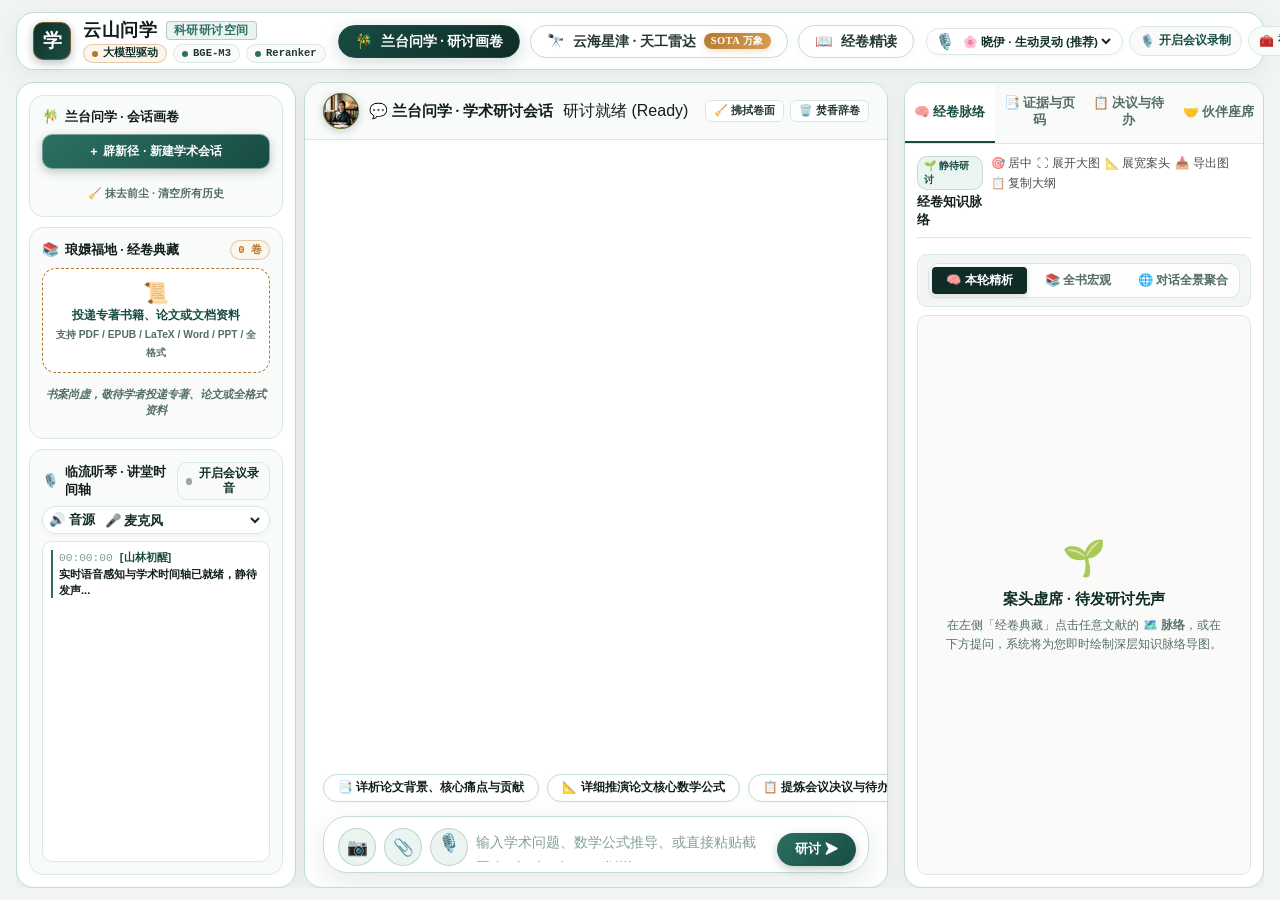
==== commit 51b401c7: "feat(reader): add selectable/copyable PDF page text drawer with one-click copy and highlight-to-ask" ====
--- a/static/index.html
+++ b/static/index.html
@@ -554,11 +554,22 @@
             <button type="button" class="action-btn-mini" id="btn-reader-zoom-out" title="缩小">➖</button>
             <span id="reader-zoom-label" style="font-size:0.76rem;font-weight:700;color:#334155;min-width:40px;text-align:center;">100%</span>
             <button type="button" class="action-btn-mini" id="btn-reader-zoom-in" title="放大">➕</button>
+            <button type="button" class="action-btn-mini" id="btn-reader-text-toggle" title="展开/收起当前页可复制纯文本">📄 本页文本</button>
             <button type="button" class="action-btn-mini reader-crop-btn" id="btn-reader-crop-toggle" title="开启后在 PDF 页面拖动画框，截取扫描件/公式/图表直接问多模态 AI">✂️ 框选区域问 AI</button>
           </div>
         </div>
         <div class="reader-viewport" id="reader-viewport">
           <div class="reader-empty-hint">📖 请在左侧选择或上传一篇论文/书籍。<br/>PDF 支持高 DPI 原貌展示与「✂️ 框选区域问 AI」（专治扫描件、复杂公式与图表）。</div>
+        </div>
+        <div class="reader-text-drawer" id="reader-text-drawer" style="display: none;">
+          <div class="reader-text-drawer-head">
+            <span id="reader-text-drawer-title">📄 本页可复制文本（可直接划选复制或提问）</span>
+            <div style="display:flex;gap:6px;">
+              <button type="button" class="reader-chip-btn" id="btn-reader-copy-page">📋 复制本页</button>
+              <button type="button" class="reader-chip-btn" id="btn-reader-close-text">✕</button>
+            </div>
+          </div>
+          <div class="reader-text-drawer-body" id="reader-text-drawer-body"></div>
         </div>
       </section>
 
--- a/static/css/reader.css
+++ b/static/css/reader.css
@@ -392,3 +392,37 @@
   line-height: 1.7;
   max-width: 380px;
 }
+
+.reader-text-drawer {
+  border-top: 1px solid #cbd5e1;
+  background: #ffffff;
+  max-height: 36%;
+  min-height: 140px;
+  display: flex;
+  flex-direction: column;
+  flex-shrink: 0;
+}
+
+.reader-text-drawer-head {
+  padding: 6px 12px;
+  background: #f8fafc;
+  border-bottom: 1px solid #e2e8f0;
+  display: flex;
+  align-items: center;
+  justify-content: space-between;
+  font-size: 0.75rem;
+  font-weight: 800;
+  color: #184c43;
+}
+
+.reader-text-drawer-body {
+  flex: 1;
+  overflow-y: auto;
+  padding: 10px 14px;
+  font-size: 0.82rem;
+  line-height: 1.65;
+  color: #1e293b;
+  white-space: pre-wrap;
+  word-break: break-word;
+  user-select: text;
+}
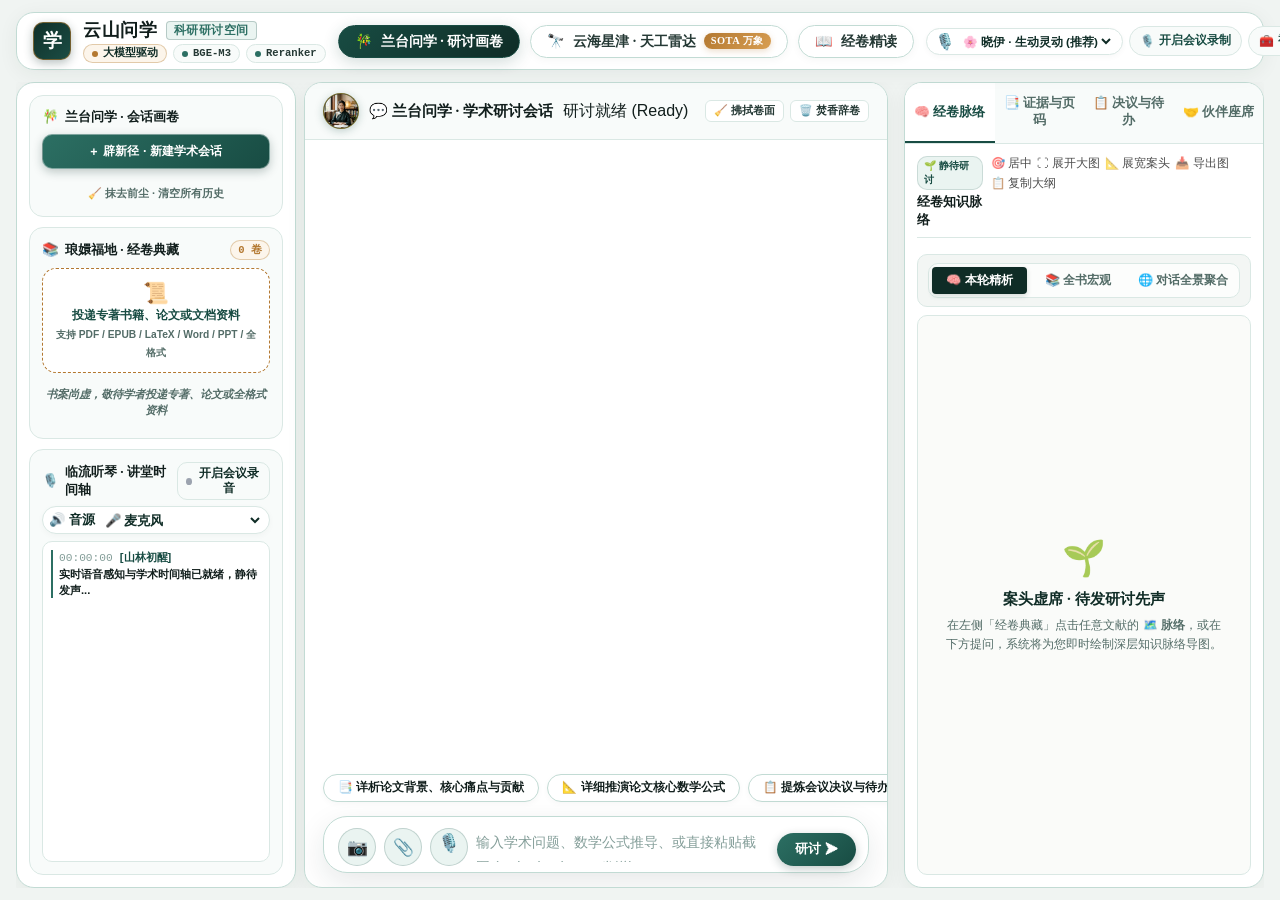
==== commit 65b0e55e: "fix(radar): update default HTML major label to ALL and bump static asset version to bust cache" ====
--- a/static/index.html
+++ b/static/index.html
@@ -4,9 +4,9 @@
   <meta charset="UTF-8">
   <meta name="viewport" content="width=device-width, initial-scale=1.0">
   <title>云山问学 · 多智能体科研研讨空间</title>
-  <link rel="stylesheet" href="css/style.css?v=20261106_v1">
-  <link rel="stylesheet" href="css/radar_yunshan.css?v=20261106_v1">
-  <link rel="stylesheet" href="css/reader.css?v=20261126_v1">
+  <link rel="stylesheet" href="css/style.css?v=20261126_v2">
+  <link rel="stylesheet" href="css/radar_yunshan.css?v=20261126_v2">
+  <link rel="stylesheet" href="css/reader.css?v=20261126_v2">
   <!-- KaTeX for Beautiful LaTeX Math Equations -->
   <link rel="stylesheet" href="https://cdn.jsdelivr.net/npm/katex@0.16.11/dist/katex.min.css">
   <script defer src="https://cdn.jsdelivr.net/npm/katex@0.16.11/dist/katex.min.js"></script>
@@ -485,7 +485,7 @@
         <div class="radar-header-bar">
           <div class="radar-query-badge-row">
             <div class="radar-title-seal">
-              <span class="radar-active-major" id="radar-active-major-label">💻 计算机科学 · CS</span>
+              <span class="radar-active-major" id="radar-active-major-label">🌐 全部前沿 · ALL</span>
             </div>
             <span class="radar-status-text" id="radar-status-text">「星津澄澈 · 经卷已列」</span>
             <span class="radar-expr-pill" id="radar-expr-pill" title="底层 arXiv API 原生严格布尔表达式">cat:cs*</span>
@@ -885,10 +885,10 @@
     </div>
   </div>
 
-  <script src="js/digital_avatar_engine.js?v=20261106_v1"></script>
-  <script src="js/app.js?v=20261106_v1"></script>
-  <script src="js/radar_controller.js?v=20261106_v1"></script>
-  <script src="js/settings_controller.js?v=20261126_v1"></script>
-  <script src="js/reader_controller.js?v=20261126_v1"></script>
+  <script src="js/digital_avatar_engine.js?v=20261126_v2"></script>
+  <script src="js/app.js?v=20261126_v2"></script>
+  <script src="js/radar_controller.js?v=20261126_v2"></script>
+  <script src="js/settings_controller.js?v=20261126_v2"></script>
+  <script src="js/reader_controller.js?v=20261126_v2"></script>
 </body>
 </html>
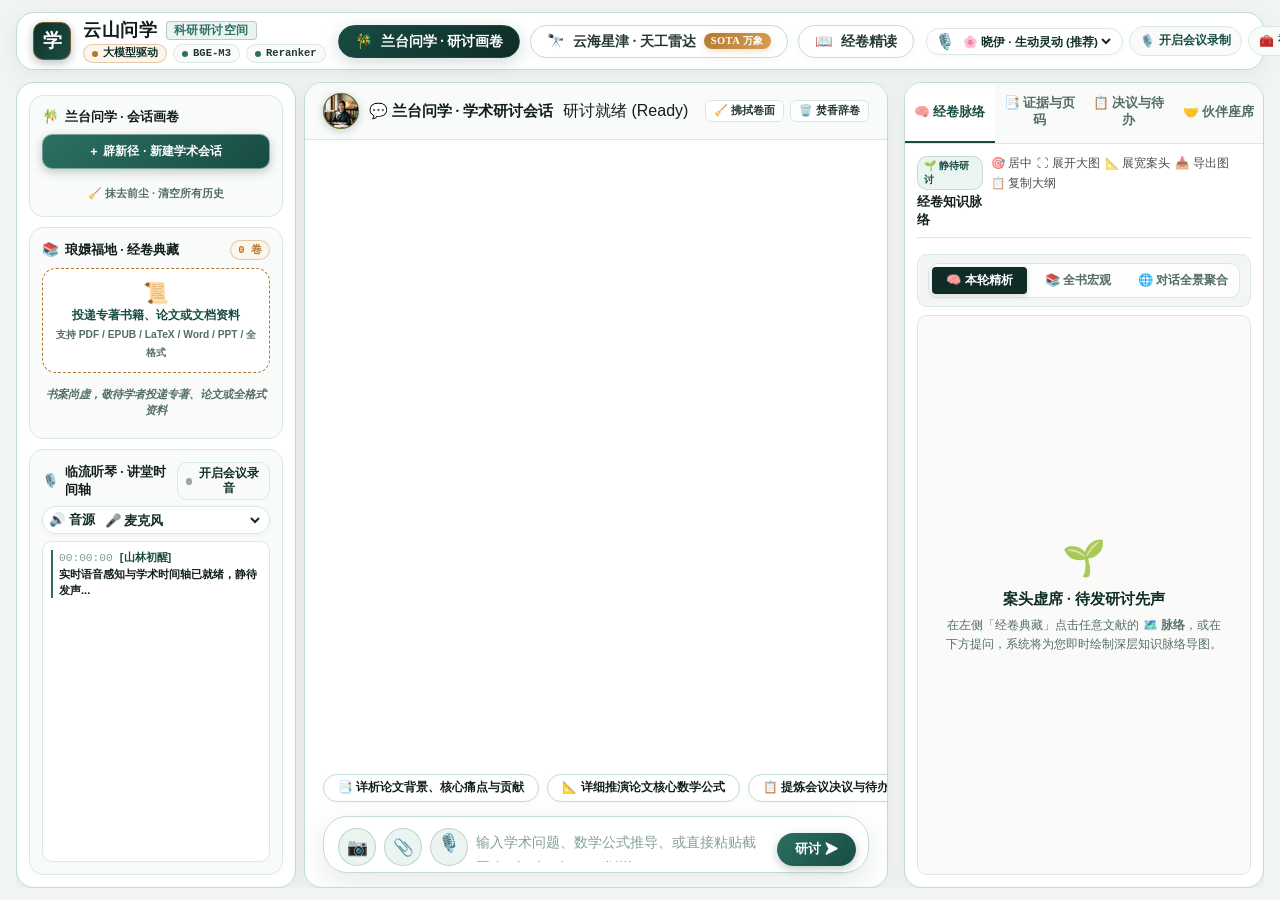
==== commit 5e06da58: "feat(reader): add continuous PDF scroll, transparent selectable text layer with watermark filter, an" ====
--- a/static/index.html
+++ b/static/index.html
@@ -6,7 +6,7 @@
   <title>云山问学 · 多智能体科研研讨空间</title>
   <link rel="stylesheet" href="css/style.css?v=20261126_v2">
   <link rel="stylesheet" href="css/radar_yunshan.css?v=20261126_v2">
-  <link rel="stylesheet" href="css/reader.css?v=20261126_v2">
+  <link rel="stylesheet" href="css/reader.css?v=20261126_v4">
   <!-- KaTeX for Beautiful LaTeX Math Equations -->
   <link rel="stylesheet" href="https://cdn.jsdelivr.net/npm/katex@0.16.11/dist/katex.min.css">
   <script defer src="https://cdn.jsdelivr.net/npm/katex@0.16.11/dist/katex.min.js"></script>
@@ -889,6 +889,6 @@
   <script src="js/app.js?v=20261126_v2"></script>
   <script src="js/radar_controller.js?v=20261126_v2"></script>
   <script src="js/settings_controller.js?v=20261126_v2"></script>
-  <script src="js/reader_controller.js?v=20261126_v2"></script>
+  <script src="js/reader_controller.js?v=20261126_v4"></script>
 </body>
 </html>
--- a/static/css/reader.css
+++ b/static/css/reader.css
@@ -170,26 +170,86 @@
   align-items: flex-start;
 }
 
+.reader-pdf-scroll-container {
+  display: flex;
+  flex-direction: column;
+  align-items: center;
+  gap: 16px;
+  padding-bottom: 36px;
+  width: 100%;
+}
+
 .reader-pdf-stage {
   position: relative;
-  display: inline-block;
-  background: #ffffff;
-  box-shadow: 0 8px 28px rgba(15, 23, 42, 0.14);
+  display: block;
+  background: #ffffff;
+  box-shadow: 0 6px 22px rgba(15, 23, 42, 0.12);
   border-radius: 6px;
   line-height: 0;
+  flex-shrink: 0;
+}
+
+.reader-pdf-page-badge {
+  position: absolute;
+  top: 8px;
+  right: 10px;
+  z-index: 6;
+  background: rgba(15, 23, 42, 0.52);
+  color: #ffffff;
+  font-size: 0.68rem;
+  font-weight: 700;
+  line-height: 1;
+  padding: 4px 7px;
+  border-radius: 999px;
+  pointer-events: none;
   user-select: none;
-}
-
+  opacity: 0.72;
+}
+
+.reader-pdf-scroll-container.crop-mode .reader-pdf-stage,
 .reader-pdf-stage.crop-mode {
   cursor: crosshair;
+  user-select: none;
 }
 
 .reader-pdf-img {
   display: block;
+  width: 100%;
   height: auto;
   max-width: none;
   border-radius: 6px;
   pointer-events: none;
+  user-select: none;
+}
+
+.reader-pdf-text-layer {
+  position: absolute;
+  inset: 0;
+  overflow: hidden;
+  z-index: 4;
+  user-select: text;
+  cursor: text;
+}
+
+.reader-pdf-scroll-container.crop-mode .reader-pdf-text-layer,
+.reader-pdf-stage.crop-mode .reader-pdf-text-layer {
+  pointer-events: none;
+  user-select: none;
+}
+
+.reader-pdf-text-line {
+  position: absolute;
+  color: transparent;
+  white-space: pre;
+  transform-origin: 0 0;
+  line-height: 1;
+  font-family: "Noto Sans SC", "PingFang SC", "Microsoft YaHei", sans-serif;
+  user-select: text;
+}
+
+.reader-pdf-text-line::selection {
+  background: rgba(24, 76, 67, 0.28);
+  color: transparent;
 }
 
 .reader-crop-rect {
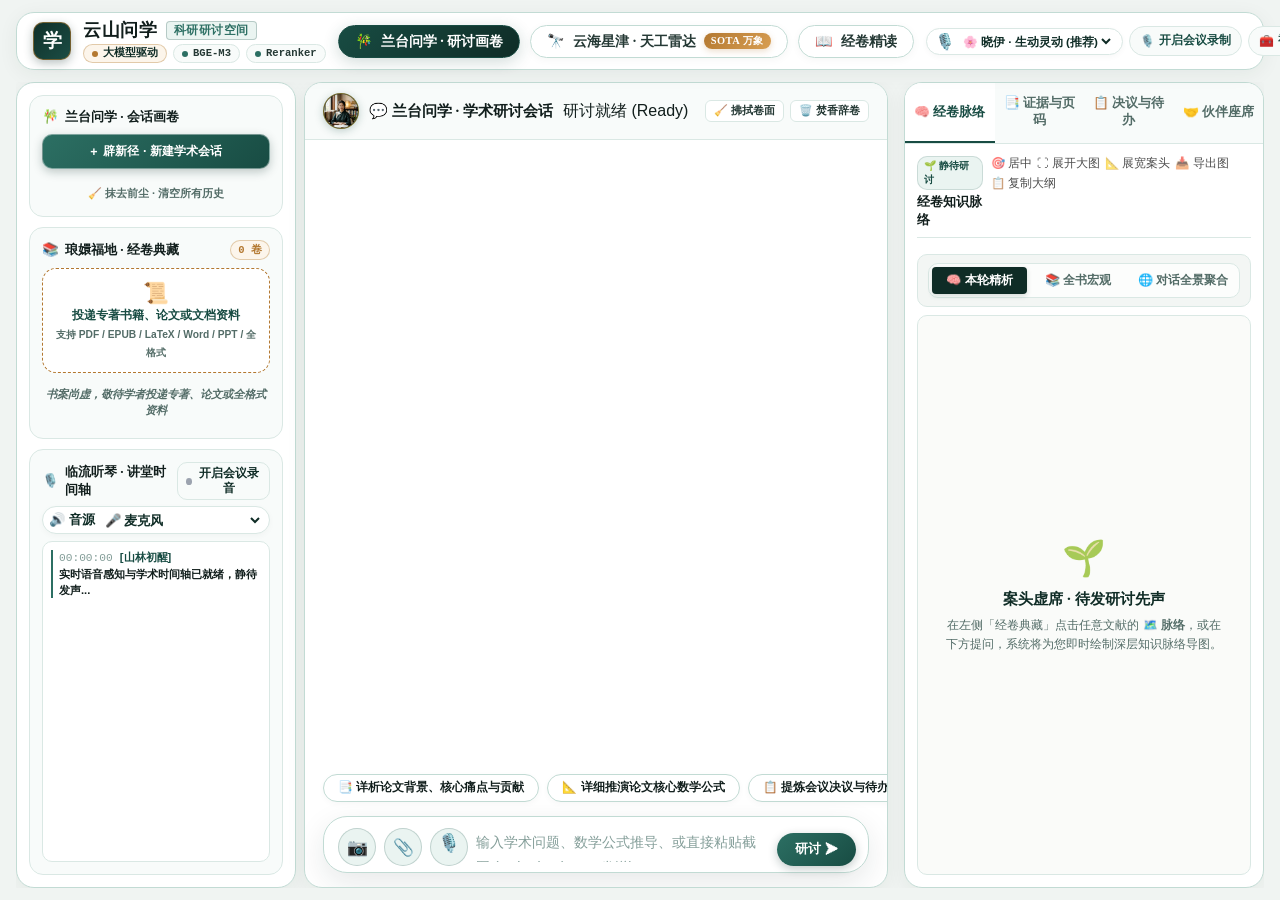
==== commit 148c4aa5: "fix(ui): backfill YYYY-MM-DD date on legacy HH:MM:SS timestamps and improve user bubble timestamp co" ====
--- a/static/index.html
+++ b/static/index.html
@@ -6,7 +6,7 @@
   <title>云山问学 · 多智能体科研研讨空间</title>
   <link rel="stylesheet" href="css/style.css?v=20261126_v2">
   <link rel="stylesheet" href="css/radar_yunshan.css?v=20261126_v2">
-  <link rel="stylesheet" href="css/reader.css?v=20261126_v4">
+  <link rel="stylesheet" href="css/reader.css?v=20261127_v11">
   <!-- KaTeX for Beautiful LaTeX Math Equations -->
   <link rel="stylesheet" href="https://cdn.jsdelivr.net/npm/katex@0.16.11/dist/katex.min.css">
   <script defer src="https://cdn.jsdelivr.net/npm/katex@0.16.11/dist/katex.min.js"></script>
@@ -538,10 +538,13 @@
         </div>
       </aside>
 
+      <div class="reader-resizer" id="reader-resizer-left" title="左右拖动调整目录栏宽度"></div>
+
       <!-- 中间：高清原貌阅读画布（支持扫描件/图表/公式拉框截图） -->
       <section class="reader-stage-panel">
         <div class="reader-toolbar">
-          <div class="reader-toolbar-group" style="min-width:0;max-width:34%;">
+          <div class="reader-toolbar-group" style="min-width:0;max-width:32%;">
+            <button type="button" class="action-btn-mini" id="btn-reader-toggle-left" title="展开/收起左侧书目与目录栏">◧</button>
             <span id="reader-active-doc-title" style="font-size:0.78rem;font-weight:800;color:#0f172a;white-space:nowrap;overflow:hidden;text-overflow:ellipsis;">未选择文档</span>
           </div>
           <div class="reader-toolbar-group">
@@ -554,9 +557,20 @@
             <button type="button" class="action-btn-mini" id="btn-reader-zoom-out" title="缩小">➖</button>
             <span id="reader-zoom-label" style="font-size:0.76rem;font-weight:700;color:#334155;min-width:40px;text-align:center;">100%</span>
             <button type="button" class="action-btn-mini" id="btn-reader-zoom-in" title="放大">➕</button>
+            <button type="button" class="action-btn-mini" id="btn-reader-search-toggle" title="书内全文检索 (快捷键 Ctrl+K)">🔍 搜书</button>
             <button type="button" class="action-btn-mini" id="btn-reader-text-toggle" title="展开/收起当前页可复制纯文本">📄 本页文本</button>
-            <button type="button" class="action-btn-mini reader-crop-btn" id="btn-reader-crop-toggle" title="开启后在 PDF 页面拖动画框，截取扫描件/公式/图表直接问多模态 AI">✂️ 框选区域问 AI</button>
-          </div>
+            <button type="button" class="action-btn-mini reader-crop-btn" id="btn-reader-crop-toggle" title="开启后在 PDF 页面拖动画框，截取扫描件/公式/图表直接问多模态 AI">✂️ 框选问AI</button>
+            <button type="button" class="action-btn-mini" id="btn-reader-toggle-right" title="展开/收起右侧多模态伴读栏">◨</button>
+          </div>
+        </div>
+        <div class="reader-search-bar" id="reader-search-bar" style="display: none;">
+          <div class="reader-search-input-row">
+            <input type="text" id="reader-search-input" class="reader-search-input" placeholder="输入书内关键词、定理名或公式术语，回车检索并点击直达页码 (Esc 关闭)..." />
+            <button type="button" class="action-btn-mini" id="btn-reader-search-run" style="background:#184c43;color:#fff;border-color:#184c43;">检索</button>
+            <span id="reader-search-status" class="reader-search-status"></span>
+            <button type="button" class="reader-chip-btn" id="btn-reader-search-close" title="关闭书内搜索">✕</button>
+          </div>
+          <div class="reader-search-results" id="reader-search-results"></div>
         </div>
         <div class="reader-viewport" id="reader-viewport">
           <div class="reader-empty-hint">📖 请在左侧选择或上传一篇论文/书籍。<br/>PDF 支持高 DPI 原貌展示与「✂️ 框选区域问 AI」（专治扫描件、复杂公式与图表）。</div>
@@ -572,6 +586,8 @@
           <div class="reader-text-drawer-body" id="reader-text-drawer-body"></div>
         </div>
       </section>
+
+      <div class="reader-resizer" id="reader-resizer-right" title="左右拖动调整多模态伴读栏宽度"></div>
 
       <!-- 右侧：多模态伴读 AI 助手 -->
       <aside class="reader-ai-panel">
@@ -584,6 +600,17 @@
             </select>
             <button type="button" class="action-btn-mini" id="btn-reader-ai-clear" title="清空当前伴读记录">清空</button>
           </div>
+        </div>
+        <div class="reader-state-strip" id="reader-state-strip">
+          <span class="reader-state-chapter" id="reader-state-chapter" title="当前所在章节路径">📖 未定位章节</span>
+          <button type="button" class="reader-chip-btn" id="btn-reader-state-drawer" title="查看/管理本书沉淀的符号与核心要点记忆">📌 本书状态 (0)</button>
+        </div>
+        <div class="reader-state-drawer" id="reader-state-drawer" style="display:none;">
+          <div class="reader-state-drawer-head">
+            <span>📌 随书状态记忆（跨章自动注入伴读上下文）</span>
+            <button type="button" class="reader-chip-btn" id="btn-reader-state-close">✕</button>
+          </div>
+          <div class="reader-state-drawer-list" id="reader-state-drawer-list"></div>
         </div>
         <div class="reader-ai-context" id="reader-ai-context">
           <div class="reader-ai-context-head">
@@ -886,9 +913,9 @@
   </div>
 
   <script src="js/digital_avatar_engine.js?v=20261126_v2"></script>
-  <script src="js/app.js?v=20261126_v2"></script>
+  <script src="js/app.js?v=20261128_v2"></script>
   <script src="js/radar_controller.js?v=20261126_v2"></script>
   <script src="js/settings_controller.js?v=20261126_v2"></script>
-  <script src="js/reader_controller.js?v=20261126_v4"></script>
+  <script src="js/reader_controller.js?v=20261128_v1"></script>
 </body>
 </html>
--- a/static/css/reader.css
+++ b/static/css/reader.css
@@ -3,13 +3,65 @@
    ========================================================================== */
 
 .reader-layout {
+  --reader-left-w: 240px;
+  --reader-right-w: 420px;
   flex: 1;
   min-height: 0;
   display: grid;
-  grid-template-columns: 240px minmax(0, 1fr) 390px;
-  gap: 12px;
+  grid-template-columns: var(--reader-left-w) 8px minmax(0, 1fr) 8px var(--reader-right-w);
+  gap: 0;
   padding: 10px 0 0 0;
   overflow: hidden;
+}
+
+.reader-resizer {
+  width: 8px;
+  cursor: col-resize;
+  position: relative;
+  user-select: none;
+  touch-action: none;
+  flex-shrink: 0;
+}
+
+.reader-resizer::after {
+  content: '';
+  position: absolute;
+  top: 50%;
+  left: 50%;
+  transform: translate(-50%, -50%);
+  width: 3px;
+  height: 40px;
+  border-radius: 999px;
+  background: #cbd5e1;
+  transition: background 0.15s ease, height 0.15s ease;
+}
+
+.reader-resizer:hover::after,
+.reader-resizer.dragging::after {
+  background: #184c43;
+  height: 72px;
+}
+
+.reader-layout.hide-left {
+  grid-template-columns: minmax(0, 1fr) 8px var(--reader-right-w);
+}
+
+.reader-layout.hide-left .reader-sidebar,
+.reader-layout.hide-left #reader-resizer-left {
+  display: none;
+}
+
+.reader-layout.hide-right {
+  grid-template-columns: var(--reader-left-w) 8px minmax(0, 1fr);
+}
+
+.reader-layout.hide-right .reader-ai-panel,
+.reader-layout.hide-right #reader-resizer-right {
+  display: none;
+}
+
+.reader-layout.hide-left.hide-right {
+  grid-template-columns: minmax(0, 1fr);
 }
 
 .reader-sidebar,
@@ -463,6 +515,407 @@
   flex-shrink: 0;
 }
 
+/* 划词按需翻译浮动操作条与译文卡片 */
+.reader-sel-popover {
+  position: fixed;
+  z-index: 1200;
+  background: #ffffff;
+  border: 1px solid #b5ded6;
+  border-radius: 10px;
+  box-shadow: 0 10px 30px rgba(15, 23, 42, 0.18);
+  padding: 6px;
+  display: none;
+  flex-direction: column;
+  gap: 6px;
+  max-width: 440px;
+  min-width: 210px;
+}
+
+.reader-sel-popover-bar {
+  display: flex;
+  align-items: center;
+  gap: 5px;
+  flex-wrap: wrap;
+}
+
+.reader-sel-btn {
+  border: 1px solid #cbd5e1;
+  background: #f8fafc;
+  color: #1e293b;
+  border-radius: 7px;
+  padding: 4px 9px;
+  font-size: 0.74rem;
+  font-weight: 700;
+  cursor: pointer;
+  line-height: 1.2;
+  transition: all 0.14s ease;
+}
+
+.reader-sel-btn:hover {
+  border-color: #184c43;
+  color: #184c43;
+  background: #f0fdf9;
+}
+
+.reader-sel-btn.primary {
+  background: #184c43;
+  color: #ffffff;
+  border-color: #184c43;
+}
+
+.reader-sel-btn.primary:hover {
+  background: #133c35;
+  color: #ffffff;
+}
+
+.reader-sel-btn.close-btn {
+  margin-left: auto;
+  padding: 4px 7px;
+  color: #64748b;
+  border-color: transparent;
+  background: transparent;
+}
+
+.reader-sel-btn.close-btn:hover {
+  background: #f1f5f9;
+  color: #0f172a;
+}
+
+.reader-sel-trans-box {
+  display: none;
+  border-top: 1px solid #e2e8f0;
+  padding-top: 7px;
+  flex-direction: column;
+  gap: 6px;
+}
+
+.reader-sel-trans-body {
+  font-size: 0.81rem;
+  line-height: 1.65;
+  color: #0f172a;
+  max-height: 240px;
+  overflow-y: auto;
+  padding: 2px 4px;
+  user-select: text;
+  word-break: break-word;
+}
+
+.reader-sel-trans-foot {
+  display: flex;
+  align-items: center;
+  justify-content: space-between;
+  gap: 6px;
+  font-size: 0.68rem;
+  color: #64748b;
+}
+
+/* 阅读进度小徽章与书内检索面板 */
+.reader-doc-progress {
+  display: inline-block;
+  margin-left: 5px;
+  padding: 1px 6px;
+  border-radius: 999px;
+  background: #e6f4f1;
+  color: #184c43;
+  font-weight: 700;
+  font-size: 0.66rem;
+}
+
+.reader-search-bar {
+  border-bottom: 1px solid #cbd5e1;
+  background: #f8fafc;
+  padding: 8px 12px;
+  display: flex;
+  flex-direction: column;
+  gap: 6px;
+  flex-shrink: 0;
+}
+
+.reader-search-input-row {
+  display: flex;
+  align-items: center;
+  gap: 6px;
+}
+
+.reader-search-input {
+  flex: 1;
+  min-width: 0;
+  border: 1px solid #cbd5e1;
+  border-radius: 7px;
+  padding: 5px 10px;
+  font-size: 0.78rem;
+  background: #ffffff;
+  outline: none;
+}
+
+.reader-search-input:focus {
+  border-color: #184c43;
+}
+
+.reader-search-status {
+  font-size: 0.72rem;
+  color: #64748b;
+  white-space: nowrap;
+}
+
+.reader-search-results {
+  max-height: 190px;
+  overflow-y: auto;
+  display: flex;
+  flex-direction: column;
+  gap: 4px;
+}
+
+.reader-search-hit {
+  width: 100%;
+  text-align: left;
+  border: 1px solid #e2e8f0;
+  background: #ffffff;
+  border-radius: 7px;
+  padding: 6px 9px;
+  cursor: pointer;
+  display: flex;
+  align-items: flex-start;
+  gap: 8px;
+  font-size: 0.75rem;
+  line-height: 1.45;
+  color: #334155;
+  transition: all 0.12s ease;
+}
+
+.reader-search-hit:hover {
+  border-color: #184c43;
+  background: #f0fdf9;
+}
+
+.reader-search-hit-page {
+  flex-shrink: 0;
+  background: #184c43;
+  color: #ffffff;
+  border-radius: 5px;
+  padding: 1px 6px;
+  font-size: 0.69rem;
+  font-weight: 700;
+}
+
+.reader-search-hit-snippet {
+  flex: 1;
+  min-width: 0;
+  word-break: break-word;
+}
+
+mark.reader-search-hl {
+  background: #fef08a;
+  color: #0f172a;
+  padding: 0 2px;
+  border-radius: 2px;
+  font-weight: 700;
+}
+
+/* 伴读 AI 学术 Markdown 精细排版 */
+.reader-md {
+  font-size: 0.84rem;
+  line-height: 1.72;
+  color: #1e293b;
+}
+
+.reader-md p {
+  margin: 0 0 8px 0;
+}
+
+.reader-md p:last-child {
+  margin-bottom: 0;
+}
+
+.reader-md h1,
+.reader-md h2,
+.reader-md h3,
+.reader-md h4 {
+  margin: 12px 0 6px 0;
+  line-height: 1.4;
+  color: #0f172a;
+}
+
+.reader-md h1,
+.reader-md h2 {
+  font-size: 0.94rem;
+  font-weight: 800;
+  color: #184c43;
+  padding-bottom: 4px;
+  border-bottom: 1px solid #e2e8f0;
+}
+
+.reader-md h3,
+.reader-md h4 {
+  font-size: 0.87rem;
+  font-weight: 800;
+  color: #134e4a;
+}
+
+.reader-md ul,
+.reader-md ol {
+  margin: 4px 0 10px 0;
+  padding-left: 20px;
+}
+
+.reader-md li {
+  margin: 3px 0;
+  line-height: 1.68;
+}
+
+.reader-md li::marker {
+  color: #184c43;
+  font-weight: 700;
+}
+
+.reader-md hr {
+  border: none;
+  border-top: 1px dashed #cbd5e1;
+  margin: 12px 0;
+}
+
+.reader-md blockquote {
+  margin: 8px 0;
+  padding: 6px 10px;
+  border-left: 3px solid #184c43;
+  background: #f0fdf9;
+  color: #334155;
+  border-radius: 0 6px 6px 0;
+}
+
+.reader-md code.inline-code {
+  background: #f1f5f9;
+  color: #0f766e;
+  border: 1px solid #e2e8f0;
+  border-radius: 4px;
+  padding: 1px 5px;
+  font-size: 0.78rem;
+  font-family: ui-monospace, SFMono-Regular, Menlo, Consolas, monospace;
+}
+
+.reader-md pre.reader-code-block {
+  margin: 8px 0;
+  padding: 9px 11px;
+  background: #0f172a;
+  color: #e2e8f0;
+  border-radius: 8px;
+  overflow-x: auto;
+  font-size: 0.76rem;
+  line-height: 1.55;
+  font-family: ui-monospace, SFMono-Regular, Menlo, Consolas, monospace;
+}
+
+.reader-md .reader-math-display {
+  margin: 8px 0;
+  padding: 8px 10px;
+  background: #f8fafc;
+  border: 1px solid #e2e8f0;
+  border-radius: 8px;
+  overflow-x: auto;
+  overflow-y: hidden;
+  text-align: center;
+}
+
+.reader-md .reader-table-wrap {
+  margin: 8px 0;
+  overflow-x: auto;
+}
+
+.reader-md table {
+  width: 100%;
+  border-collapse: collapse;
+  font-size: 0.78rem;
+}
+
+.reader-md th,
+.reader-md td {
+  border: 1px solid #cbd5e1;
+  padding: 5px 8px;
+  text-align: left;
+  vertical-align: top;
+}
+
+.reader-md th {
+  background: #f1f5f9;
+  font-weight: 700;
+  color: #0f172a;
+}
+
+.reader-md strong {
+  color: #0f172a;
+  font-weight: 750;
+}
+
+/* 轻量随书状态栏与记忆抽屉 */
+.reader-state-strip {
+  display: flex;
+  align-items: center;
+  justify-content: space-between;
+  gap: 8px;
+  padding: 5px 10px;
+  background: #f0fdf9;
+  border-bottom: 1px solid #ccebe4;
+  flex-shrink: 0;
+}
+
+.reader-state-chapter {
+  font-size: 0.71rem;
+  font-weight: 700;
+  color: #184c43;
+  white-space: nowrap;
+  overflow: hidden;
+  text-overflow: ellipsis;
+  min-width: 0;
+  flex: 1;
+}
+
+.reader-state-drawer {
+  border-bottom: 1px solid #cbd5e1;
+  background: #f8fafc;
+  max-height: 200px;
+  display: flex;
+  flex-direction: column;
+  flex-shrink: 0;
+}
+
+.reader-state-drawer-head {
+  display: flex;
+  align-items: center;
+  justify-content: space-between;
+  padding: 5px 10px;
+  font-size: 0.71rem;
+  font-weight: 800;
+  color: #184c43;
+  border-bottom: 1px solid #e2e8f0;
+}
+
+.reader-state-drawer-list {
+  padding: 6px 8px;
+  overflow-y: auto;
+  display: flex;
+  flex-direction: column;
+  gap: 5px;
+}
+
+.reader-state-note-item {
+  background: #ffffff;
+  border: 1px solid #e2e8f0;
+  border-radius: 7px;
+  padding: 6px 8px;
+  display: flex;
+  align-items: flex-start;
+  gap: 6px;
+  font-size: 0.73rem;
+  line-height: 1.45;
+  color: #334155;
+}
+
+.reader-state-note-text {
+  flex: 1;
+  min-width: 0;
+  word-break: break-word;
+}
+
 .reader-text-drawer-head {
   padding: 6px 12px;
   background: #f8fafc;
